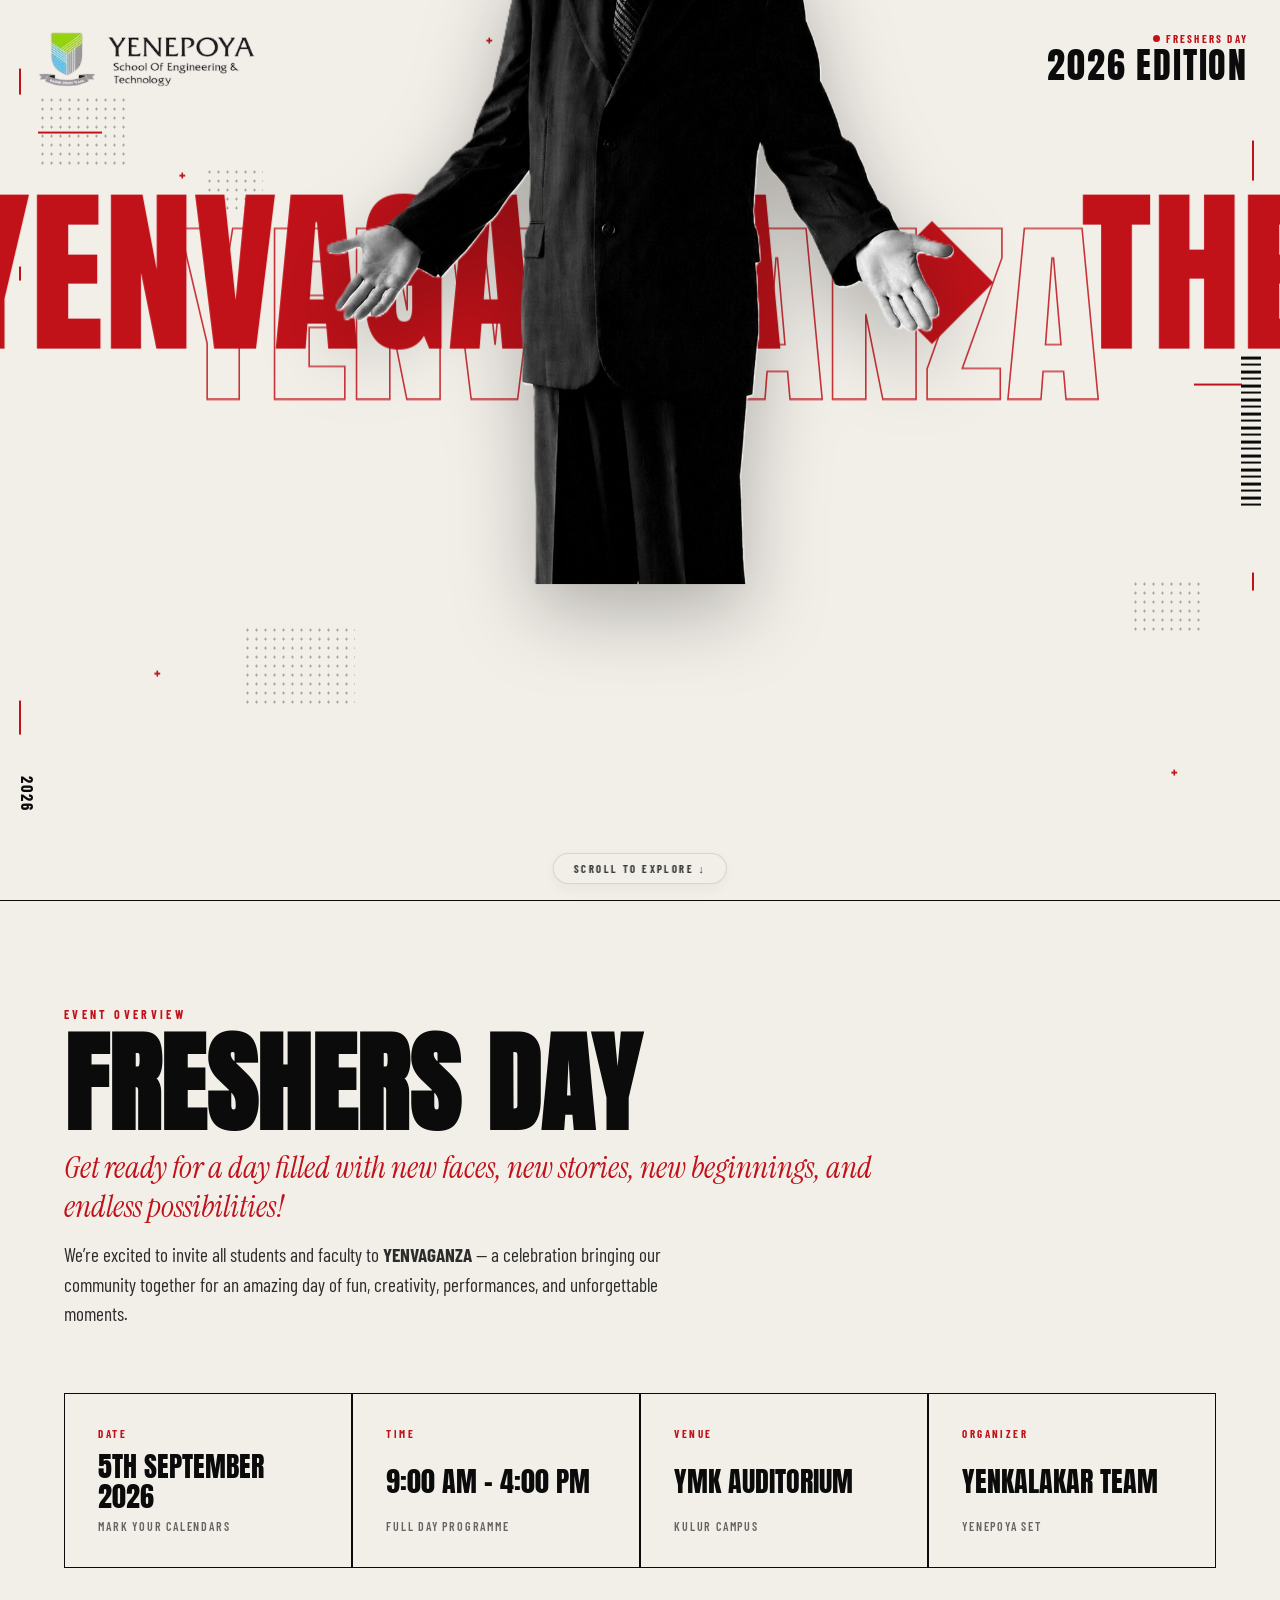
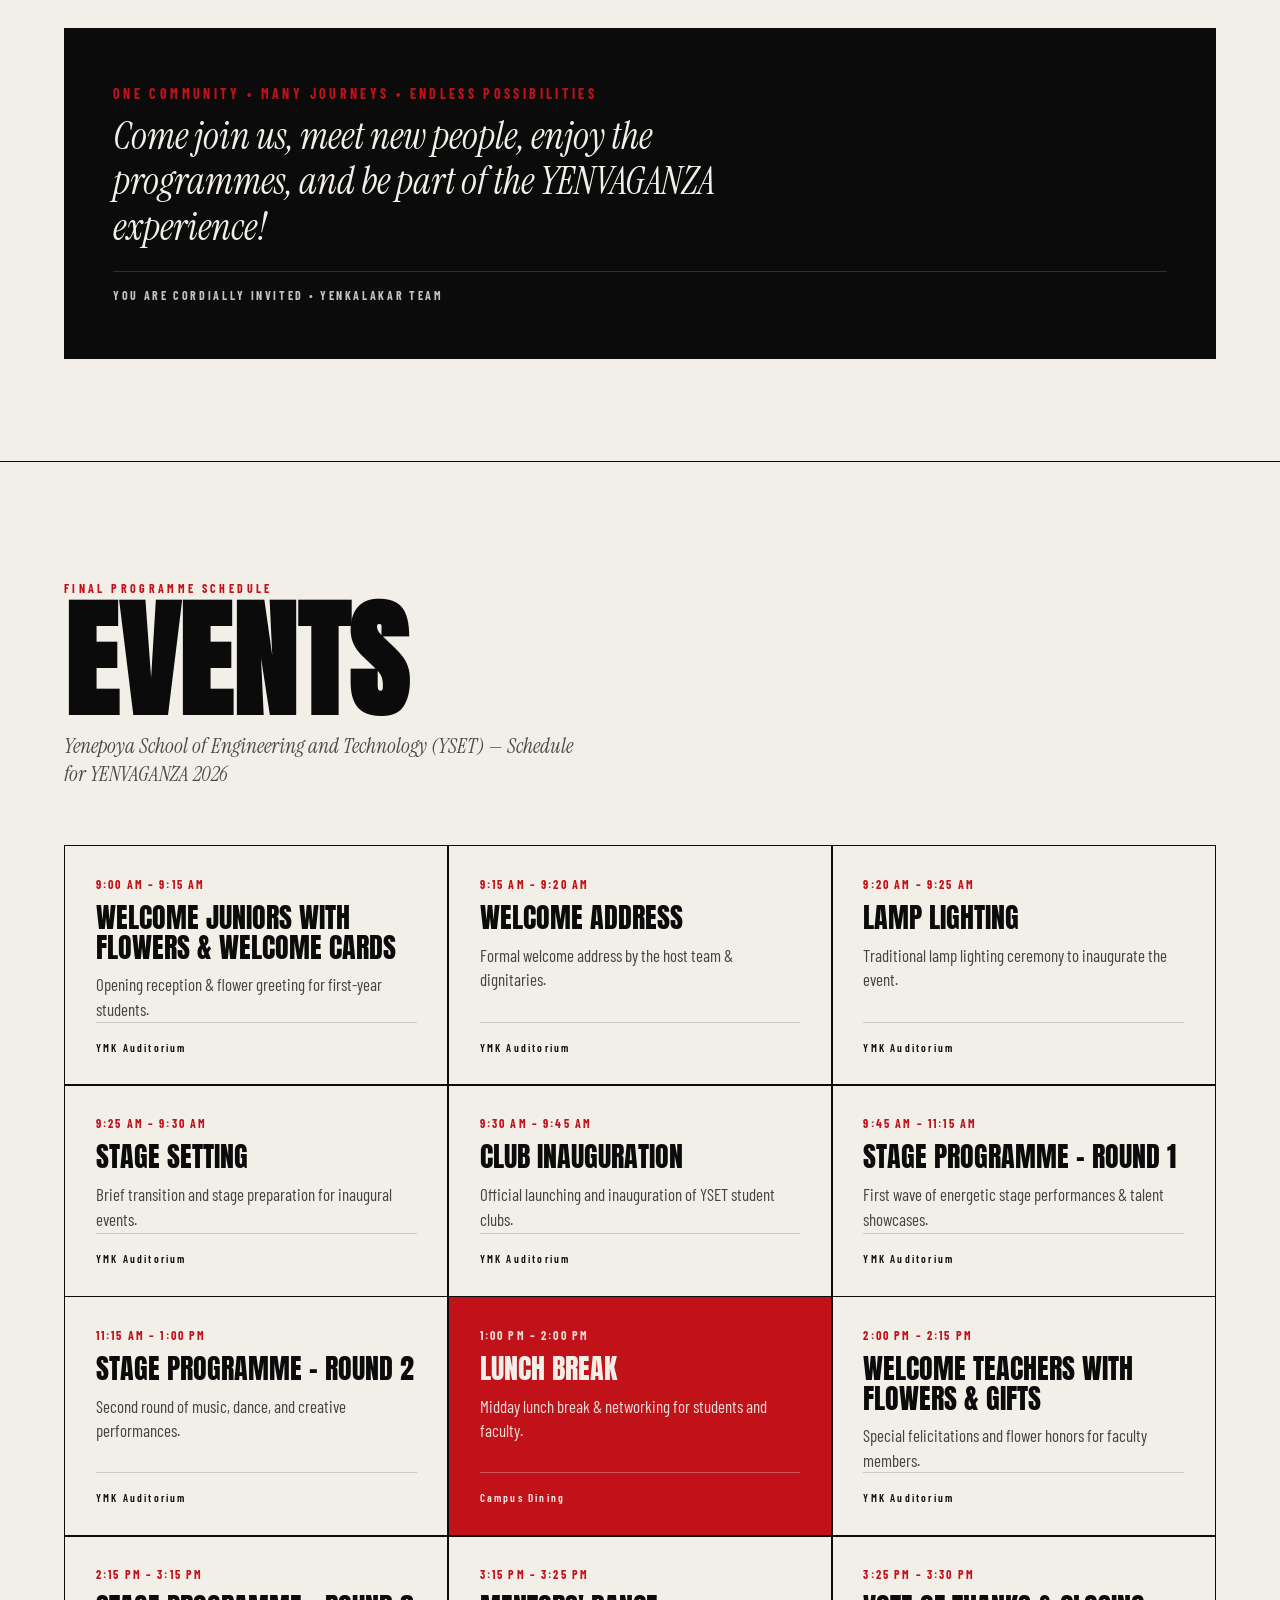
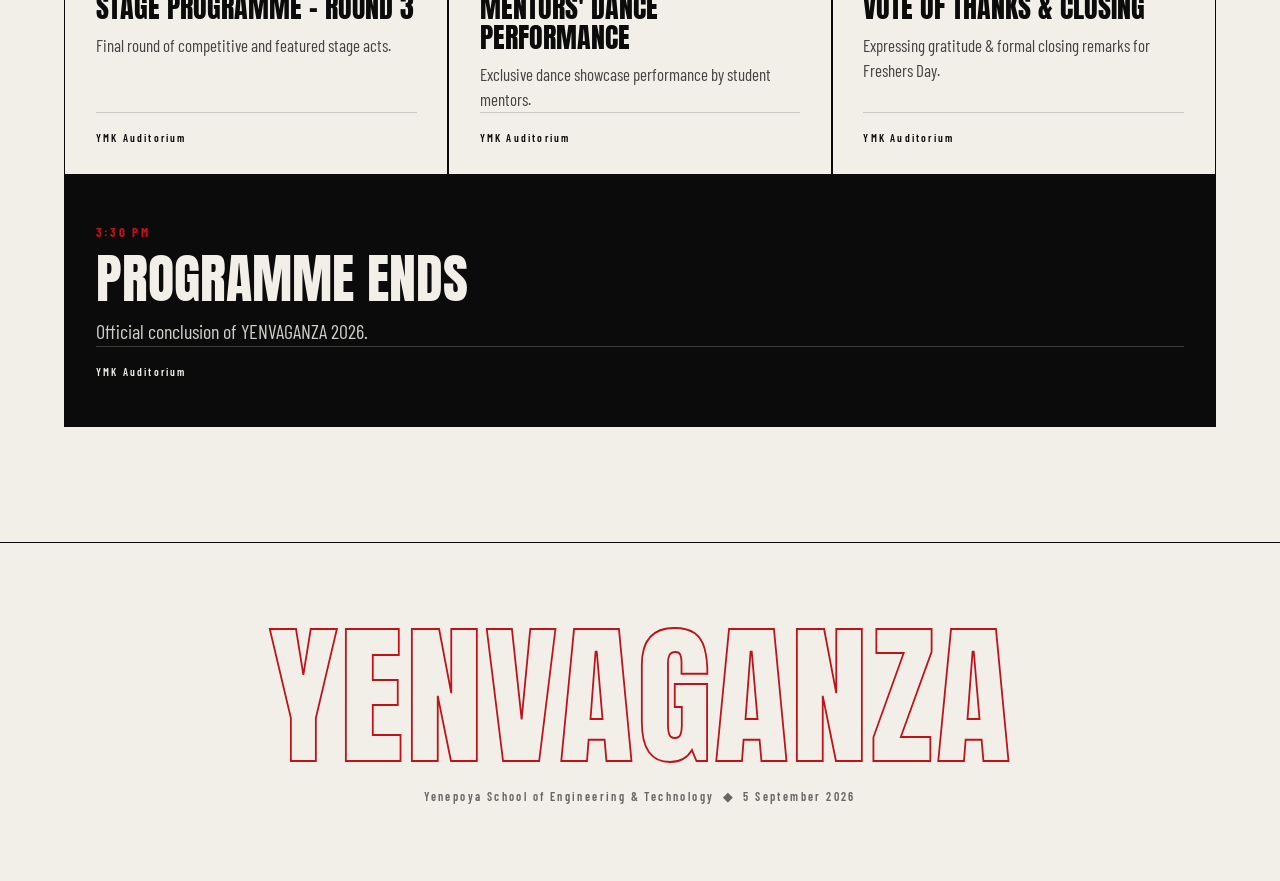
==== index.html @ cf277a34 "feat: redesign landing page with updated schedule layout and event details" ====
<!DOCTYPE html>
<html lang="en">

<head>
  <meta charset="UTF-8">
  <meta name="viewport" content="width=device-width, initial-scale=1.0">
  <title>YENVAGANZA — Freshers Day 2026 | Yenepoya SET</title>
  <meta name="description"
    content="YENVAGANZA — Freshers Day 2026 at Yenepoya School of Engineering &amp; Technology. September 5, 9:00 AM to 3:30 PM, YMK Auditorium.">
  <link rel="preconnect" href="https://fonts.googleapis.com">
  <link rel="preconnect" href="https://fonts.gstatic.com" crossorigin>
  <link
    href="https://fonts.googleapis.com/css2?family=Anton&family=Barlow+Condensed:wght@500;600;700&family=Instrument+Serif:ital@0;1&display=swap"
    rel="stylesheet">
  <link rel="stylesheet" href="css/style.css">
</head>

<body>

  <!-- ============ HERO ============ -->
  <section class="hero" id="top">

    <!-- layer 1 — editorial marks -->
    <div class="layer marks" data-speed="0.05">
      <div class="dots d1"></div>
      <div class="dots d2"></div>
      <div class="dots d3"></div>
      <div class="dots d4"></div>
      <div class="dots d5"></div>
      <i class="tick t1"></i><i class="tick t2"></i><i class="tick t3"></i>
      <i class="tick t4"></i><i class="tick t5"></i>
      <i class="rule r1"></i><i class="rule r2"></i>
      <b class="plus p1">+</b><b class="plus p2">+</b><b class="plus p3">+</b>
      <b class="plus p4">+</b><b class="plus p5">+</b>
      <div class="barcode"></div>
    </div>

    <!-- layer 2 — outline wordmark -->
    <div class="layer ghost-wrap" data-speed="0.14">
      <div class="ghost">YENVAGANZA</div>
    </div>

    <!-- layer 3 — the rolling title, passes BEHIND the figure -->
    <div class="layer roll-wrap" data-speed="0.26">
      <div class="roll" id="roll">
        <span>YENVAGANZA&nbsp;&nbsp;&#9670;&nbsp;&nbsp;THE ULTIMATE FRESHERS
          EXPERIENCE&nbsp;&nbsp;&#9670;&nbsp;&nbsp;</span>
        <span>YENVAGANZA&nbsp;&nbsp;&#9670;&nbsp;&nbsp;THE ULTIMATE FRESHERS
          EXPERIENCE&nbsp;&nbsp;&#9670;&nbsp;&nbsp;</span>
        <span>YENVAGANZA&nbsp;&nbsp;&#9670;&nbsp;&nbsp;THE ULTIMATE FRESHERS
          EXPERIENCE&nbsp;&nbsp;&#9670;&nbsp;&nbsp;</span>
      </div>
    </div>

    <!-- layer 4 — the cut-out figure, in front -->
    <div class="layer figure-wrap" data-speed="0.40">
      <img src="assets/figure2.png" alt="TV-headed figure from the Yenvaganza poster" class="figure">
    </div>

    <!-- layer 5 — poster copy -->
    <div class="hero-ui">
      <header class="top">
        <div class="brand">
          <img src="assets/yenepoya-logo.png" alt="Yenepoya School of Engineering & Technology" class="yenepoya-logo">
        </div>
        <div class="hero-badge">
          <span class="badge-tag"><span class="pulse"></span> FRESHERS DAY</span>
          <span class="badge-year">2026 EDITION</span>
        </div>
      </header>
    </div>

    <div class="year">2026</div>
    <a class="scroll" href="#about">SCROLL TO EXPLORE &darr;</a>
  </section>

  <!-- ============ EVENT DETAILS ============ -->
  <section class="event-info" id="about">
    <div class="info-container">
      <div class="info-head">
        <span class="eyebrow">EVENT OVERVIEW</span>
        <h2>FRESHERS DAY</h2>
        <p class="info-intro">
          Get ready for a day filled with <em>new faces, new stories, new beginnings, and endless possibilities!</em>
        </p>
        <p class="info-body">
          We’re excited to invite all students and faculty to <strong>YENVAGANZA</strong> — a celebration bringing our
          community together for an amazing day of fun, creativity, performances, and unforgettable moments.
        </p>
      </div>

      <div class="details-grid">
        <div class="detail-card">
          <span class="detail-badge">DATE</span>
          <h4 class="detail-val">5th September 2026</h4>
          <span class="detail-sub">Mark your calendars</span>
        </div>

        <div class="detail-card">
          <span class="detail-badge">TIME</span>
          <h4 class="detail-val">9:00 AM – 4:00 PM</h4>
          <span class="detail-sub">Full day programme</span>
        </div>

        <div class="detail-card">
          <span class="detail-badge">VENUE</span>
          <h4 class="detail-val">YMK Auditorium</h4>
          <span class="detail-sub">Kulur Campus</span>
        </div>

        <div class="detail-card">
          <span class="detail-badge">ORGANIZER</span>
          <h4 class="detail-val">YENKALAKAR Team</h4>
          <span class="detail-sub">Yenepoya SET</span>
        </div>
      </div>

      <div class="info-banner">
        <div class="motto-tag">ONE COMMUNITY &bull; MANY JOURNEYS &bull; ENDLESS POSSIBILITIES</div>
        <p class="invite-msg">Come join us, meet new people, enjoy the programmes, and be part of the YENVAGANZA
          experience!</p>
        <div class="invite-stamp">YOU ARE CORDIALLY INVITED &bull; YENKALAKAR TEAM</div>
      </div>
    </div>
  </section>

  <!-- ============ EVENTS ============ -->
  <section class="events" id="events">
    <div class="sec-head">
      <span class="eyebrow">FINAL PROGRAMME SCHEDULE</span>
      <h2>EVENTS</h2>
      <p class="lede">Yenepoya School of Engineering and Technology (YSET) — Schedule for YENVAGANZA 2026</p>
    </div>

    <div class="grid">
      <article class="card">
        <div class="slot">9:00 AM – 9:15 AM</div>
        <h3>Welcome Juniors with Flowers &amp; Welcome Cards</h3>
        <p>Opening reception &amp; flower greeting for first-year students.</p>
        <div class="where">YMK Auditorium</div>
      </article>
      <article class="card">
        <div class="slot">9:15 AM – 9:20 AM</div>
        <h3>Welcome Address</h3>
        <p>Formal welcome address by the host team &amp; dignitaries.</p>
        <div class="where">YMK Auditorium</div>
      </article>
      <article class="card">
        <div class="slot">9:20 AM – 9:25 AM</div>
        <h3>Lamp Lighting</h3>
        <p>Traditional lamp lighting ceremony to inaugurate the event.</p>
        <div class="where">YMK Auditorium</div>
      </article>
      <article class="card">
        <div class="slot">9:25 AM – 9:30 AM</div>
        <h3>Stage Setting</h3>
        <p>Brief transition and stage preparation for inaugural events.</p>
        <div class="where">YMK Auditorium</div>
      </article>
      <article class="card">
        <div class="slot">9:30 AM – 9:45 AM</div>
        <h3>Club Inauguration</h3>
        <p>Official launching and inauguration of YSET student clubs.</p>
        <div class="where">YMK Auditorium</div>
      </article>
      <article class="card">
        <div class="slot">9:45 AM – 11:15 AM</div>
        <h3>Stage Programme – Round 1</h3>
        <p>First wave of energetic stage performances &amp; talent showcases.</p>
        <div class="where">YMK Auditorium</div>
      </article>
      <article class="card">
        <div class="slot">11:15 AM – 1:00 PM</div>
        <h3>Stage Programme – Round 2</h3>
        <p>Second round of music, dance, and creative performances.</p>
        <div class="where">YMK Auditorium</div>
      </article>
      <article class="card break-card">
        <div class="slot">1:00 PM – 2:00 PM</div>
        <h3>Lunch Break</h3>
        <p>Midday lunch break &amp; networking for students and faculty.</p>
        <div class="where">Campus Dining</div>
      </article>
      <article class="card">
        <div class="slot">2:00 PM – 2:15 PM</div>
        <h3>Welcome Teachers with Flowers &amp; Gifts</h3>
        <p>Special felicitations and flower honors for faculty members.</p>
        <div class="where">YMK Auditorium</div>
      </article>
      <article class="card">
        <div class="slot">2:15 PM – 3:15 PM</div>
        <h3>Stage Programme – Round 3</h3>
        <p>Final round of competitive and featured stage acts.</p>
        <div class="where">YMK Auditorium</div>
      </article>
      <article class="card">
        <div class="slot">3:15 PM – 3:25 PM</div>
        <h3>Mentors' Dance Performance</h3>
        <p>Exclusive dance showcase performance by student mentors.</p>
        <div class="where">YMK Auditorium</div>
      </article>
      <article class="card">
        <div class="slot">3:25 PM – 3:30 PM</div>
        <h3>Vote of Thanks &amp; Closing</h3>
        <p>Expressing gratitude &amp; formal closing remarks for Freshers Day.</p>
        <div class="where">YMK Auditorium</div>
      </article>
      <article class="card end-card">
        <div class="slot">3:30 PM</div>
        <h3>Programme Ends</h3>
        <p>Official conclusion of YENVAGANZA 2026.</p>
        <div class="where">YMK Auditorium</div>
      </article>
    </div>
  </section>

  <footer class="foot" id="footer">
    <div class="foot-mark-wrap" id="foot-mark-wrap">
      <div class="foot-mark" id="foot-mark-text" aria-label="YENVAGANZA">
        <span style="--i:0">Y</span>
        <span style="--i:1">E</span>
        <span style="--i:2">N</span>
        <span style="--i:3">V</span>
        <span style="--i:4">A</span>
        <span style="--i:5">G</span>
        <span style="--i:6">A</span>
        <span style="--i:7">N</span>
        <span style="--i:8">Z</span>
        <span style="--i:9">A</span>
      </div>
      <div class="foot-lottie" id="footer-lottie"></div>
    </div>
    <p>Yenepoya School of Engineering &amp; Technology &nbsp;&#9670;&nbsp; 5 September 2026</p>
  </footer>

  <script src="js/lottie.min.js"></script>
  <script src="js/main.js"></script>
</body>

</html>
---- css/style.css ----
:root {
   --paper: #F2EFE9;
   --ink: #0B0B0B;
   --red: #C1121A;
   --grey: #A9A5A0;
   --hair: rgba(11, 11, 11, .16);
 }

 * {
   margin: 0;
   padding: 0;
   box-sizing: border-box
 }

 html {
   scroll-behavior: smooth
 }

 body {
   background: var(--paper);
   color: var(--ink);
   font-family: 'Barlow Condensed', sans-serif;
   overflow-x: hidden;
 }

 img {
   display: block;
   max-width: 100%
 }

 /* ================= HERO ================= */

 .hero {
   position: relative;
   min-height: 100svh;
   overflow: hidden;
   display: flex;
   flex-direction: column;
   padding: clamp(16px, 2.6vw, 32px);
 }

 .layer {
   position: absolute;
   inset: 0;
   will-change: transform
 }

 .marks {
   z-index: 1
 }

 .ghost-wrap {
   z-index: 2;
   display: flex;
   align-items: center;
   justify-content: center;
 }

 .roll-wrap {
   z-index: 3;
   display: flex;
   align-items: center;
   overflow: hidden;
 }

 .figure-wrap {
   z-index: 4;
   display: flex;
   align-items: flex-end;
   justify-content: center;
 }

 .hero-ui {
   position: relative;
   z-index: 5;
   flex: 1;
   display: flex;
   flex-direction: column;
   justify-content: space-between;
   pointer-events: none;
 }

 .hero-ui a {
   pointer-events: auto
 }

 /* --- editorial marks --- */

 .dots {
   position: absolute;
   background-image: radial-gradient(var(--grey) 1.1px, transparent 1.1px);
   background-size: 9px 9px;
 }

 .d1 {
   top: 15%;
   left: 3%;
   width: 92px;
   height: 70px
 }

 .d2 {
   top: 23%;
   left: 16%;
   width: 58px;
   height: 44px
 }

 .d3 {
   bottom: 17%;
   left: 19%;
   width: 112px;
   height: 82px
 }

 .d4 {
   bottom: 25%;
   right: 6%;
   width: 72px;
   height: 56px
 }

 .d5 {
   top: 5%;
   left: 53%;
   width: 44px;
   height: 118px
 }

 .tick {
   position: absolute;
   background: var(--red);
   display: block;
 }

 .t1 {
   top: 12%;
   left: 1.5%;
   width: 2px;
   height: 26px
 }

 .t2 {
   top: 34%;
   left: 1.5%;
   width: 2px;
   height: 14px
 }

 .t3 {
   bottom: 14%;
   left: 1.5%;
   width: 2px;
   height: 34px
 }

 .t4 {
   top: 20%;
   right: 2%;
   width: 2px;
   height: 40px
 }

 .t5 {
   bottom: 30%;
   right: 2%;
   width: 2px;
   height: 18px
 }

 .rule {
   position: absolute;
   height: 1.5px;
   background: var(--red);
   display: block;
 }

 .r1 {
   top: 19%;
   left: 3%;
   width: 64px
 }

 .r2 {
   top: 47%;
   right: 3%;
   width: 48px
 }

 .plus {
   position: absolute;
   color: var(--red);
   font-size: 15px;
   line-height: 1;
   font-weight: 700;
 }

 .p1 {
   top: 8%;
   left: 38%
 }

 .p2 {
   top: 23%;
   left: 14%
 }

 .p3 {
   bottom: 20%;
   left: 12%
 }

 .p4 {
   bottom: 9%;
   right: 8%
 }

 .p5 {
   top: 31%;
   right: 12%
 }

 .barcode {
   position: absolute;
   top: 44%;
   right: 1.5%;
   width: 20px;
   height: 150px;
   background: repeating-linear-gradient(180deg,
       var(--ink) 0 3px,
       transparent 3px 7px,
       var(--ink) 7px 9px,
       transparent 9px 14px);
 }

 /* --- outline wordmark --- */

 .ghost {
   font-family: 'Anton', sans-serif;
   font-size: clamp(72px, 15.5vw, 215px);
   color: transparent;
   -webkit-text-stroke: 1.6px var(--red);
   white-space: nowrap;
   transform: translateY(-8%);
   opacity: .85;
 }

 /* --- rolling title --- */

 .roll {
   display: flex;
   white-space: nowrap;
   font-family: 'Anton', sans-serif;
   font-size: clamp(64px, 14vw, 196px);
   line-height: .9;
   color: var(--red);
   transform: translateY(18%);
   will-change: transform;
 }

 .roll span {
   padding-right: .04em
 }

 /* --- figure --- */

 .figure {
   height: min(94vh, 880px);
   width: auto;
   object-fit: contain;
   filter: drop-shadow(0 26px 40px rgba(0, 0, 0, .28));
 }

 /* --- poster copy --- */

 .top {
   display: flex;
   justify-content: space-between;
   align-items: flex-start;
   gap: 16px;
 }

 /* Updated Yenepoya logo */
 .brand {
   display: flex;
   align-items: flex-start;
   gap: 12px;
 }

 .yenepoya-logo {
   width: 230px;
   height: auto;
   max-height: 80px;
   object-fit: contain;
   object-position: left top;
 }

 /* Kept for compatibility if the old SVG is still present */
 .crest {
   display: none
 }

 .brand h1,
 .brand p {
   display: none;
 }

 /* --- hero badge top right --- */
 .hero-badge {
   display: flex;
   flex-direction: column;
   align-items: flex-end;
   gap: 4px;
 }

 .badge-tag {
   font-weight: 700;
   letter-spacing: .2em;
   font-size: 11px;
   color: var(--red);
   display: flex;
   align-items: center;
   gap: 6px;
 }

 .badge-tag .pulse {
   width: 7px;
   height: 7px;
   background: var(--red);
   border-radius: 50%;
   box-shadow: 0 0 0 rgba(193, 18, 26, .4);
   animation: pulse-ring 2s infinite;
 }

 @keyframes pulse-ring {
   0% {
     box-shadow: 0 0 0 0 rgba(193, 18, 26, .6)
   }

   70% {
     box-shadow: 0 0 0 8px rgba(193, 18, 26, 0)
   }

   100% {
     box-shadow: 0 0 0 0 rgba(193, 18, 26, 0)
   }
 }

 .badge-year {
   font-family: 'Anton', sans-serif;
   font-size: clamp(20px, 2.8vw, 36px);
   line-height: .9;
   letter-spacing: .05em;
 }

 .scroll {
   position: absolute;
   bottom: 16px;
   left: 50%;
   transform: translateX(-50%);
   font-weight: 700;
   letter-spacing: .22em;
   font-size: 11px;
   color: var(--ink);
   opacity: .8;
   z-index: 6;
   text-decoration: none;
   padding: 8px 20px;
   background: rgba(242, 239, 233, .88);
   backdrop-filter: blur(6px);
   -webkit-backdrop-filter: blur(6px);
   border-radius: 100px;
   border: 1px solid rgba(11, 11, 11, .15);
   box-shadow: 0 4px 16px rgba(0, 0, 0, .06);
   transition: all .25s ease;
   animation: bob 2.4s ease-in-out infinite;
 }

 .scroll:hover {
   opacity: 1;
   background: var(--red);
   color: var(--paper);
   border-color: var(--red);
   transform: translate(-50%, 3px);
 }

 @keyframes bob {

   0%,
   100% {
     transform: translate(-50%, 0)
   }

   50% {
     transform: translate(-50%, 5px)
   }
 }

 .year {
   position: absolute;
   left: clamp(9px, 1.4vw, 20px);
   bottom: clamp(28px, 7vw, 88px);
   font-weight: 700;
   font-size: clamp(12px, 1.3vw, 17px);
   letter-spacing: .1em;
   writing-mode: vertical-rl;
   z-index: 6;
 }

 /* ================= EVENT DETAILS ================= */

 .event-info {
   position: relative;
   padding: clamp(60px, 8vw, 120px) clamp(18px, 5vw, 80px);
   border-top: 1.5px solid var(--ink);
   background: var(--paper);
 }

 .info-container {
   max-width: 1200px;
   margin: 0 auto;
 }

 .info-head {
   max-width: 820px;
   margin-bottom: clamp(36px, 5vw, 64px);
 }

 .info-head h2 {
   font-family: 'Anton', sans-serif;
   font-size: clamp(44px, 8.5vw, 115px);
   line-height: .88;
   letter-spacing: .005em;
   margin: 6px 0 16px;
 }

 .info-intro {
   font-family: 'Instrument Serif', serif;
   font-style: italic;
   font-size: clamp(20px, 2.4vw, 32px);
   line-height: 1.25;
   color: var(--red);
   margin-bottom: 14px;
 }

 .info-body {
   font-size: clamp(16px, 1.5vw, 20px);
   line-height: 1.55;
   opacity: .85;
   max-width: 68ch;
 }

 .details-grid {
   display: grid;
   grid-template-columns: repeat(auto-fit, minmax(230px, 1fr));
   gap: 1.5px;
   background: var(--ink);
   border: 1.5px solid var(--ink);
   margin-bottom: clamp(36px, 5vw, 60px);
 }

 .detail-card {
   position: relative;
   background: var(--paper);
   padding: clamp(24px, 2.6vw, 34px);
   display: flex;
   flex-direction: column;
   justify-content: space-between;
   min-height: 165px;
   overflow: hidden;
   transition:
     transform .35s cubic-bezier(0.16, 1, 0.3, 1),
     background-color .35s ease,
     color .35s ease,
     box-shadow .35s ease;
   will-change: transform;
 }

 .detail-card::before {
   content: "";
   position: absolute;
   top: 0;
   left: 0;
   width: 100%;
   height: 4px;
   background: var(--red);
   transform: scaleX(0);
   transform-origin: left;
   transition: transform .35s cubic-bezier(0.16, 1, 0.3, 1);
 }

 .detail-card:hover {
   background: var(--ink);
   color: var(--paper);
   transform: translateY(-6px);
   box-shadow: 0 16px 36px rgba(11, 11, 11, .22);
   z-index: 2;
 }

 .detail-card:hover::before {
   transform: scaleX(1);
 }

 .detail-badge {
   font-weight: 700;
   letter-spacing: .22em;
   font-size: 11px;
   color: var(--red);
   margin-bottom: 12px;
   text-transform: uppercase;
   transition: transform .3s ease, color .3s ease;
 }

 .detail-card:hover .detail-badge {
   transform: translateX(4px);
   color: var(--paper);
 }

 .detail-val {
   font-family: 'Anton', sans-serif;
   font-weight: 400;
   font-size: clamp(22px, 2.2vw, 30px);
   line-height: 1.05;
   margin-bottom: 8px;
   text-transform: uppercase;
   transition: color .3s ease, transform .3s ease;
 }

 .detail-card:hover .detail-val {
   color: var(--red);
   transform: translateX(4px);
 }

 .detail-sub {
   font-size: 12px;
   font-weight: 600;
   letter-spacing: .15em;
   opacity: .6;
   text-transform: uppercase;
   transition: opacity .3s ease, color .3s ease, transform .3s ease;
 }

 .detail-card:hover .detail-sub {
   opacity: .9;
   color: var(--paper);
   transform: translateX(4px);
 }

 .info-banner {
   background: var(--ink);
   color: var(--paper);
   padding: clamp(32px, 5vw, 56px) clamp(24px, 4vw, 48px);
   border: 1.5px solid var(--ink);
   position: relative;
   overflow: hidden;
 }

 .motto-tag {
   font-weight: 700;
   letter-spacing: .24em;
   font-size: clamp(11px, 1.2vw, 14px);
   color: var(--red);
   margin-bottom: 12px;
 }

 .invite-msg {
   font-family: 'Instrument Serif', serif;
   font-style: italic;
   font-size: clamp(22px, 3vw, 38px);
   line-height: 1.2;
   margin-bottom: 20px;
   max-width: 36ch;
 }

 .invite-stamp {
   font-weight: 700;
   letter-spacing: .22em;
   font-size: 12px;
   border-top: 1px solid rgba(242, 239, 233, .2);
   padding-top: 16px;
   opacity: .8;
 }

 /* ================= EVENTS ================= */

 .events {
   position: relative;
   padding: clamp(60px, 9vw, 130px) clamp(18px, 5vw, 80px);
   border-top: 1.5px solid var(--ink);
 }

 .sec-head {
   margin-bottom: clamp(30px, 4.5vw, 58px);
   max-width: 760px;
 }

 .eyebrow {
   display: inline-block;
   font-weight: 700;
   letter-spacing: .28em;
   font-size: 12px;
   color: var(--red);
   margin-bottom: 10px;
 }

 .sec-head h2 {
   font-family: 'Anton', sans-serif;
   font-size: clamp(50px, 10vw, 140px);
   line-height: .88;
   letter-spacing: .005em;
 }

 .lede {
   font-family: 'Instrument Serif', serif;
   font-style: italic;
   font-size: clamp(15px, 1.7vw, 21px);
   margin-top: 14px;
   opacity: .72;
   max-width: 52ch;
 }

 .grid {
   display: grid;
   grid-template-columns: repeat(3, 1fr);
   gap: 1.5px;
   background: var(--ink);
   border: 1.5px solid var(--ink);
 }

 @media (max-width:900px) {
   .grid {
     grid-template-columns: repeat(2, 1fr);
   }
 }

 @media (max-width:580px) {
   .grid {
     grid-template-columns: 1fr;
   }
 }

 .card {
   background: var(--paper);
   padding: clamp(22px, 2.4vw, 34px);
   min-height: 210px;
   display: flex;
   flex-direction: column;
   opacity: 0;
   transform: translateY(26px);
   transition:
     opacity .6s ease,
     transform .6s ease,
     background .25s ease,
     color .25s ease;
 }

 .card.in {
   opacity: 1;
   transform: none;
 }

 .slot {
   font-weight: 700;
   letter-spacing: .18em;
   font-size: 12px;
   color: var(--red);
 }

 .card h3 {
   font-family: 'Anton', sans-serif;
   font-weight: 400;
   font-size: clamp(22px, 2.2vw, 32px);
   line-height: 1.05;
   margin: 12px 0 10px;
   text-transform: uppercase;
 }

 .card p {
   font-size: clamp(14px, 1.4vw, 17px);
   line-height: 1.45;
   opacity: .75;
 }

 .where {
   margin-top: auto;
   padding-top: 18px;
   font-weight: 600;
   letter-spacing: .2em;
   font-size: 11px;
   border-top: 1px solid var(--hair);
 }

 .card:hover {
   background: var(--ink);
   color: var(--paper);
 }

 .card:hover .where {
   border-color: rgba(242, 239, 233, .25);
 }

 .card.span-full {
   grid-column: 1 / -1;
 }

 .card.break-card {
   background: var(--red);
   color: var(--paper);
 }

 .card.break-card .slot {
   color: var(--paper);
   opacity: .9;
 }

 .card.break-card h3 {
   color: var(--paper);
 }

 .card.break-card p {
   color: var(--paper);
   opacity: .92;
 }

 .card.break-card .where {
   color: var(--paper);
   border-top-color: rgba(242, 239, 233, .3);
 }

 .card.break-card:hover {
   background: var(--ink);
   color: var(--paper);
 }

 .card.break-card:hover .slot {
   color: var(--red);
 }

 .card.break-card:hover h3,
 .card.break-card:hover p,
 .card.break-card:hover .where {
   color: var(--paper);
 }

 .card.break-card:hover .where {
   border-color: rgba(242, 239, 233, .25);
 }

 .card.end-card {
   grid-column: 1 / -1;
   background: var(--ink);
   color: var(--paper);
   padding: clamp(28px, 4vw, 48px) clamp(22px, 2.4vw, 34px);
 }

 .card.end-card .slot {
   color: var(--red);
   font-size: 13px;
 }

 .card.end-card h3 {
   font-size: clamp(30px, 4.5vw, 54px);
   color: var(--paper);
   margin: 10px 0;
 }

 .card.end-card p {
   font-size: clamp(15px, 1.6vw, 20px);
   opacity: .85;
 }

 .card.end-card .where {
   border-top-color: rgba(242, 239, 233, .2);
 }

 .card.end-card:hover {
   background: var(--red);
   color: var(--paper);
 }

 .card.end-card:hover .slot {
   color: var(--paper);
 }

 .card.end-card:hover .where {
   border-top-color: rgba(242, 239, 233, .4);
 }

 /* ================= FOOTER ================= */

 .foot {
   border-top: 1.5px solid var(--ink);
   padding: clamp(40px, 6vw, 80px) clamp(18px, 5vw, 80px);
   text-align: center;
   overflow: hidden;
 }

  .foot-mark-wrap {
    position: relative;
    display: inline-flex;
    align-items: center;
    justify-content: center;
    cursor: pointer;
    width: 100%;
    max-width: 1100px;
    margin: 0 auto;
    min-height: clamp(60px, 12vw, 170px);
  }

  .foot-mark {
    display: inline-flex;
    gap: 0.015em;
    font-family: 'Anton', sans-serif;
    font-size: clamp(44px, 12vw, 170px);
    line-height: .9;
    user-select: none;
  }

  .foot-mark span {
    display: inline-block;
    color: transparent;
    -webkit-text-stroke: 1.8px var(--red);
    transition: all .35s cubic-bezier(0.16, 1, 0.3, 1);
    animation: letterWave 3s ease-in-out infinite;
    animation-delay: calc(var(--i) * 0.12s);
    will-change: transform;
  }

  @keyframes letterWave {
    0%, 100% {
      transform: translateY(0) scale(1);
      -webkit-text-stroke: 1.8px var(--red);
      color: transparent;
    }
    50% {
      transform: translateY(-8px) scale(1.05);
      -webkit-text-stroke: 0px transparent;
      color: var(--red);
      text-shadow: 0 10px 28px rgba(193, 18, 26, .4);
    }
  }

  .foot-mark-wrap:hover .foot-mark span {
    animation-play-state: paused;
    color: var(--red);
    -webkit-text-stroke: 0px transparent;
    transform: translateY(-6px) scale(1.06);
    text-shadow: 0 14px 36px rgba(193, 18, 26, .5);
  }

  .foot-lottie {
    position: absolute;
    inset: 0;
    width: 100%;
    height: 100%;
    pointer-events: none;
    opacity: 0;
    transition: opacity .3s ease;
    display: flex;
    align-items: center;
    justify-content: center;
  }

  .foot-lottie svg {
    width: 100% !important;
    height: 100% !important;
  }

  .foot-mark-wrap.playing .foot-lottie {
    opacity: 1;
  }

  .foot-mark-wrap.playing .foot-mark {
    opacity: 0;
  }

 .foot p {
   margin-top: 16px;
   font-weight: 600;
   letter-spacing: .2em;
   font-size: 12px;
   opacity: .6;
 }

 /* ================= RESPONSIVE ================= */

 @media (max-width:760px) {

   .top {
     gap: 10px;
   }

   .yenepoya-logo {
     width: clamp(150px, 42vw, 210px);
     max-height: 65px;
   }

   .figure-wrap {
     transform: translate3d(0, 0, 0) !important;
   }

   .figure {
     height: min(72vh, 560px);
     will-change: transform;
   }

   .roll {
     transform: translateY(10%);
   }
 }

 @media (max-width:420px) {

   .hero {
     padding: 14px;
   }

   .yenepoya-logo {
     width: 150px;
     max-height: 55px;
   }

   .when .date {
     font-size: 30px;
   }

   .when .time {
     font-size: 9px;
     letter-spacing: .12em;
   }
 }

 @media (prefers-reduced-motion:reduce) {

   html {
     scroll-behavior: auto
   }

   .layer {
     transform: none !important
   }

   .roll {
     transform: translateY(18%) !important
   }

   .scroll {
     animation: none
   }

   .card {
     opacity: 1;
     transform: none;
   }
 }
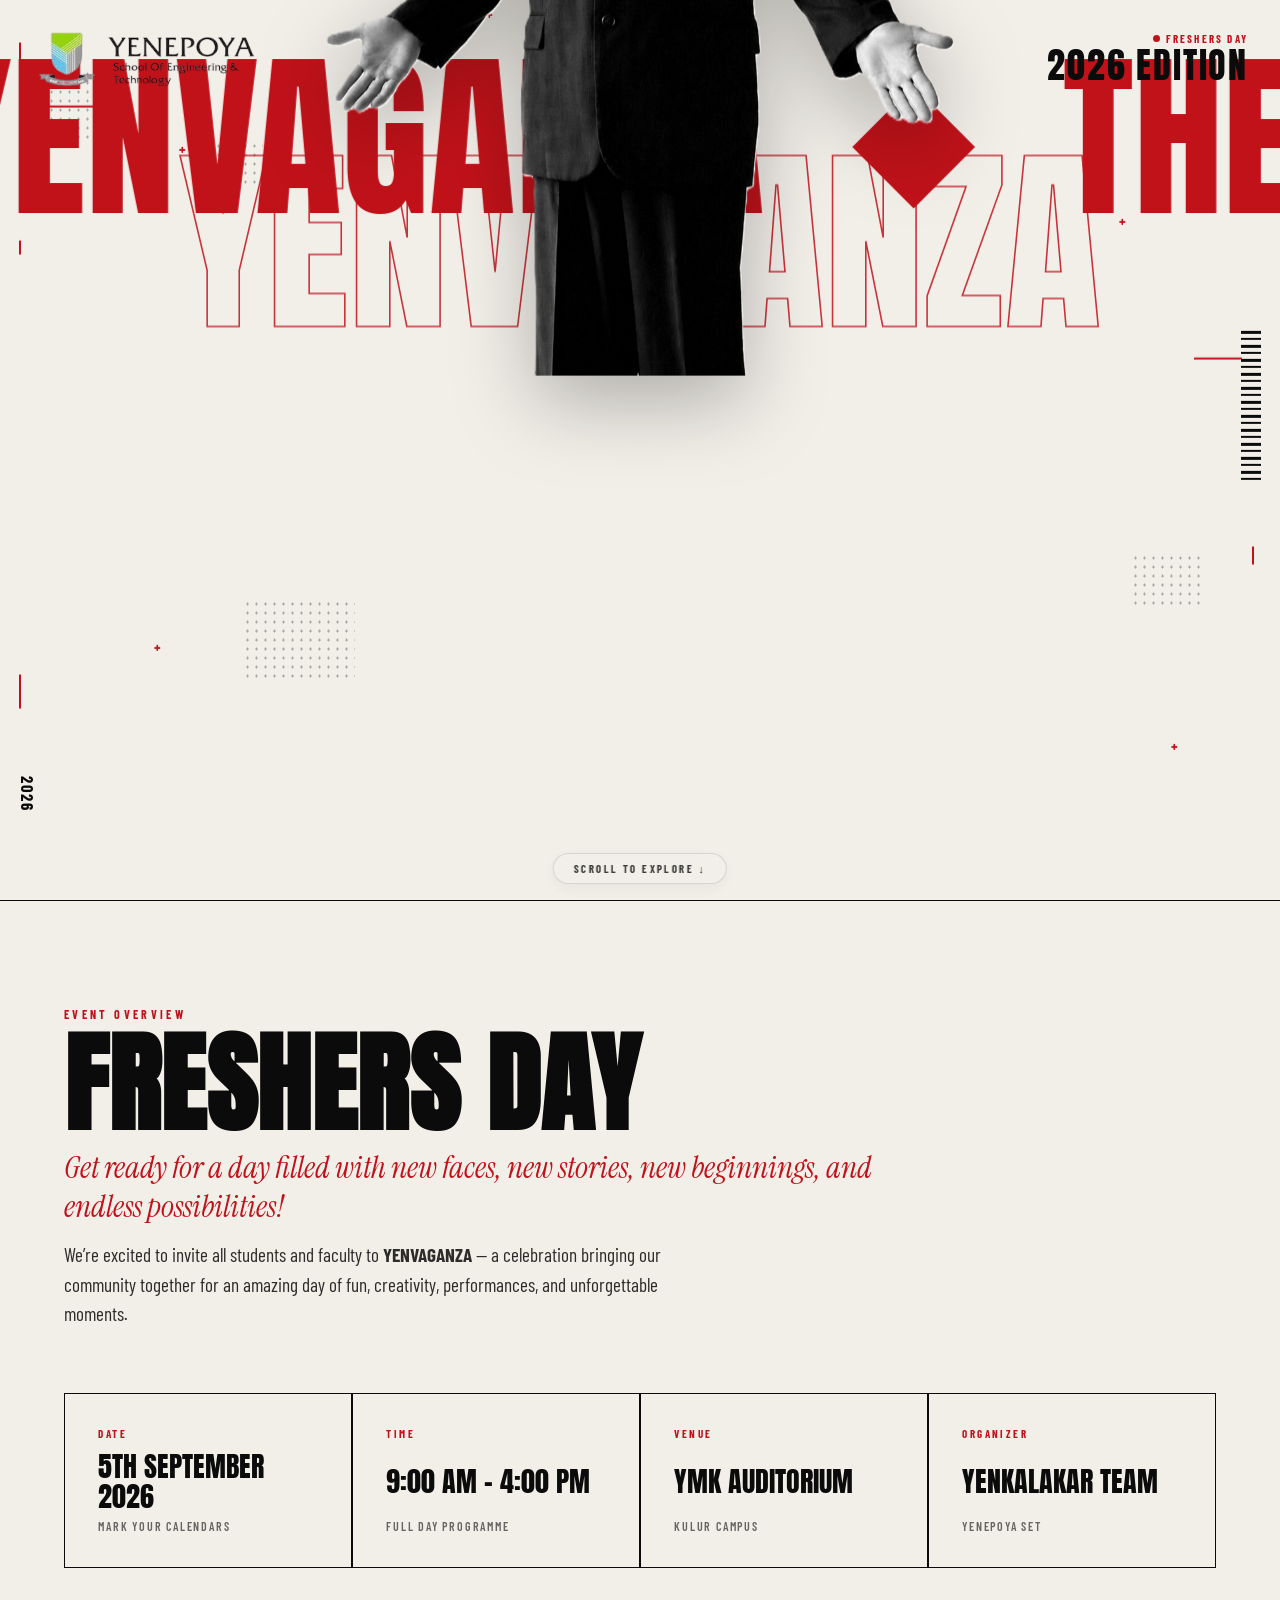
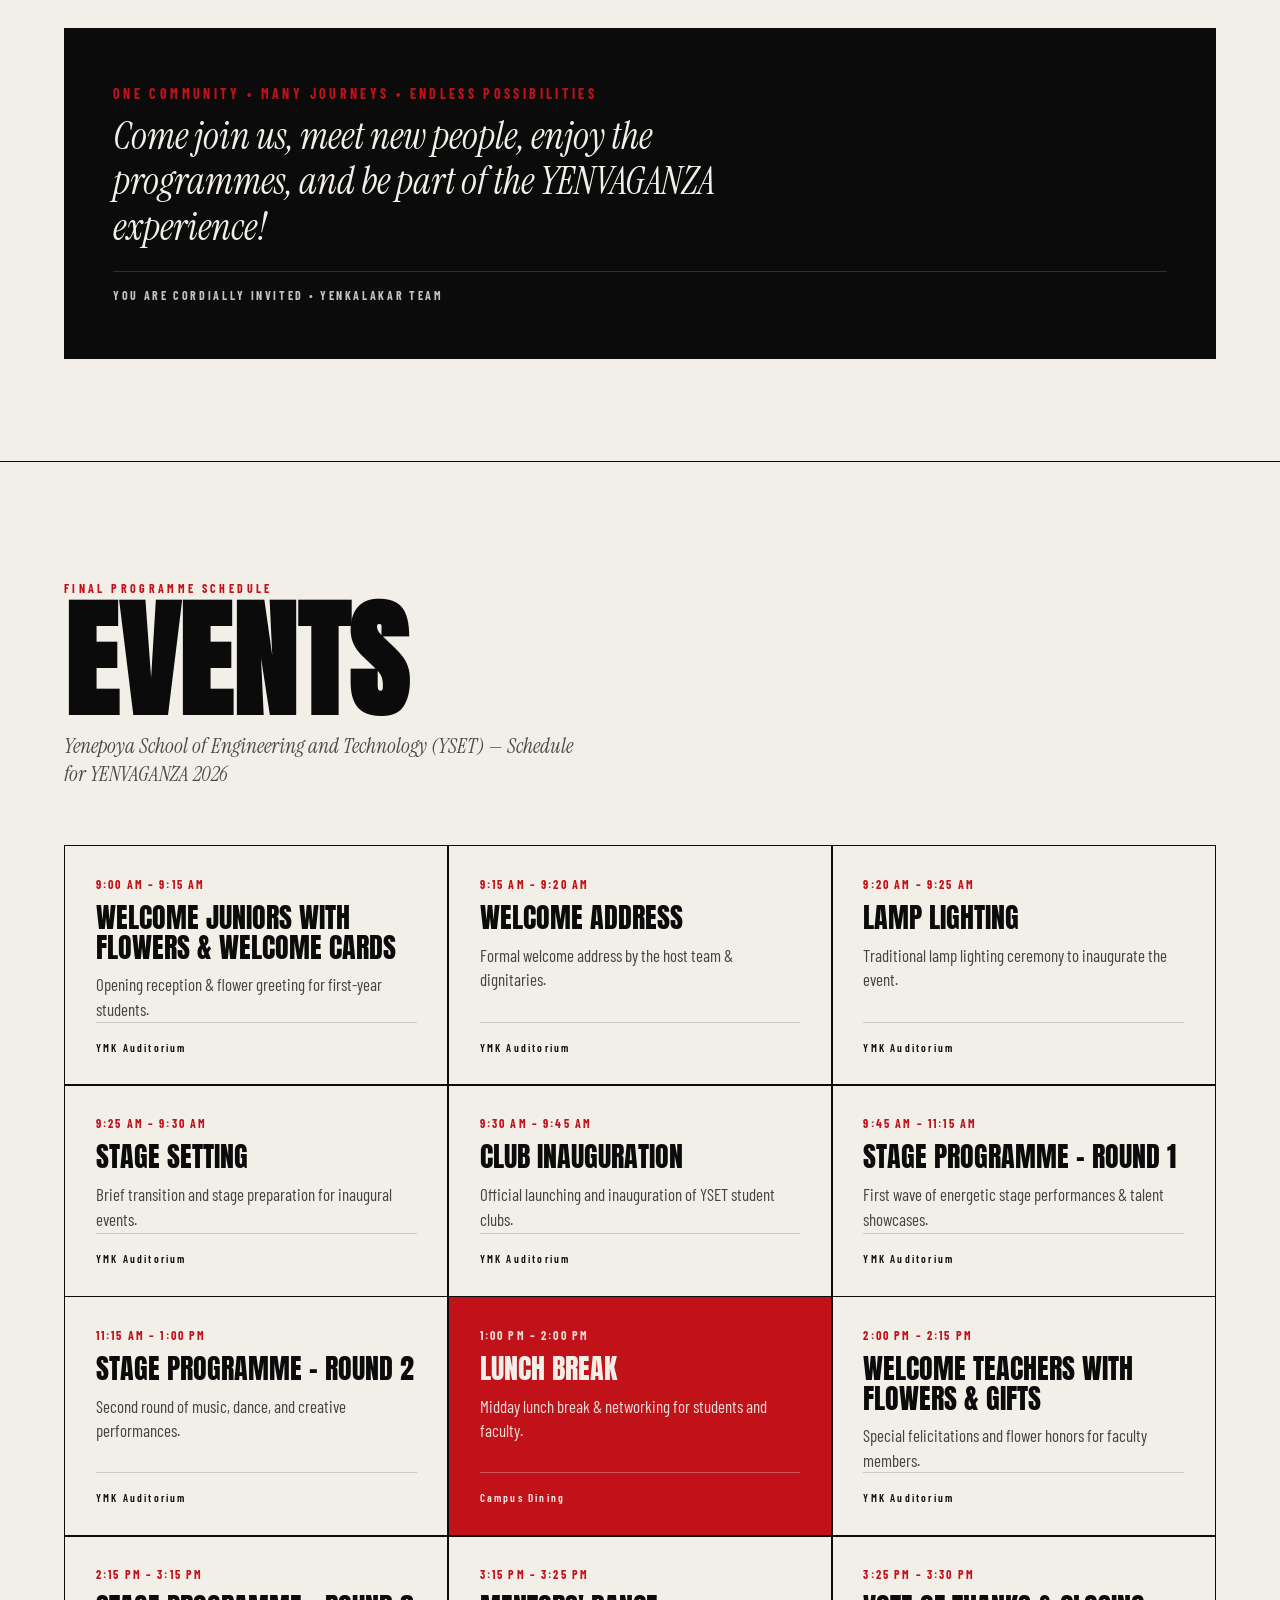
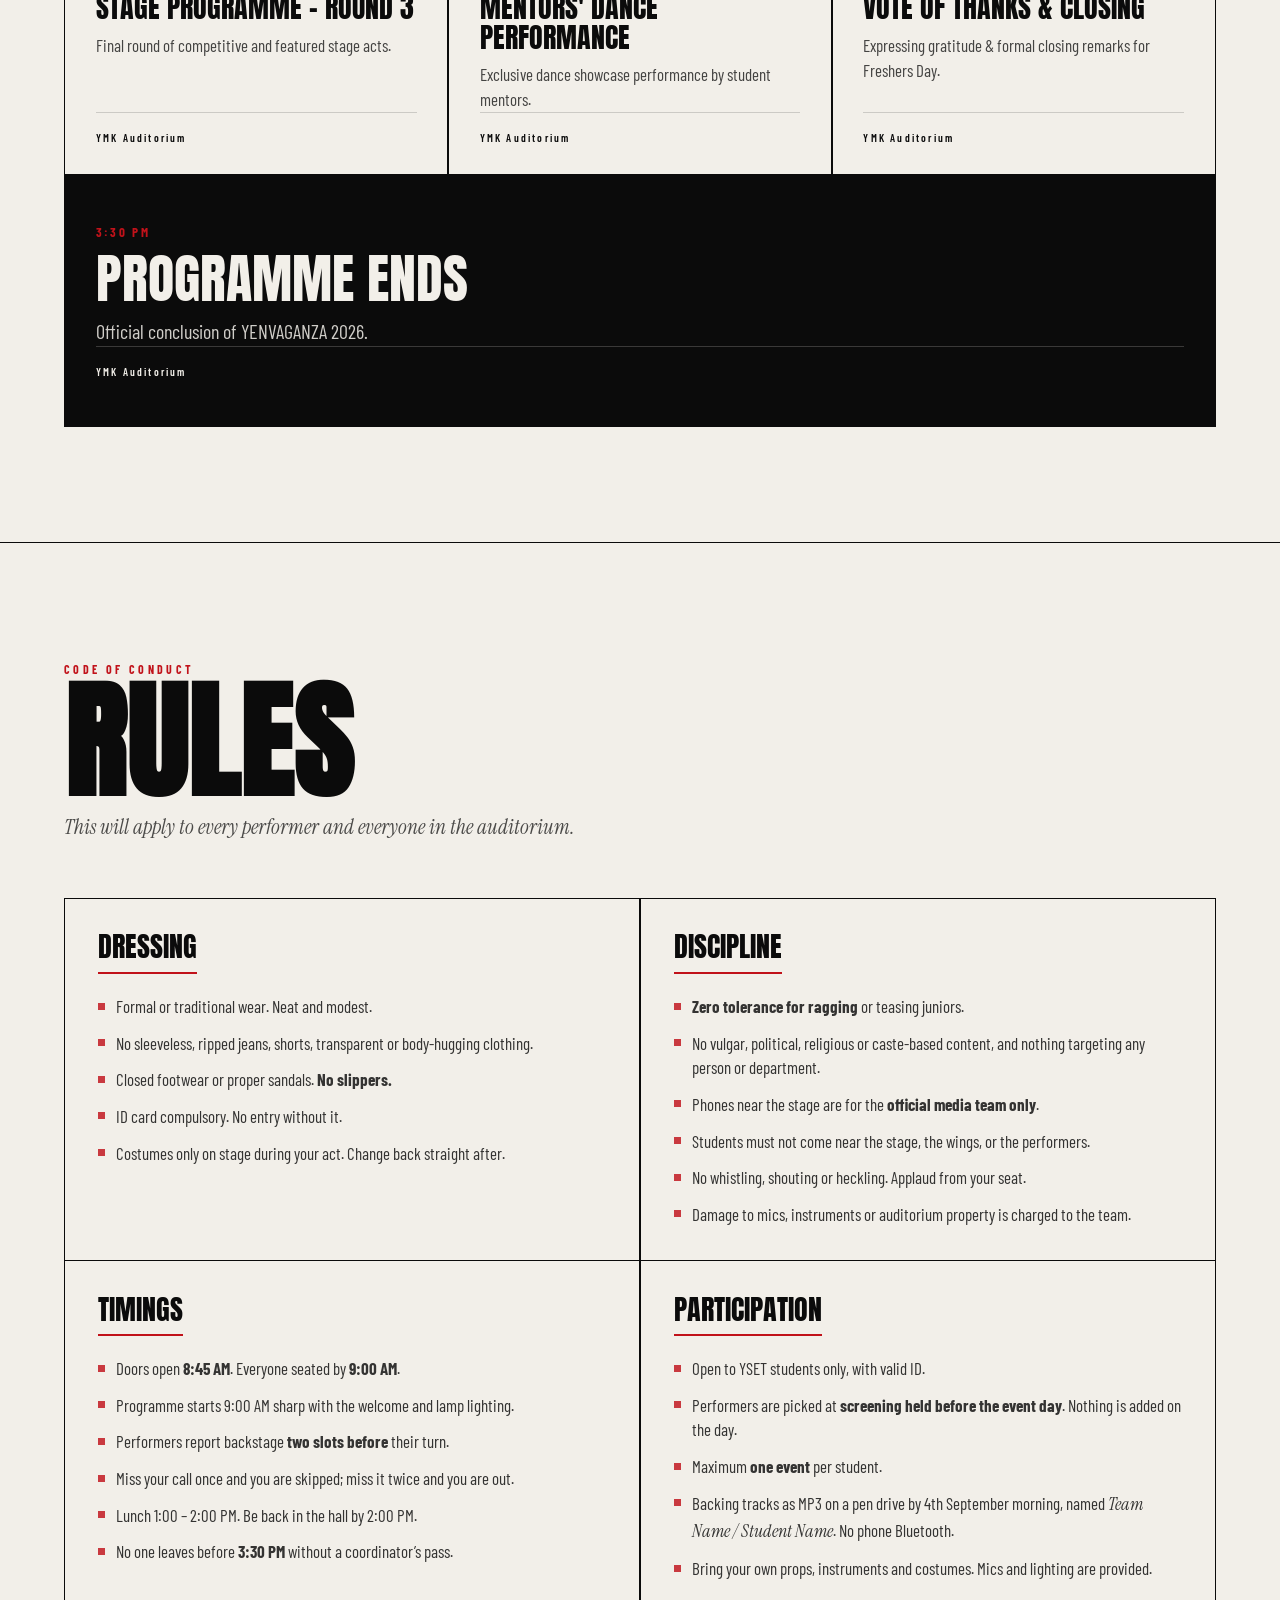
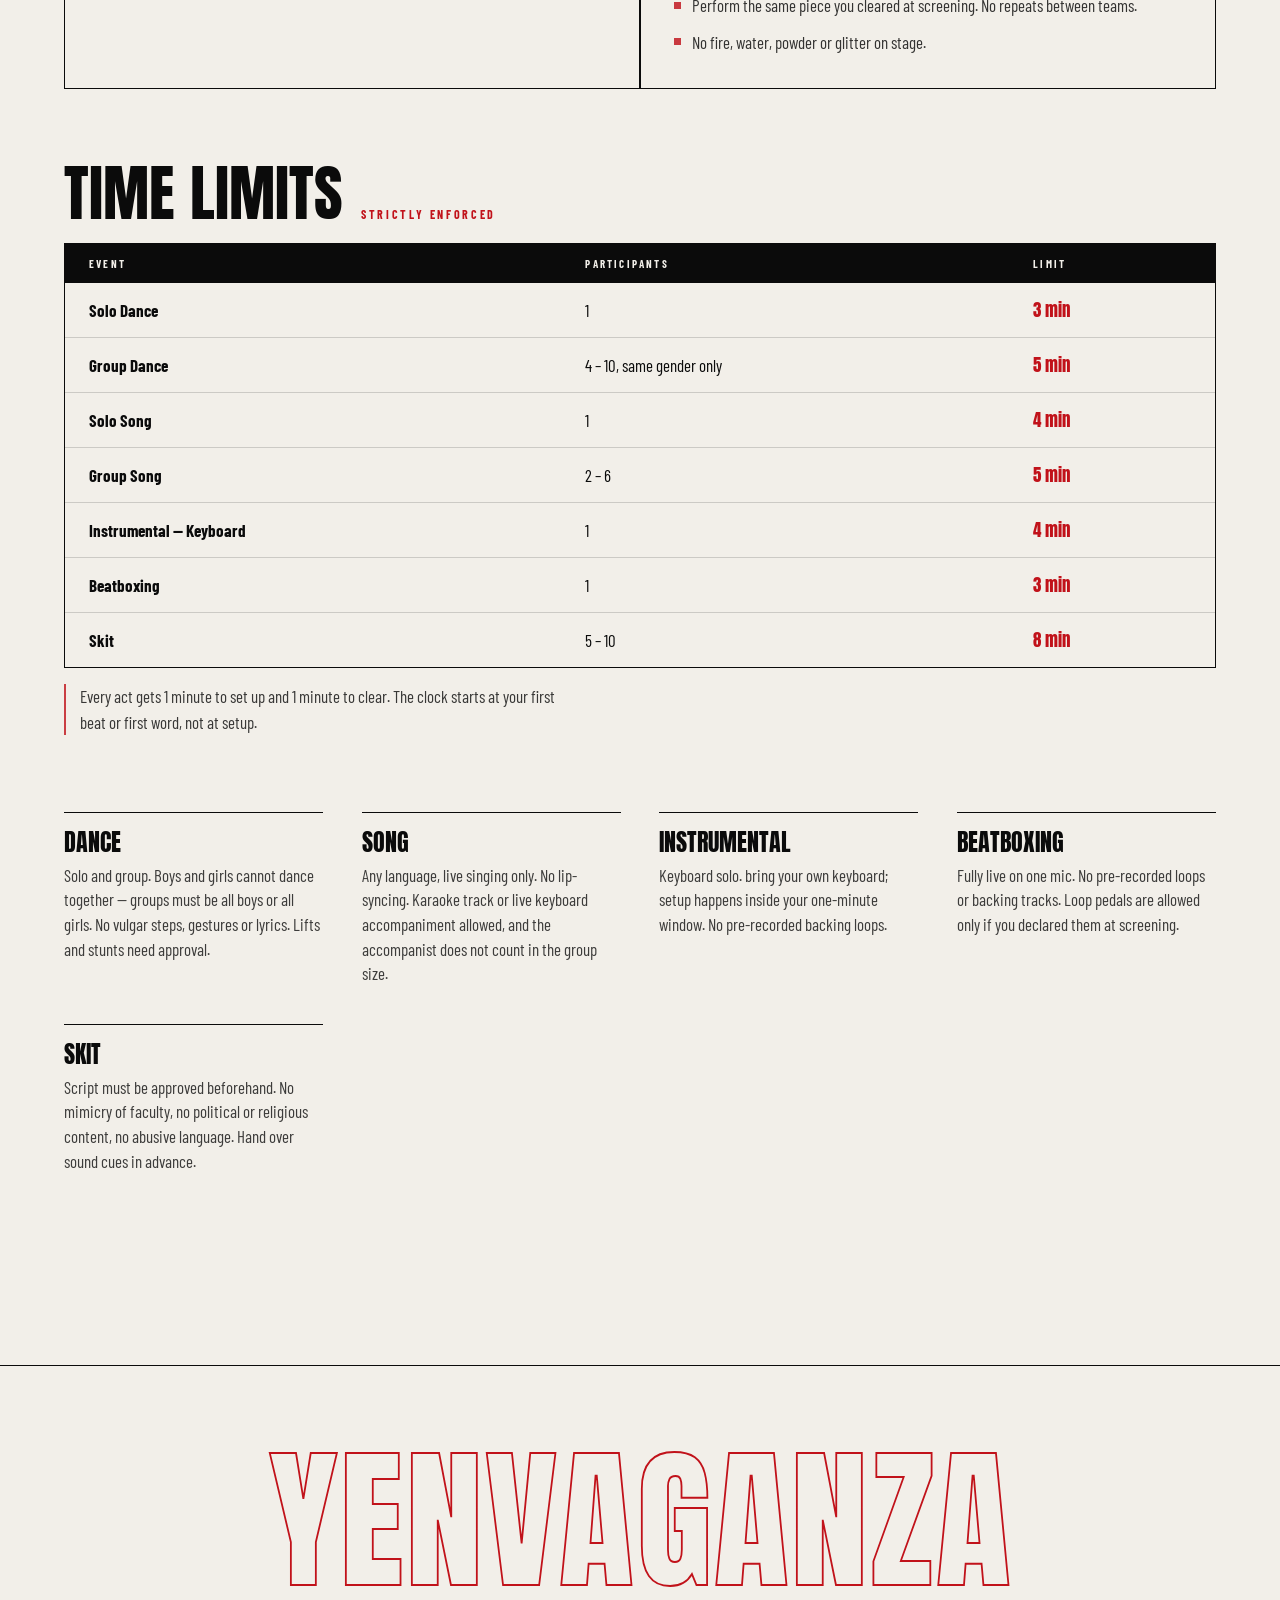
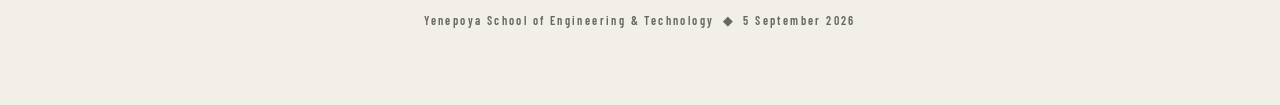
==== commit f8236e2f: "next commit" ====
--- a/index.html
+++ b/index.html
@@ -214,6 +214,156 @@
     </div>
   </section>
 
+  <!-- ============ RULES ============ -->
+  <section class="rules" id="rules">
+    <div class="sec-head">
+      <span class="eyebrow">CODE OF CONDUCT</span>
+      <h2>RULES</h2>
+      <p class="lede">This will apply to every performer and everyone in the auditorium.</p>
+    </div>
+
+    <div class="rules-grid">
+
+      <div class="rule-block">
+        <h3>Dressing</h3>
+        <ul>
+          <li>Formal or traditional wear. Neat and modest.</li>
+          <li>No sleeveless, ripped jeans, shorts, transparent or body-hugging clothing.</li>
+          <li>Closed footwear or proper sandals. <strong>No slippers.</strong></li>
+          <li>ID card compulsory. No entry without it.</li>
+          <li>Costumes only on stage during your act. Change back straight after.</li>
+        </ul>
+      </div>
+
+      <div class="rule-block">
+        <h3>Discipline</h3>
+        <ul>
+          <li><strong>Zero tolerance for ragging</strong> or teasing juniors.</li>
+          <li>No vulgar, political, religious or caste-based content, and nothing targeting any person or department.
+          </li>
+          <li>Phones near the stage are for the <strong>official media team only</strong>.</li>
+          <li>Students must not come near the stage, the wings, or the performers.</li>
+          <li>No whistling, shouting or heckling. Applaud from your seat.</li>
+          <li>Damage to mics, instruments or auditorium property is charged to the team.</li>
+        </ul>
+      </div>
+
+      <div class="rule-block">
+        <h3>Timings</h3>
+        <ul>
+          <li>Doors open <strong>8:45 AM</strong>. Everyone seated by <strong>9:00 AM</strong>.</li>
+          <li>Programme starts 9:00 AM sharp with the welcome and lamp lighting.</li>
+          <li>Performers report backstage <strong>two slots before</strong> their turn.</li>
+          <li>Miss your call once and you are skipped; miss it twice and you are out.</li>
+          <li>Lunch 1:00 &ndash; 2:00 PM. Be back in the hall by 2:00 PM.</li>
+          <li>No one leaves before <strong>3:30 PM</strong> without a coordinator&rsquo;s pass.</li>
+        </ul>
+      </div>
+
+      <div class="rule-block">
+        <h3>Participation</h3>
+        <ul>
+          <li>Open to YSET students only, with valid ID.</li>
+          <li>Performers are picked at <strong>screening held before the event day</strong>. Nothing is added on the
+            day.</li>
+          <li>Maximum <strong>one event</strong> per student.</li>
+          <li>Backing tracks as MP3 on a pen drive by 4th September morning, named <em>Team Name / Student Name</em>. No phone
+            Bluetooth.</li>
+          <li>Bring your own props, instruments and costumes. Mics and lighting are provided.</li>
+          <li>Perform the same piece you cleared at screening. No repeats between teams.</li>
+          <li>No fire, water, powder or glitter on stage.</li>
+        </ul>
+      </div>
+
+    </div>
+
+    <div class="limits-head">
+      <h3>Time Limits</h3>
+      <span>STRICTLY ENFORCED</span>
+    </div>
+
+    <div class="limits-scroll">
+      <table class="limits">
+        <thead>
+          <tr>
+            <th>EVENT</th>
+            <th>PARTICIPANTS</th>
+            <th>LIMIT</th>
+          </tr>
+        </thead>
+        <tbody>
+          <tr>
+            <td>Solo Dance</td>
+            <td>1</td>
+            <td>3 min</td>
+          </tr>
+          <tr>
+            <td>Group Dance</td>
+            <td>4 &ndash; 10, same gender only</td>
+            <td>5 min</td>
+          </tr>
+          <tr>
+            <td>Solo Song</td>
+            <td>1</td>
+            <td>4 min</td>
+          </tr>
+          <tr>
+            <td>Group Song</td>
+            <td>2 &ndash; 6</td>
+            <td>5 min</td>
+          </tr>
+          <tr>
+            <td>Instrumental &mdash; Keyboard</td>
+            <td>1</td>
+            <td>4 min</td>
+          </tr>
+          <tr>
+            <td>Beatboxing</td>
+            <td>1</td>
+            <td>3 min</td>
+          </tr>
+          <tr>
+            <td>Skit</td>
+            <td>5 &ndash; 10</td>
+            <td>8 min</td>
+          </tr>
+        </tbody>
+      </table>
+    </div>
+
+    <p class="limits-note">Every act gets 1 minute to set up and 1 minute to clear. The clock starts at your first beat
+      or first word, not at setup.</p>
+
+    <div class="event-rules">
+      <div class="event-rule">
+        <h4>Dance</h4>
+        <p>Solo and group. Boys and girls cannot dance together &mdash; groups must be all boys or all girls. No vulgar
+          steps, gestures or lyrics. Lifts and stunts need approval.</p>
+      </div>
+      <div class="event-rule">
+        <h4>Song</h4>
+        <p>Any language, live singing only. No lip-syncing. Karaoke track or live keyboard accompaniment allowed, and
+          the accompanist does not count in the group size.</p>
+      </div>
+      <div class="event-rule">
+        <h4>Instrumental</h4>
+        <p>Keyboard solo.  bring your own keyboard; setup happens inside your one-minute window. No
+          pre-recorded backing loops.</p>
+      </div>
+      <div class="event-rule">
+        <h4>Beatboxing</h4>
+        <p>Fully live on one mic. No pre-recorded loops or backing tracks. Loop pedals are allowed only if you declared
+          them at screening.</p>
+      </div>
+      <div class="event-rule">
+        <h4>Skit</h4>
+        <p>Script must be approved beforehand. No mimicry of faculty, no political or religious content, no abusive
+          language. Hand over sound cues in advance.</p>
+      </div>
+    </div>
+
+  </section>
+
   <footer class="foot" id="footer">
     <div class="foot-mark-wrap" id="foot-mark-wrap">
       <div class="foot-mark" id="foot-mark-text" aria-label="YENVAGANZA">
--- a/css/style.css
+++ b/css/style.css
@@ -1,4 +1,4 @@
- :root {
+:root {
    --paper: #F2EFE9;
    --ink: #0B0B0B;
    --red: #C1121A;
@@ -786,6 +786,252 @@
    border-top-color: rgba(242, 239, 233, .4);
  }
 
+ /* ================= RULES ================= */
+
+ .rules {
+   position: relative;
+   padding: clamp(60px, 9vw, 130px) clamp(18px, 5vw, 80px);
+   border-top: 1.5px solid var(--ink);
+ }
+
+ .rules-grid {
+   display: grid;
+   grid-template-columns: repeat(2, 1fr);
+   gap: 1.5px;
+   background: var(--ink);
+   border: 1.5px solid var(--ink);
+   margin-bottom: clamp(44px, 6vw, 84px);
+ }
+
+ @media (max-width:760px) {
+   .rules-grid {
+     grid-template-columns: 1fr;
+   }
+ }
+
+ .rule-block {
+   background: var(--paper);
+   padding: clamp(24px, 2.6vw, 38px);
+   opacity: 0;
+   transform: translateY(26px);
+   transition:
+     opacity .6s ease,
+     transform .6s ease,
+     background .25s ease,
+     color .25s ease;
+ }
+
+ .rule-block.in {
+   opacity: 1;
+   transform: none;
+ }
+
+ .rule-block h3 {
+   font-family: 'Anton', sans-serif;
+   font-weight: 400;
+   font-size: clamp(22px, 2.2vw, 30px);
+   line-height: 1.05;
+   text-transform: uppercase;
+   margin-bottom: 20px;
+   padding-bottom: 10px;
+   border-bottom: 2.5px solid var(--red);
+   display: inline-block;
+ }
+
+ .rule-block ul {
+   list-style: none;
+ }
+
+ .rule-block li {
+   position: relative;
+   padding-left: 18px;
+   margin-bottom: 12px;
+   font-size: clamp(14px, 1.4vw, 17px);
+   line-height: 1.45;
+   opacity: .82;
+ }
+
+ .rule-block li:last-child {
+   margin-bottom: 0;
+ }
+
+ .rule-block li::before {
+   content: "";
+   position: absolute;
+   left: 0;
+   top: .5em;
+   width: 7px;
+   height: 7px;
+   background: var(--red);
+ }
+
+ .rule-block li strong {
+   font-weight: 700;
+ }
+
+ .rule-block li em {
+   font-family: 'Instrument Serif', serif;
+   font-size: 1.05em;
+ }
+
+ .rule-block:hover {
+   background: var(--ink);
+   color: var(--paper);
+ }
+
+ /* --- time limits --- */
+
+ .limits-head {
+   display: flex;
+   align-items: baseline;
+   gap: 18px;
+   flex-wrap: wrap;
+   margin-bottom: 22px;
+ }
+
+ .limits-head h3 {
+   font-family: 'Anton', sans-serif;
+   font-weight: 400;
+   font-size: clamp(30px, 5vw, 62px);
+   line-height: .9;
+   text-transform: uppercase;
+ }
+
+ .limits-head span {
+   font-weight: 700;
+   letter-spacing: .22em;
+   font-size: 12px;
+   color: var(--red);
+ }
+
+ .limits-scroll {
+   overflow-x: auto;
+   border: 1.5px solid var(--ink);
+ }
+
+ table.limits {
+   width: 100%;
+   min-width: 520px;
+   border-collapse: collapse;
+ }
+
+ table.limits th {
+   text-align: left;
+   background: var(--ink);
+   color: var(--paper);
+   font-weight: 700;
+   letter-spacing: .2em;
+   font-size: 11px;
+   padding: 13px clamp(14px, 2vw, 24px);
+ }
+
+ table.limits td {
+   padding: 14px clamp(14px, 2vw, 24px);
+   font-size: clamp(14px, 1.4vw, 17px);
+   border-bottom: 1px solid var(--hair);
+ }
+
+ table.limits tbody tr:last-child td {
+   border-bottom: none;
+ }
+
+ table.limits tbody tr {
+   transition: background .2s ease;
+ }
+
+ table.limits tbody tr:hover {
+   background: rgba(193, 18, 26, .06);
+ }
+
+ table.limits td:first-child {
+   font-weight: 700;
+ }
+
+ table.limits td:last-child {
+   font-family: 'Anton', sans-serif;
+   font-weight: 400;
+   color: var(--red);
+   white-space: nowrap;
+ }
+
+ .limits-note {
+   margin: 16px 0 clamp(44px, 6vw, 84px);
+   padding-left: 14px;
+   border-left: 2.5px solid var(--red);
+   font-size: clamp(14px, 1.4vw, 17px);
+   line-height: 1.5;
+   opacity: .8;
+   max-width: 62ch;
+ }
+
+ /* --- per event --- */
+
+ .event-rules {
+   display: grid;
+   grid-template-columns: repeat(auto-fit, minmax(250px, 1fr));
+   gap: clamp(24px, 3vw, 40px);
+   margin-bottom: clamp(44px, 6vw, 84px);
+ }
+
+ .event-rule {
+   padding-top: 16px;
+   border-top: 1.5px solid var(--ink);
+   opacity: 0;
+   transform: translateY(26px);
+   transition: opacity .6s ease, transform .6s ease;
+ }
+
+ .event-rule.in {
+   opacity: 1;
+   transform: none;
+ }
+
+ .event-rule h4 {
+   font-family: 'Anton', sans-serif;
+   font-weight: 400;
+   font-size: clamp(19px, 1.9vw, 25px);
+   line-height: 1.05;
+   text-transform: uppercase;
+   margin-bottom: 8px;
+ }
+
+ .event-rule p {
+   font-size: clamp(14px, 1.4vw, 17px);
+   line-height: 1.45;
+   opacity: .78;
+ }
+
+ /* --- closing strip --- */
+
+ .rules-strip {
+   background: var(--ink);
+   color: var(--paper);
+   border: 1.5px solid var(--ink);
+   padding: clamp(28px, 4vw, 52px) clamp(24px, 4vw, 48px);
+ }
+
+ .rules-strip h4 {
+   font-weight: 700;
+   letter-spacing: .22em;
+   font-size: 12px;
+   color: var(--red);
+   text-transform: uppercase;
+   margin-bottom: 10px;
+ }
+
+ .rules-strip p {
+   font-size: clamp(15px, 1.6vw, 19px);
+   line-height: 1.5;
+   opacity: .88;
+   max-width: 66ch;
+ }
+
+ .rules-strip p+h4 {
+   margin-top: 26px;
+   padding-top: 24px;
+   border-top: 1px solid rgba(242, 239, 233, .2);
+ }
+
  /* ================= FOOTER ================= */
 
  .foot {
@@ -795,84 +1041,87 @@
    overflow: hidden;
  }
 
-  .foot-mark-wrap {
-    position: relative;
-    display: inline-flex;
-    align-items: center;
-    justify-content: center;
-    cursor: pointer;
-    width: 100%;
-    max-width: 1100px;
-    margin: 0 auto;
-    min-height: clamp(60px, 12vw, 170px);
-  }
-
-  .foot-mark {
-    display: inline-flex;
-    gap: 0.015em;
-    font-family: 'Anton', sans-serif;
-    font-size: clamp(44px, 12vw, 170px);
-    line-height: .9;
-    user-select: none;
-  }
-
-  .foot-mark span {
-    display: inline-block;
-    color: transparent;
-    -webkit-text-stroke: 1.8px var(--red);
-    transition: all .35s cubic-bezier(0.16, 1, 0.3, 1);
-    animation: letterWave 3s ease-in-out infinite;
-    animation-delay: calc(var(--i) * 0.12s);
-    will-change: transform;
-  }
-
-  @keyframes letterWave {
-    0%, 100% {
-      transform: translateY(0) scale(1);
-      -webkit-text-stroke: 1.8px var(--red);
-      color: transparent;
-    }
-    50% {
-      transform: translateY(-8px) scale(1.05);
-      -webkit-text-stroke: 0px transparent;
-      color: var(--red);
-      text-shadow: 0 10px 28px rgba(193, 18, 26, .4);
-    }
-  }
-
-  .foot-mark-wrap:hover .foot-mark span {
-    animation-play-state: paused;
-    color: var(--red);
-    -webkit-text-stroke: 0px transparent;
-    transform: translateY(-6px) scale(1.06);
-    text-shadow: 0 14px 36px rgba(193, 18, 26, .5);
-  }
-
-  .foot-lottie {
-    position: absolute;
-    inset: 0;
-    width: 100%;
-    height: 100%;
-    pointer-events: none;
-    opacity: 0;
-    transition: opacity .3s ease;
-    display: flex;
-    align-items: center;
-    justify-content: center;
-  }
-
-  .foot-lottie svg {
-    width: 100% !important;
-    height: 100% !important;
-  }
-
-  .foot-mark-wrap.playing .foot-lottie {
-    opacity: 1;
-  }
-
-  .foot-mark-wrap.playing .foot-mark {
-    opacity: 0;
-  }
+ .foot-mark-wrap {
+   position: relative;
+   display: inline-flex;
+   align-items: center;
+   justify-content: center;
+   cursor: pointer;
+   width: 100%;
+   max-width: 1100px;
+   margin: 0 auto;
+   min-height: clamp(60px, 12vw, 170px);
+ }
+
+ .foot-mark {
+   display: inline-flex;
+   gap: 0.015em;
+   font-family: 'Anton', sans-serif;
+   font-size: clamp(44px, 12vw, 170px);
+   line-height: .9;
+   user-select: none;
+ }
+
+ .foot-mark span {
+   display: inline-block;
+   color: transparent;
+   -webkit-text-stroke: 1.8px var(--red);
+   transition: all .35s cubic-bezier(0.16, 1, 0.3, 1);
+   animation: letterWave 3s ease-in-out infinite;
+   animation-delay: calc(var(--i) * 0.12s);
+   will-change: transform;
+ }
+
+ @keyframes letterWave {
+
+   0%,
+   100% {
+     transform: translateY(0) scale(1);
+     -webkit-text-stroke: 1.8px var(--red);
+     color: transparent;
+   }
+
+   50% {
+     transform: translateY(-8px) scale(1.05);
+     -webkit-text-stroke: 0px transparent;
+     color: var(--red);
+     text-shadow: 0 10px 28px rgba(193, 18, 26, .4);
+   }
+ }
+
+ .foot-mark-wrap:hover .foot-mark span {
+   animation-play-state: paused;
+   color: var(--red);
+   -webkit-text-stroke: 0px transparent;
+   transform: translateY(-6px) scale(1.06);
+   text-shadow: 0 14px 36px rgba(193, 18, 26, .5);
+ }
+
+ .foot-lottie {
+   position: absolute;
+   inset: 0;
+   width: 100%;
+   height: 100%;
+   pointer-events: none;
+   opacity: 0;
+   transition: opacity .3s ease;
+   display: flex;
+   align-items: center;
+   justify-content: center;
+ }
+
+ .foot-lottie svg {
+   width: 100% !important;
+   height: 100% !important;
+ }
+
+ .foot-mark-wrap.playing .foot-lottie {
+   opacity: 1;
+ }
+
+ .foot-mark-wrap.playing .foot-mark {
+   opacity: 0;
+ }
 
  .foot p {
    margin-top: 16px;
@@ -907,6 +1156,11 @@
    .roll {
      transform: translateY(10%);
    }
+
+   .rule-block:hover {
+     background: var(--paper);
+     color: var(--ink);
+   }
  }
 
  @media (max-width:420px) {
@@ -952,4 +1206,10 @@
      opacity: 1;
      transform: none;
    }
+
+   .rule-block,
+   .event-rule {
+     opacity: 1;
+     transform: none;
+   }
  }
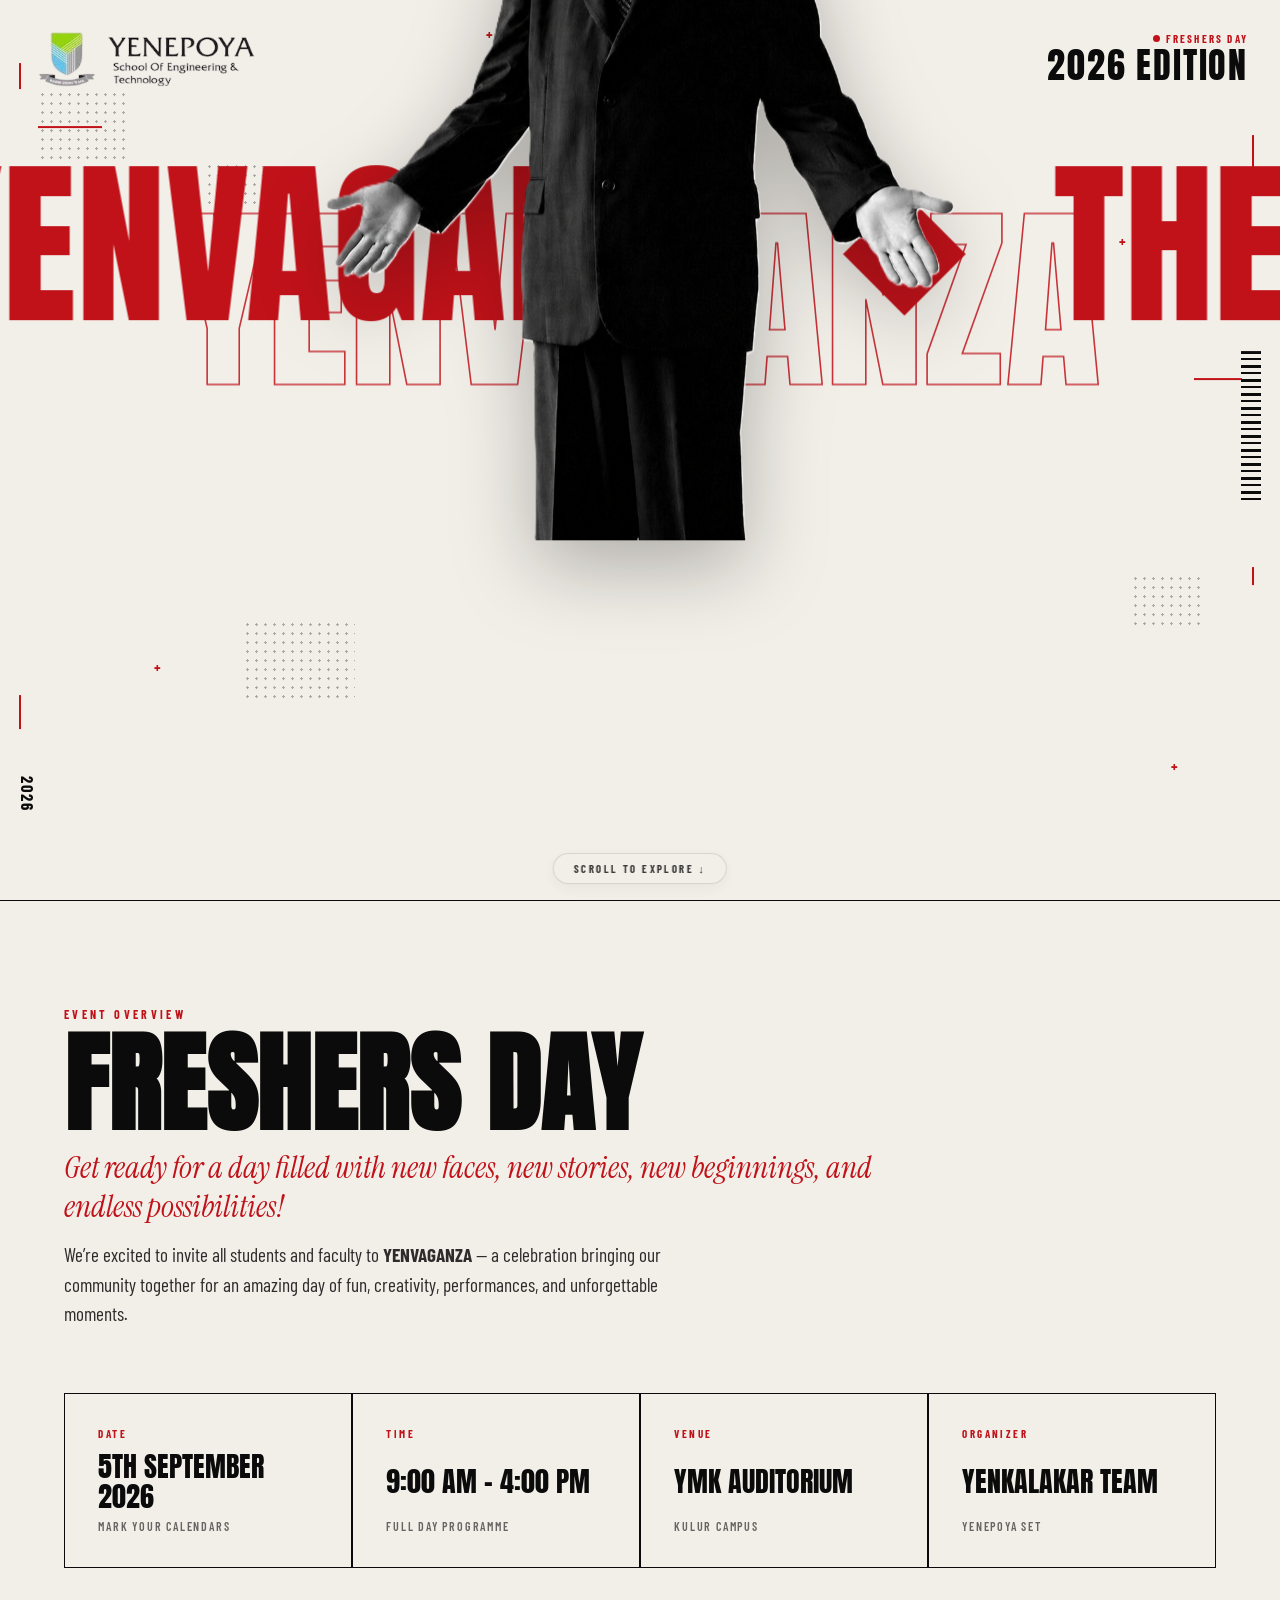
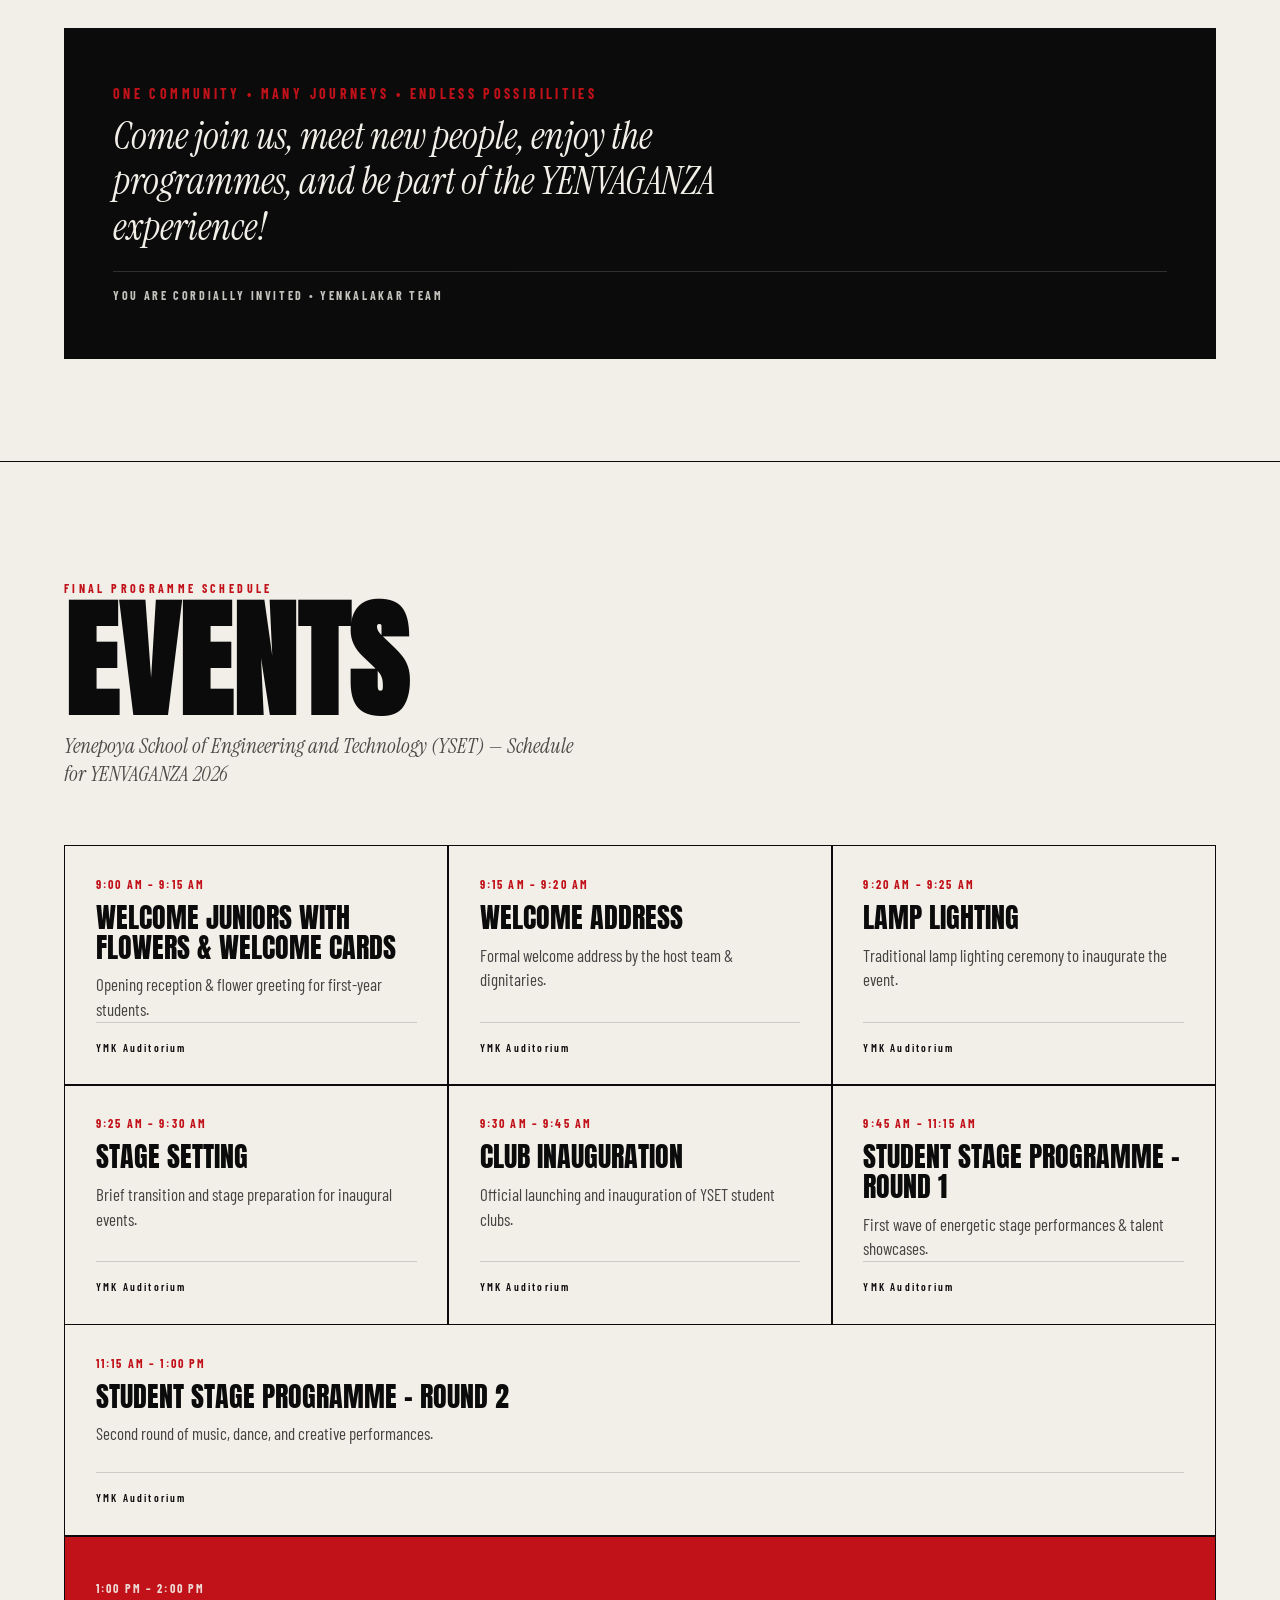
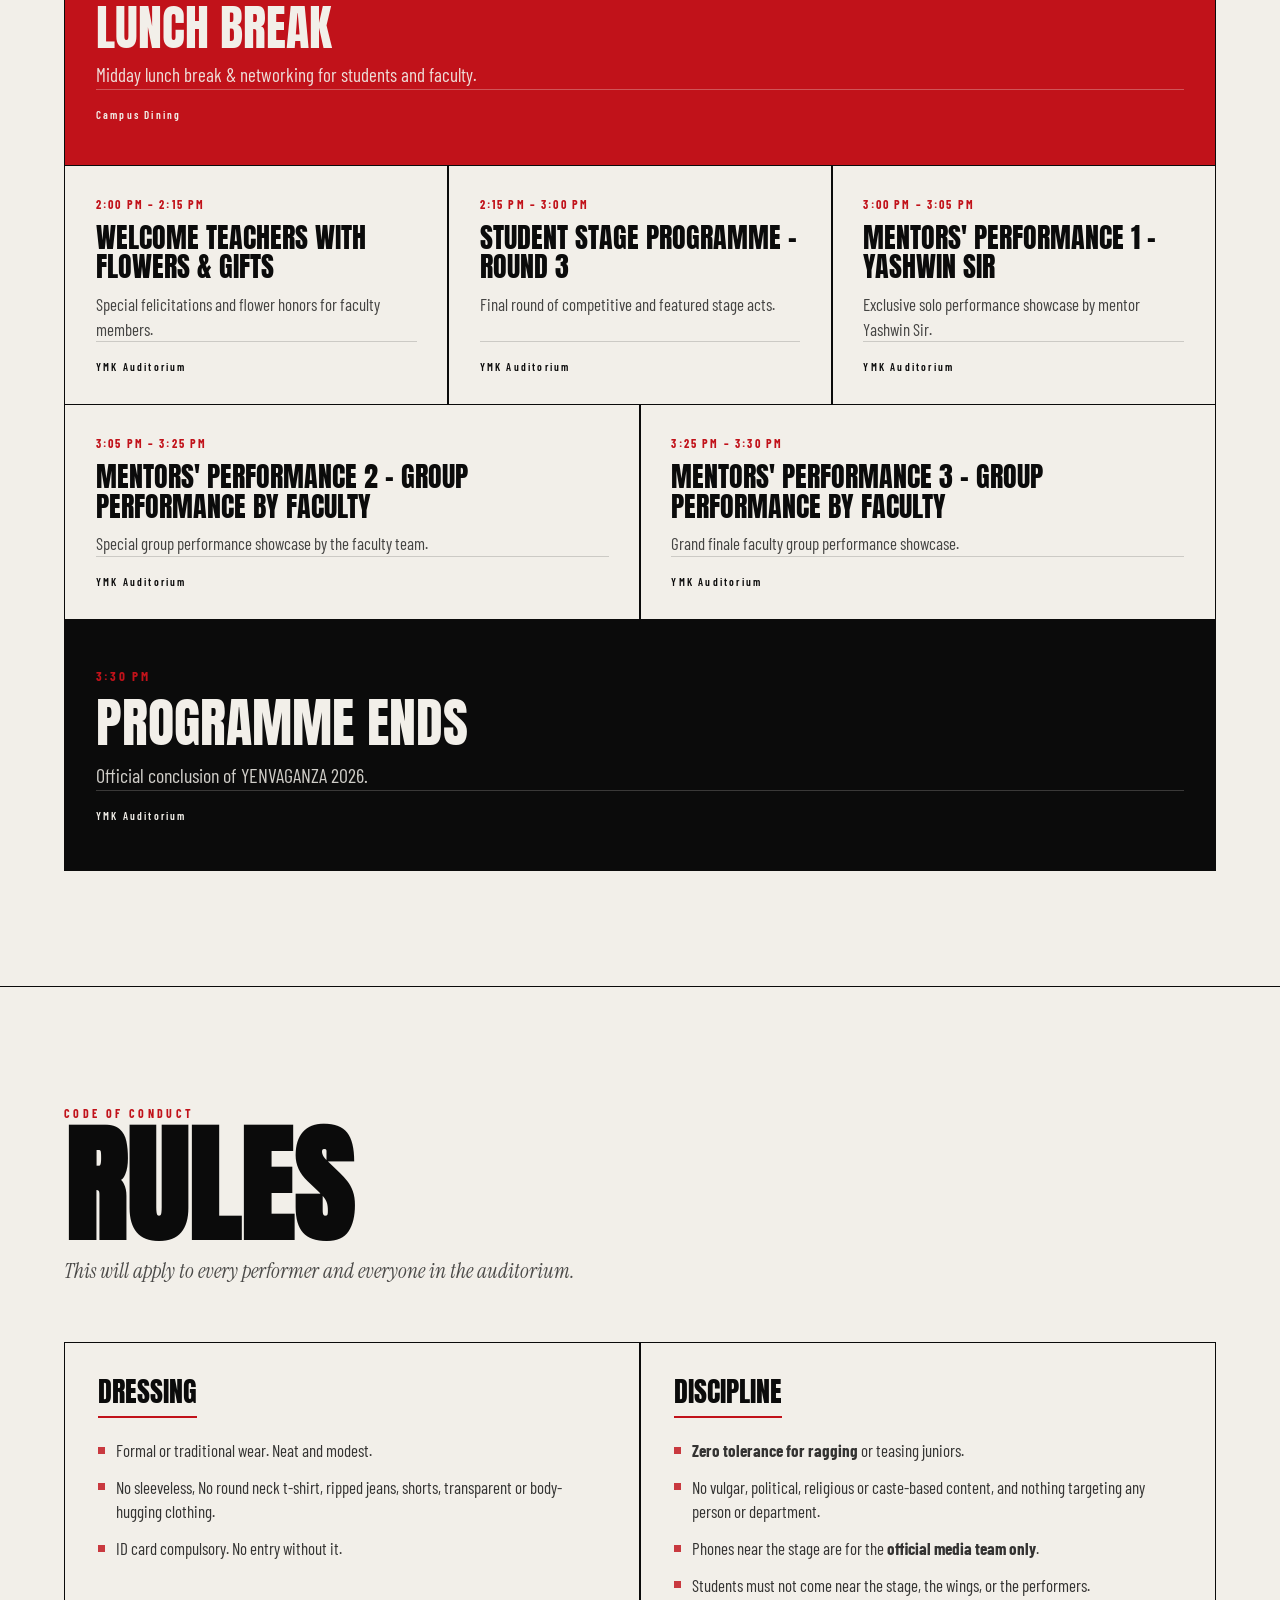
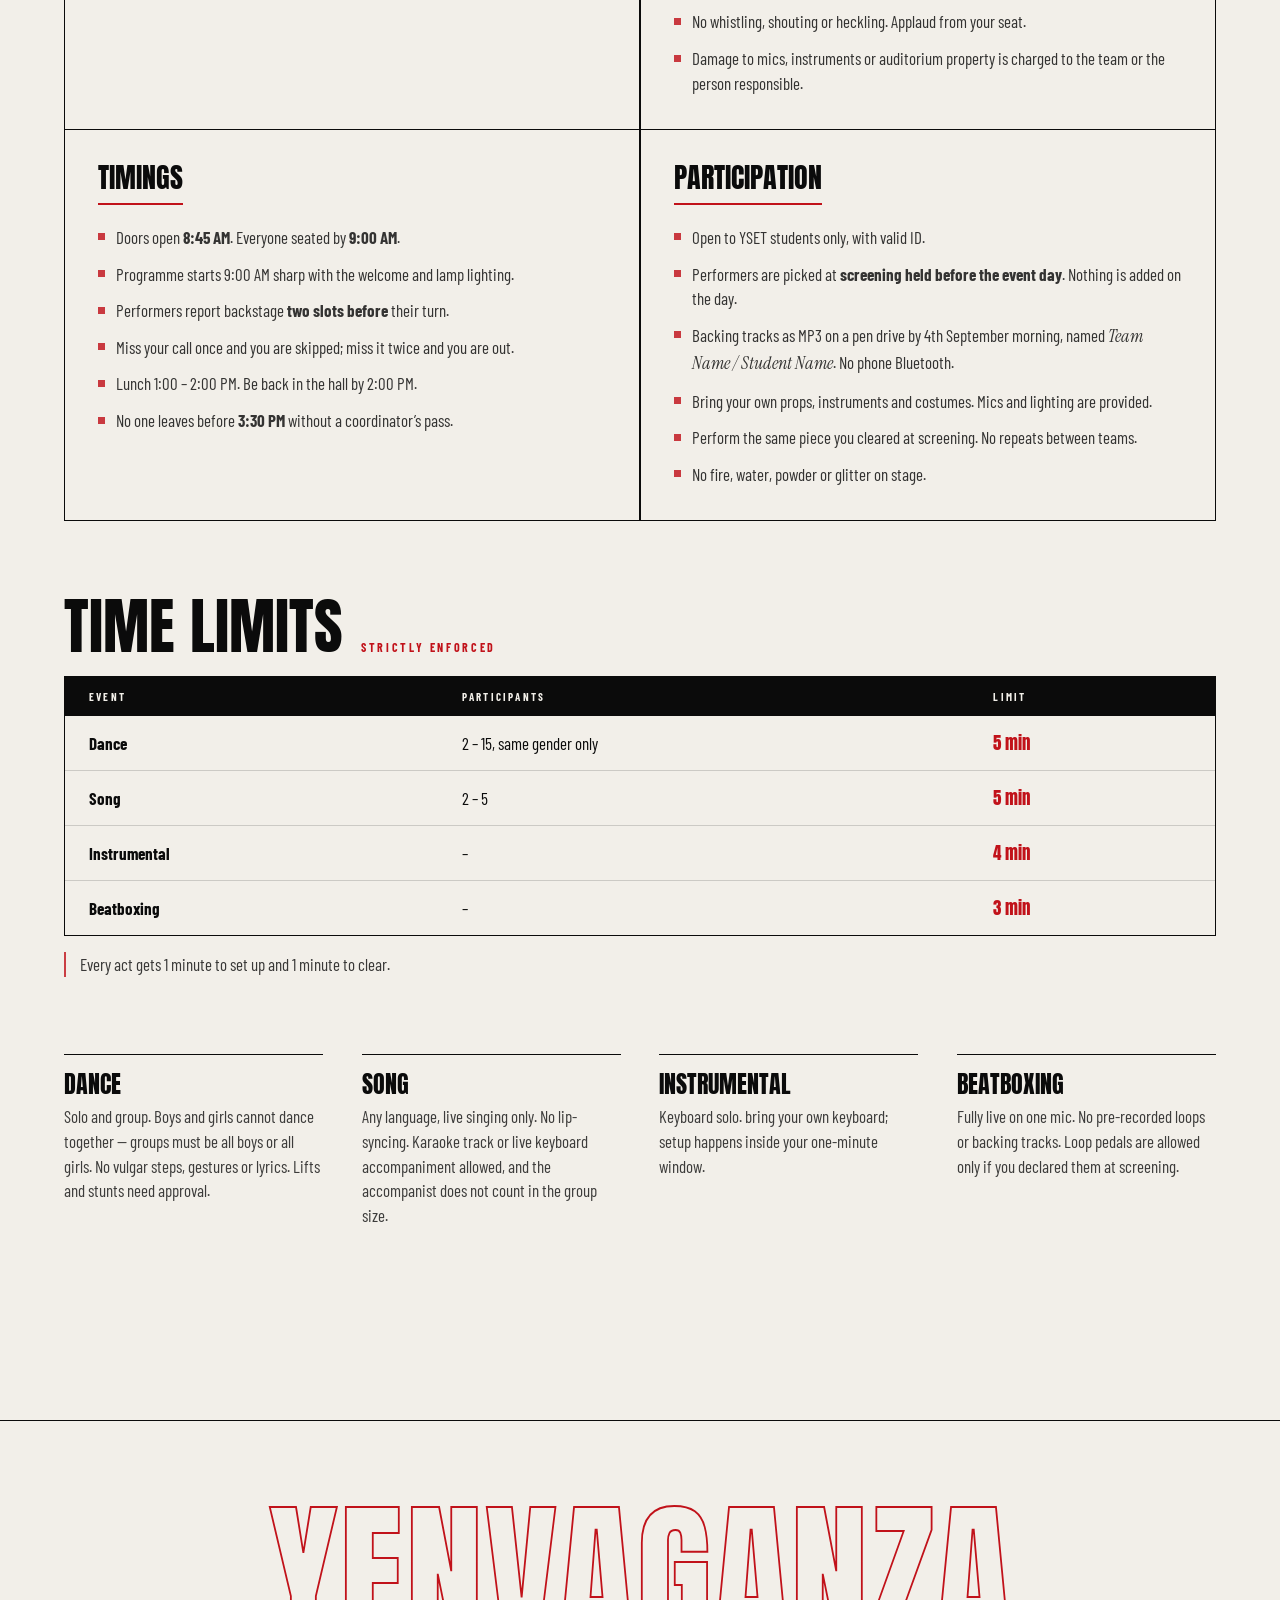
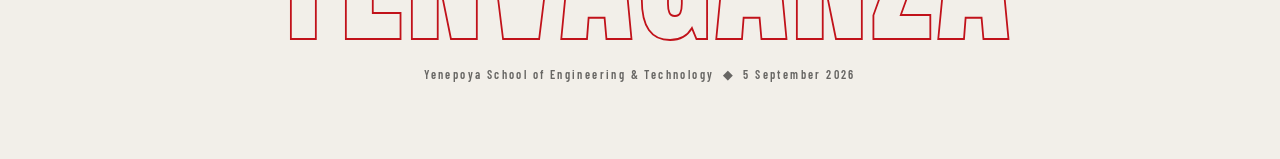
==== commit c4de041f: "refactor: update stage schedule, refine participation rules, and remove unused animation assets and " ====
--- a/index.html
+++ b/index.html
@@ -165,17 +165,17 @@
       </article>
       <article class="card">
         <div class="slot">9:45 AM – 11:15 AM</div>
-        <h3>Stage Programme – Round 1</h3>
+        <h3>Student Stage Programme – Round 1</h3>
         <p>First wave of energetic stage performances &amp; talent showcases.</p>
         <div class="where">YMK Auditorium</div>
       </article>
-      <article class="card">
+      <article class="card span-full">
         <div class="slot">11:15 AM – 1:00 PM</div>
-        <h3>Stage Programme – Round 2</h3>
+        <h3>Student Stage Programme – Round 2</h3>
         <p>Second round of music, dance, and creative performances.</p>
         <div class="where">YMK Auditorium</div>
       </article>
-      <article class="card break-card">
+      <article class="card break-card span-full">
         <div class="slot">1:00 PM – 2:00 PM</div>
         <h3>Lunch Break</h3>
         <p>Midday lunch break &amp; networking for students and faculty.</p>
@@ -188,23 +188,31 @@
         <div class="where">YMK Auditorium</div>
       </article>
       <article class="card">
-        <div class="slot">2:15 PM – 3:15 PM</div>
-        <h3>Stage Programme – Round 3</h3>
+        <div class="slot">2:15 PM – 3:00 PM</div>
+        <h3>Student Stage Programme – Round 3</h3>
         <p>Final round of competitive and featured stage acts.</p>
         <div class="where">YMK Auditorium</div>
       </article>
       <article class="card">
-        <div class="slot">3:15 PM – 3:25 PM</div>
-        <h3>Mentors' Dance Performance</h3>
-        <p>Exclusive dance showcase performance by student mentors.</p>
-        <div class="where">YMK Auditorium</div>
-      </article>
-      <article class="card">
-        <div class="slot">3:25 PM – 3:30 PM</div>
-        <h3>Vote of Thanks &amp; Closing</h3>
-        <p>Expressing gratitude &amp; formal closing remarks for Freshers Day.</p>
-        <div class="where">YMK Auditorium</div>
-      </article>
+        <div class="slot">3:00 PM – 3:05 PM</div>
+        <h3>Mentors' Performance 1 – Yashwin Sir</h3>
+        <p>Exclusive solo performance showcase by mentor Yashwin Sir.</p>
+        <div class="where">YMK Auditorium</div>
+      </article>
+      <div class="card-pair span-full">
+        <article class="card">
+          <div class="slot">3:05 PM – 3:25 PM</div>
+          <h3>Mentors' Performance 2 – Group Performance by Faculty</h3>
+          <p>Special group performance showcase by the faculty team.</p>
+          <div class="where">YMK Auditorium</div>
+        </article>
+        <article class="card">
+          <div class="slot">3:25 PM – 3:30 PM</div>
+          <h3>Mentors' Performance 3 – Group Performance by Faculty</h3>
+          <p>Grand finale faculty group performance showcase.</p>
+          <div class="where">YMK Auditorium</div>
+        </article>
+      </div>
       <article class="card end-card">
         <div class="slot">3:30 PM</div>
         <h3>Programme Ends</h3>
@@ -228,10 +236,8 @@
         <h3>Dressing</h3>
         <ul>
           <li>Formal or traditional wear. Neat and modest.</li>
-          <li>No sleeveless, ripped jeans, shorts, transparent or body-hugging clothing.</li>
-          <li>Closed footwear or proper sandals. <strong>No slippers.</strong></li>
+          <li>No sleeveless, No round neck t-shirt, ripped jeans, shorts, transparent or body-hugging clothing.</li>
           <li>ID card compulsory. No entry without it.</li>
-          <li>Costumes only on stage during your act. Change back straight after.</li>
         </ul>
       </div>
 
@@ -244,7 +250,7 @@
           <li>Phones near the stage are for the <strong>official media team only</strong>.</li>
           <li>Students must not come near the stage, the wings, or the performers.</li>
           <li>No whistling, shouting or heckling. Applaud from your seat.</li>
-          <li>Damage to mics, instruments or auditorium property is charged to the team.</li>
+          <li>Damage to mics, instruments or auditorium property is charged to the team or the person responsible.</li>
         </ul>
       </div>
 
@@ -266,7 +272,6 @@
           <li>Open to YSET students only, with valid ID.</li>
           <li>Performers are picked at <strong>screening held before the event day</strong>. Nothing is added on the
             day.</li>
-          <li>Maximum <strong>one event</strong> per student.</li>
           <li>Backing tracks as MP3 on a pen drive by 4th September morning, named <em>Team Name / Student Name</em>. No phone
             Bluetooth.</li>
           <li>Bring your own props, instruments and costumes. Mics and lighting are provided.</li>
@@ -293,46 +298,30 @@
         </thead>
         <tbody>
           <tr>
-            <td>Solo Dance</td>
-            <td>1</td>
+            <td>Dance</td>
+            <td>2 &ndash; 15, same gender only</td>
+            <td>5 min</td>
+          </tr>
+          <tr>
+            <td>Song</td>
+            <td>2 &ndash; 5</td>
+            <td>5 min</td>
+          </tr>
+          <tr>
+            <td>Instrumental</td>
+            <td>&ndash;</td>
+            <td>4 min</td>
+          </tr>
+          <tr>
+            <td>Beatboxing</td>
+            <td>&ndash;</td>
             <td>3 min</td>
-          </tr>
-          <tr>
-            <td>Group Dance</td>
-            <td>4 &ndash; 10, same gender only</td>
-            <td>5 min</td>
-          </tr>
-          <tr>
-            <td>Solo Song</td>
-            <td>1</td>
-            <td>4 min</td>
-          </tr>
-          <tr>
-            <td>Group Song</td>
-            <td>2 &ndash; 6</td>
-            <td>5 min</td>
-          </tr>
-          <tr>
-            <td>Instrumental &mdash; Keyboard</td>
-            <td>1</td>
-            <td>4 min</td>
-          </tr>
-          <tr>
-            <td>Beatboxing</td>
-            <td>1</td>
-            <td>3 min</td>
-          </tr>
-          <tr>
-            <td>Skit</td>
-            <td>5 &ndash; 10</td>
-            <td>8 min</td>
           </tr>
         </tbody>
       </table>
     </div>
 
-    <p class="limits-note">Every act gets 1 minute to set up and 1 minute to clear. The clock starts at your first beat
-      or first word, not at setup.</p>
+    <p class="limits-note">Every act gets 1 minute to set up and 1 minute to clear.</p>
 
     <div class="event-rules">
       <div class="event-rule">
@@ -347,18 +336,12 @@
       </div>
       <div class="event-rule">
         <h4>Instrumental</h4>
-        <p>Keyboard solo.  bring your own keyboard; setup happens inside your one-minute window. No
-          pre-recorded backing loops.</p>
+        <p>Keyboard solo.  bring your own keyboard; setup happens inside your one-minute window.</p>
       </div>
       <div class="event-rule">
         <h4>Beatboxing</h4>
         <p>Fully live on one mic. No pre-recorded loops or backing tracks. Loop pedals are allowed only if you declared
           them at screening.</p>
-      </div>
-      <div class="event-rule">
-        <h4>Skit</h4>
-        <p>Script must be approved beforehand. No mimicry of faculty, no political or religious content, no abusive
-          language. Hand over sound cues in advance.</p>
       </div>
     </div>
 
--- a/css/style.css
+++ b/css/style.css
@@ -703,9 +703,36 @@
    grid-column: 1 / -1;
  }
 
+ .card-pair {
+   display: grid;
+   grid-template-columns: repeat(2, 1fr);
+   gap: 1.5px;
+   background: var(--ink);
+   grid-column: 1 / -1;
+ }
+
+ @media (max-width: 580px) {
+   .card-pair {
+     grid-template-columns: 1fr;
+   }
+ }
+
  .card.break-card {
    background: var(--red);
    color: var(--paper);
+ }
+
+ .card.break-card.span-full {
+   padding: clamp(26px, 3.5vw, 44px) clamp(22px, 2.4vw, 34px);
+ }
+
+ .card.break-card.span-full h3 {
+   font-size: clamp(28px, 3.8vw, 48px);
+   margin: 8px 0;
+ }
+
+ .card.break-card.span-full p {
+   font-size: clamp(15px, 1.5vw, 19px);
  }
 
  .card.break-card .slot {
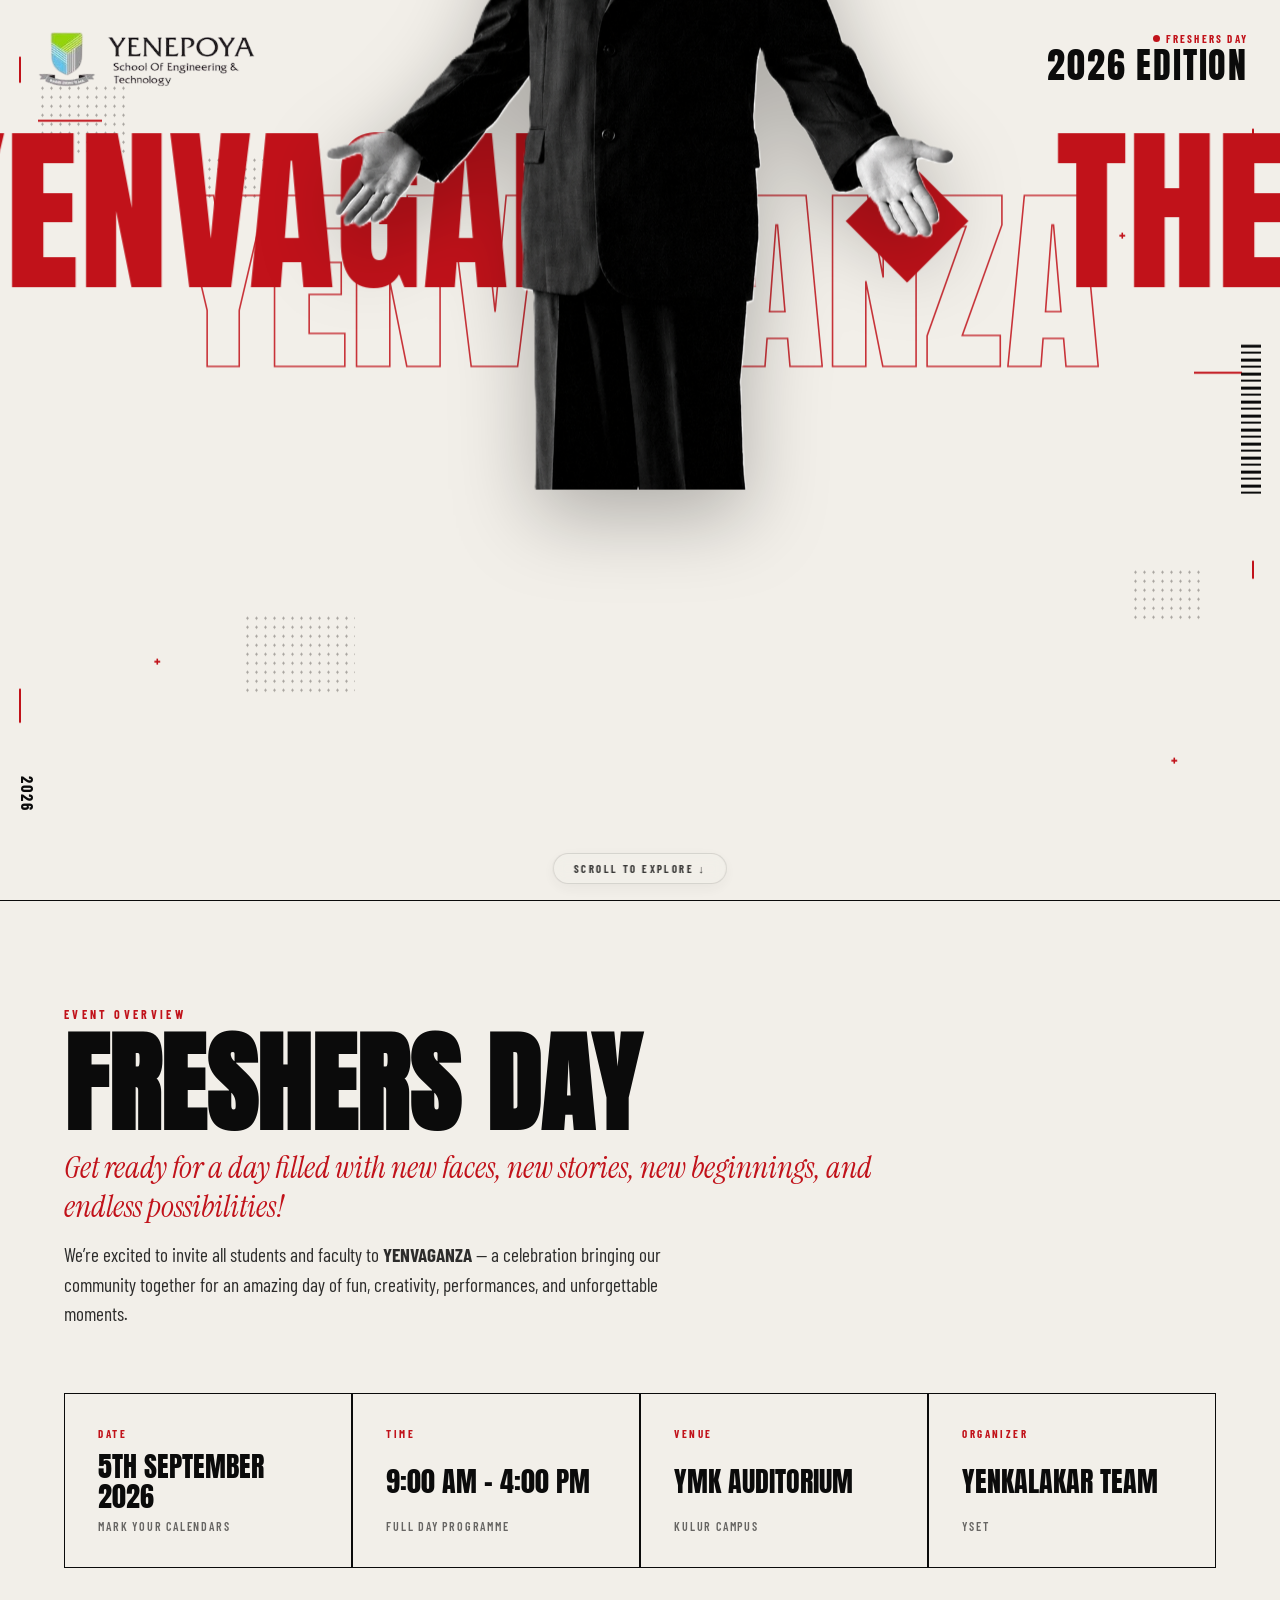
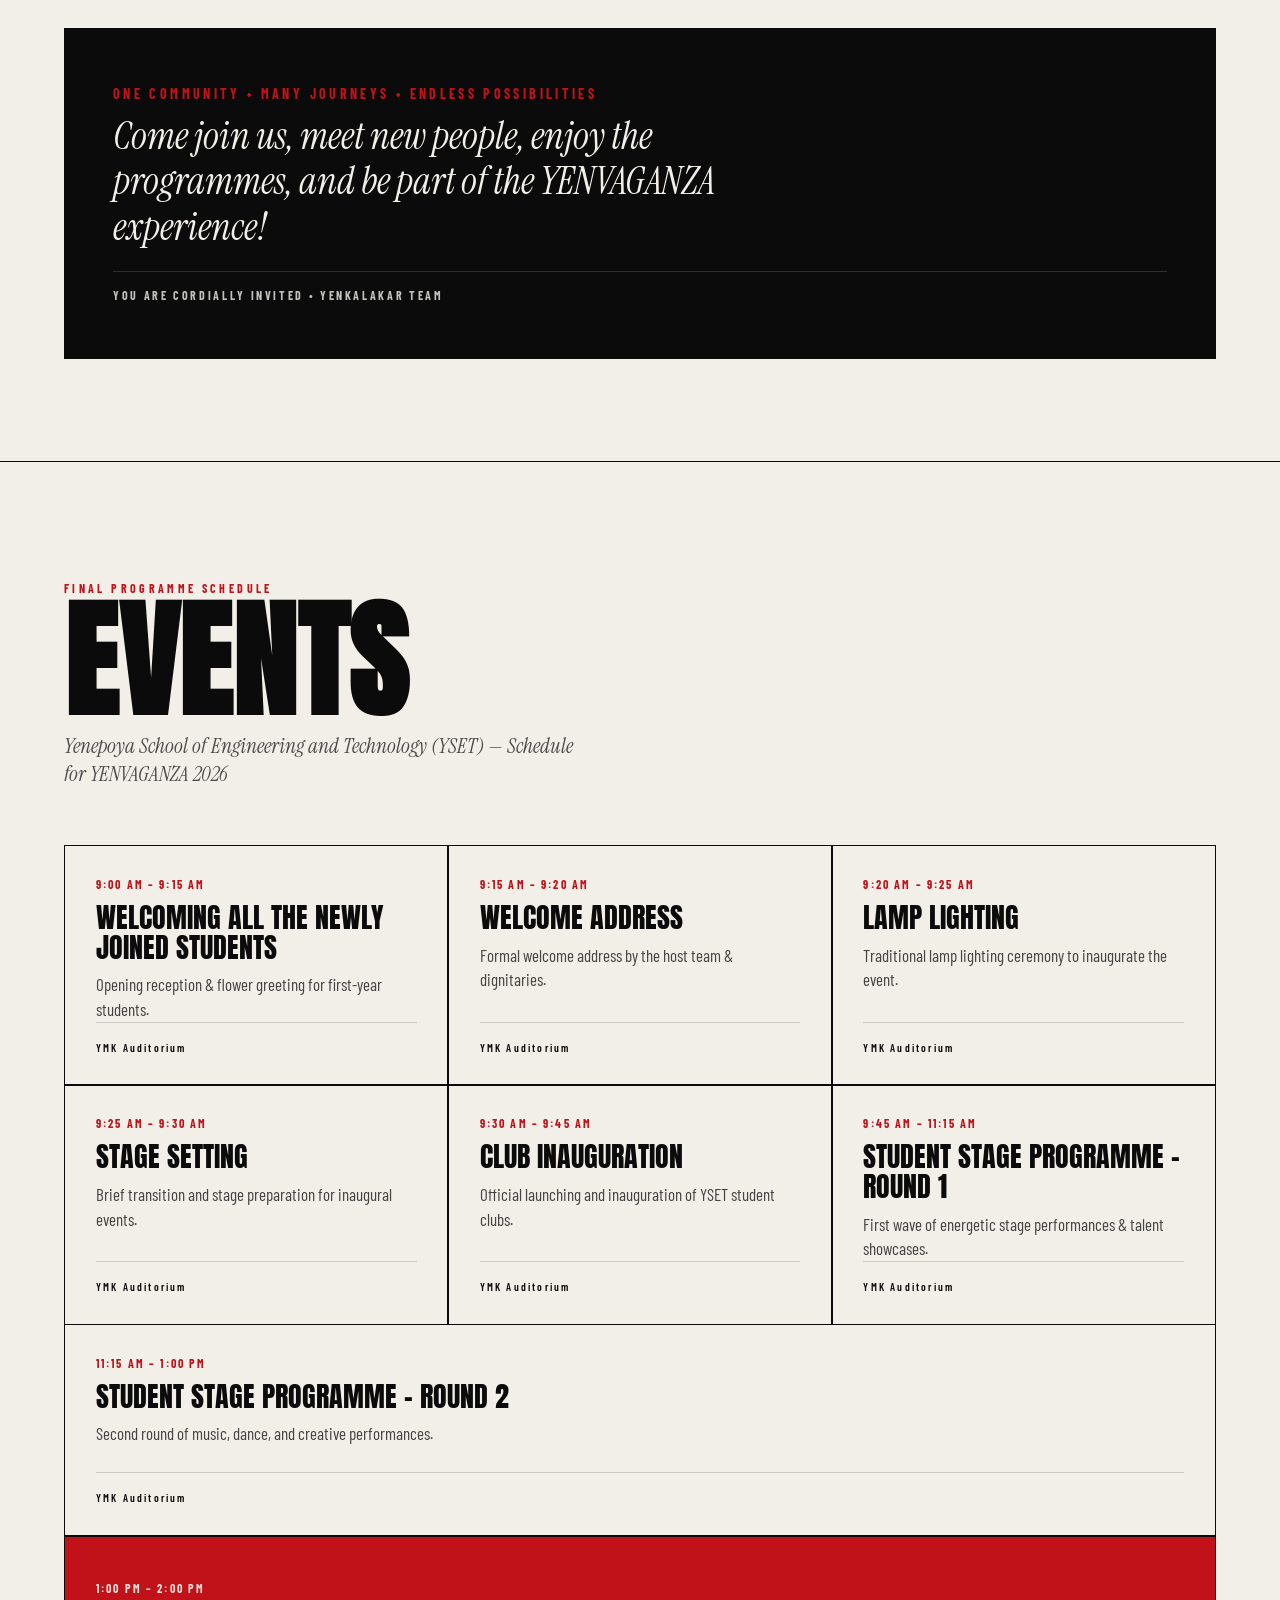
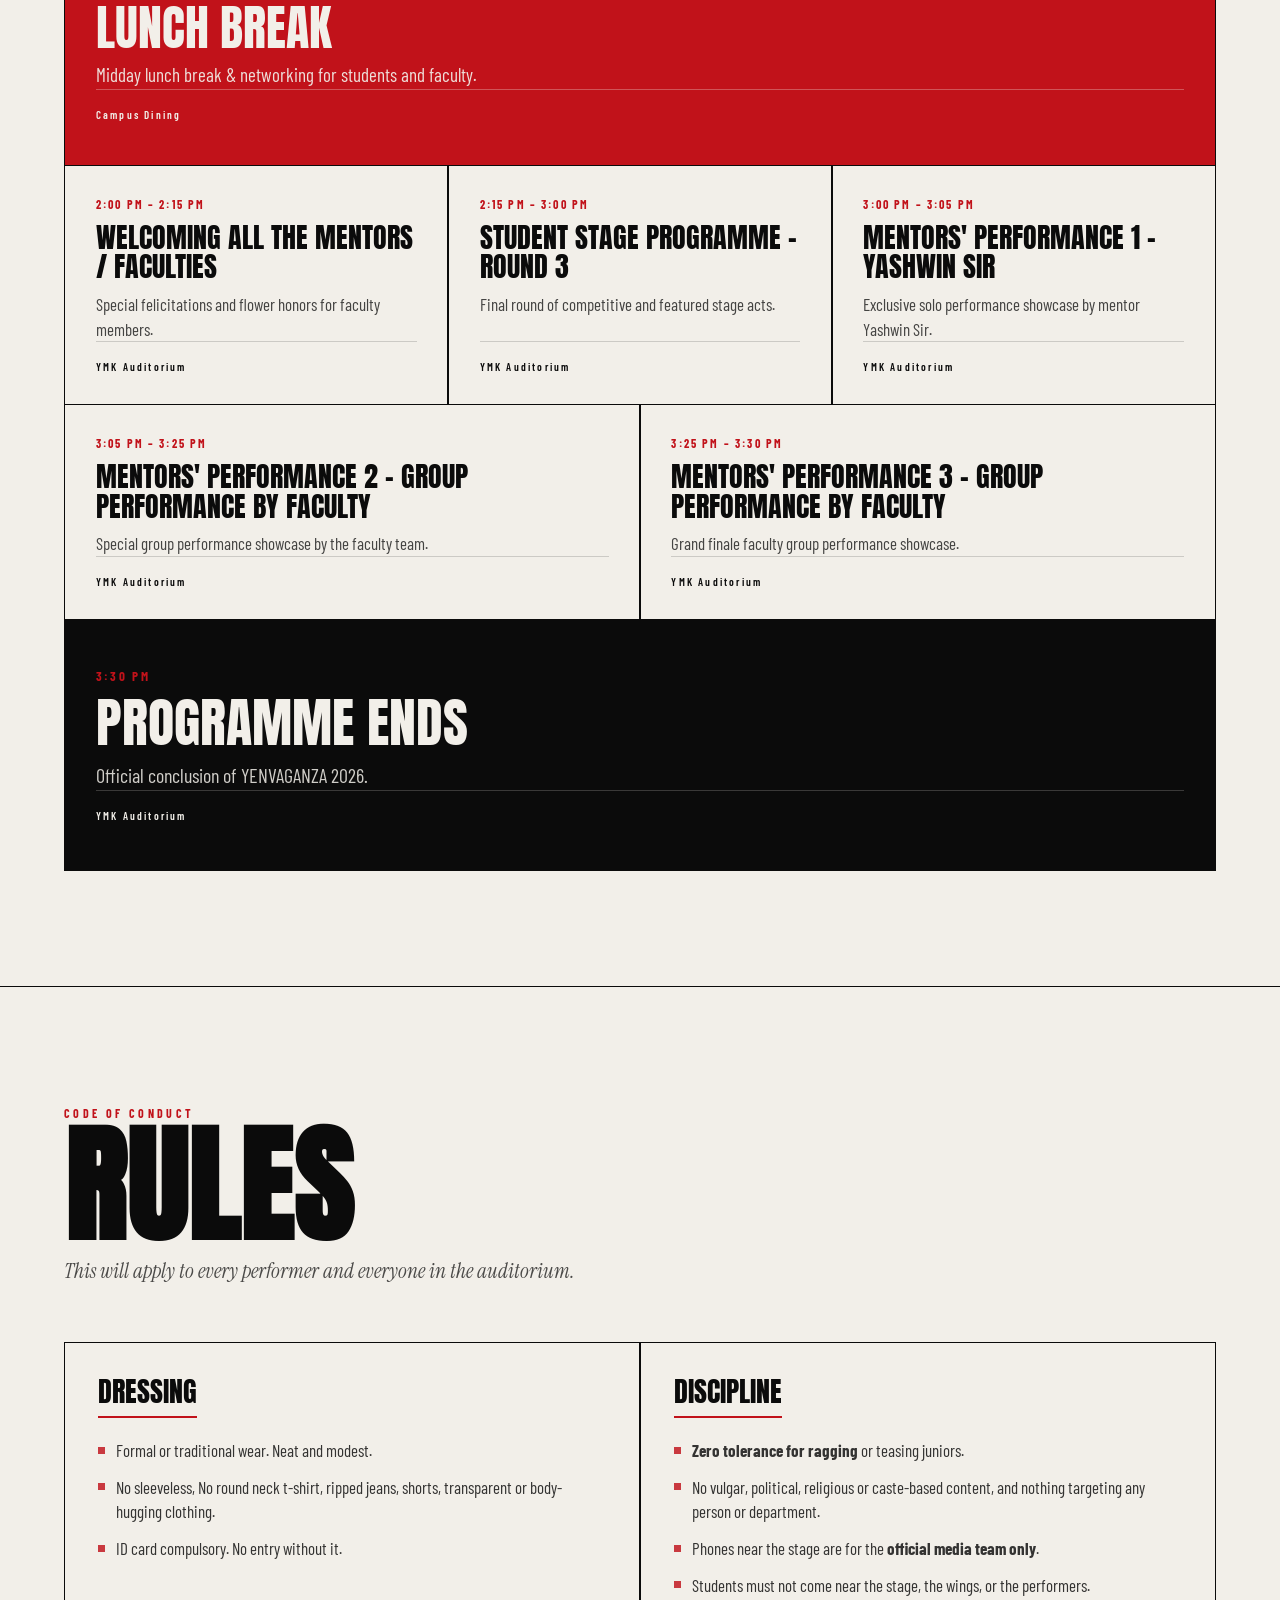
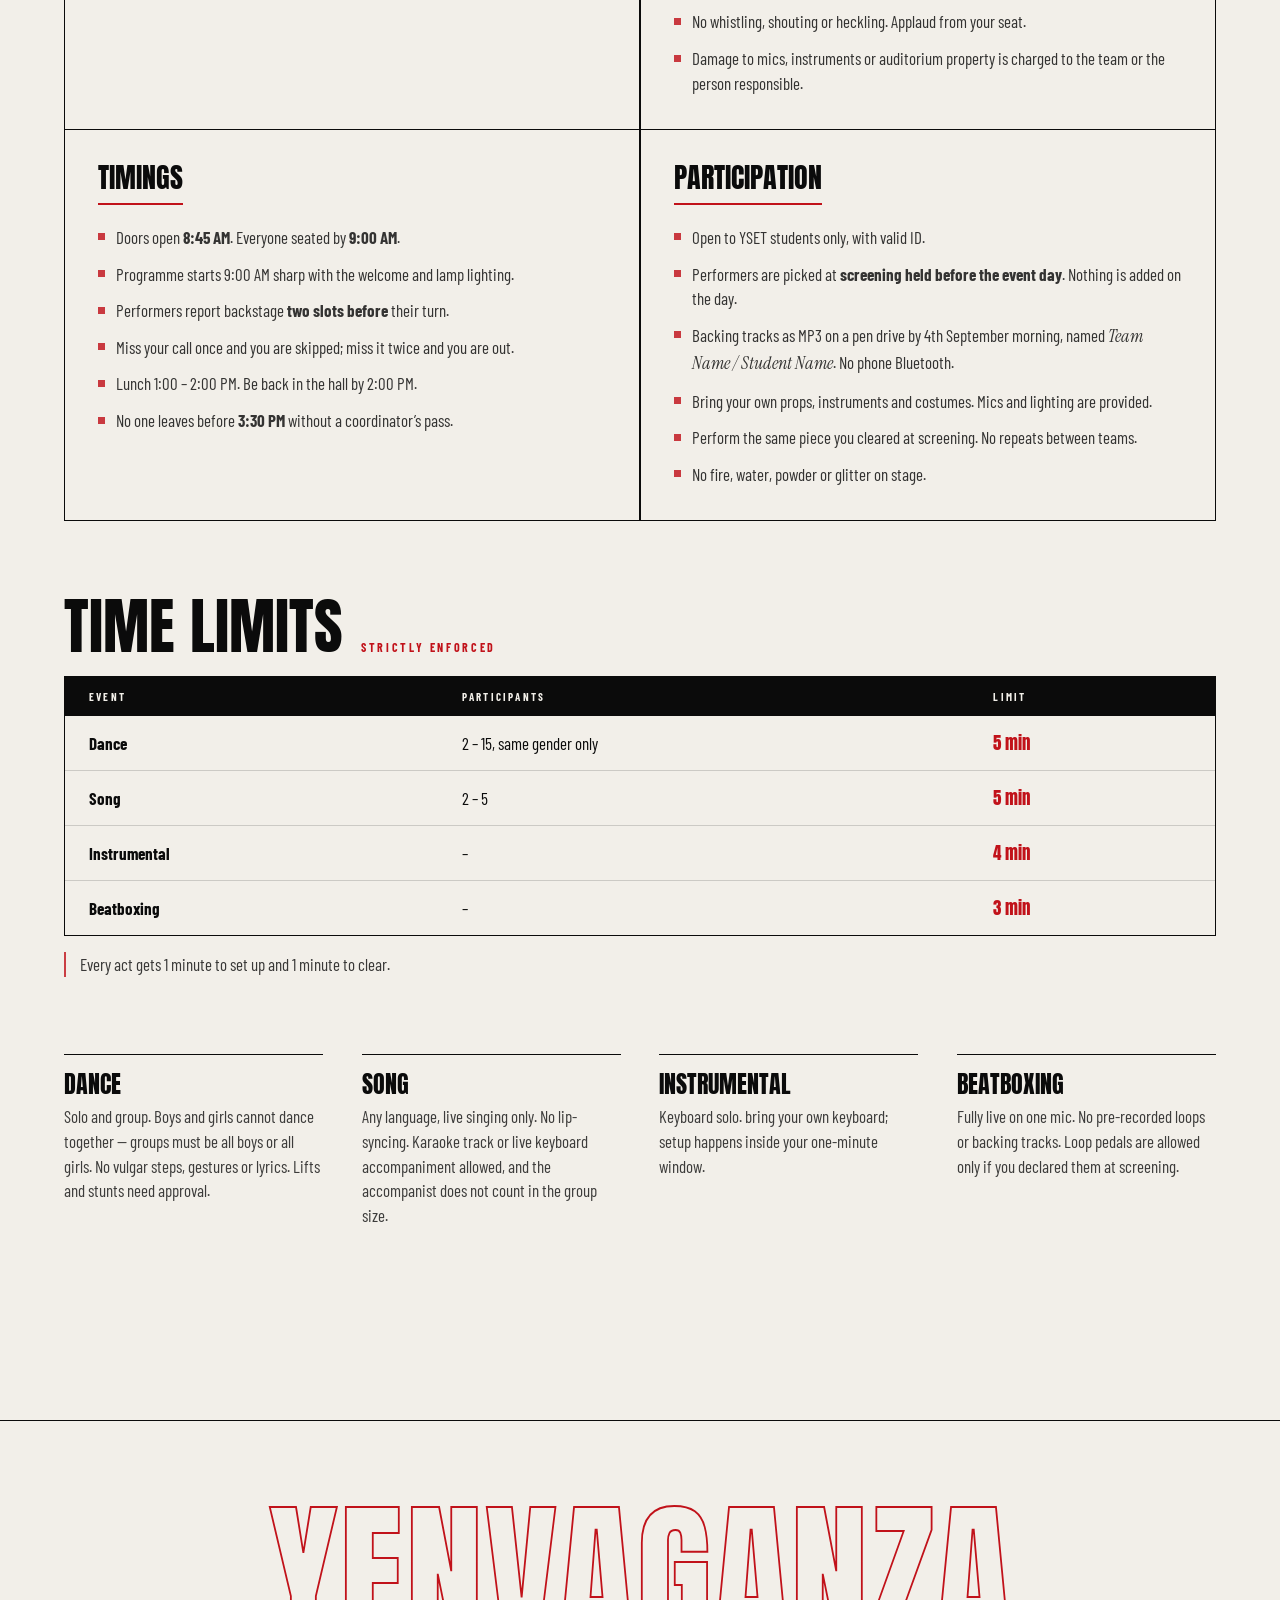
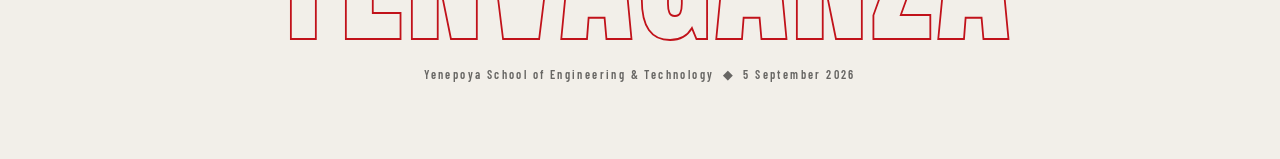
==== commit 64eb174d: "chore: update organizer abbreviation and event agenda descriptions" ====
--- a/index.html
+++ b/index.html
@@ -111,7 +111,7 @@
         <div class="detail-card">
           <span class="detail-badge">ORGANIZER</span>
           <h4 class="detail-val">YENKALAKAR Team</h4>
-          <span class="detail-sub">Yenepoya SET</span>
+          <span class="detail-sub">YSET</span>
         </div>
       </div>
 
@@ -135,7 +135,7 @@
     <div class="grid">
       <article class="card">
         <div class="slot">9:00 AM – 9:15 AM</div>
-        <h3>Welcome Juniors with Flowers &amp; Welcome Cards</h3>
+        <h3>Welcoming all the newly joined students</h3>
         <p>Opening reception &amp; flower greeting for first-year students.</p>
         <div class="where">YMK Auditorium</div>
       </article>
@@ -183,7 +183,7 @@
       </article>
       <article class="card">
         <div class="slot">2:00 PM – 2:15 PM</div>
-        <h3>Welcome Teachers with Flowers &amp; Gifts</h3>
+        <h3>Welcoming all the Mentors / Faculties</h3>
         <p>Special felicitations and flower honors for faculty members.</p>
         <div class="where">YMK Auditorium</div>
       </article>
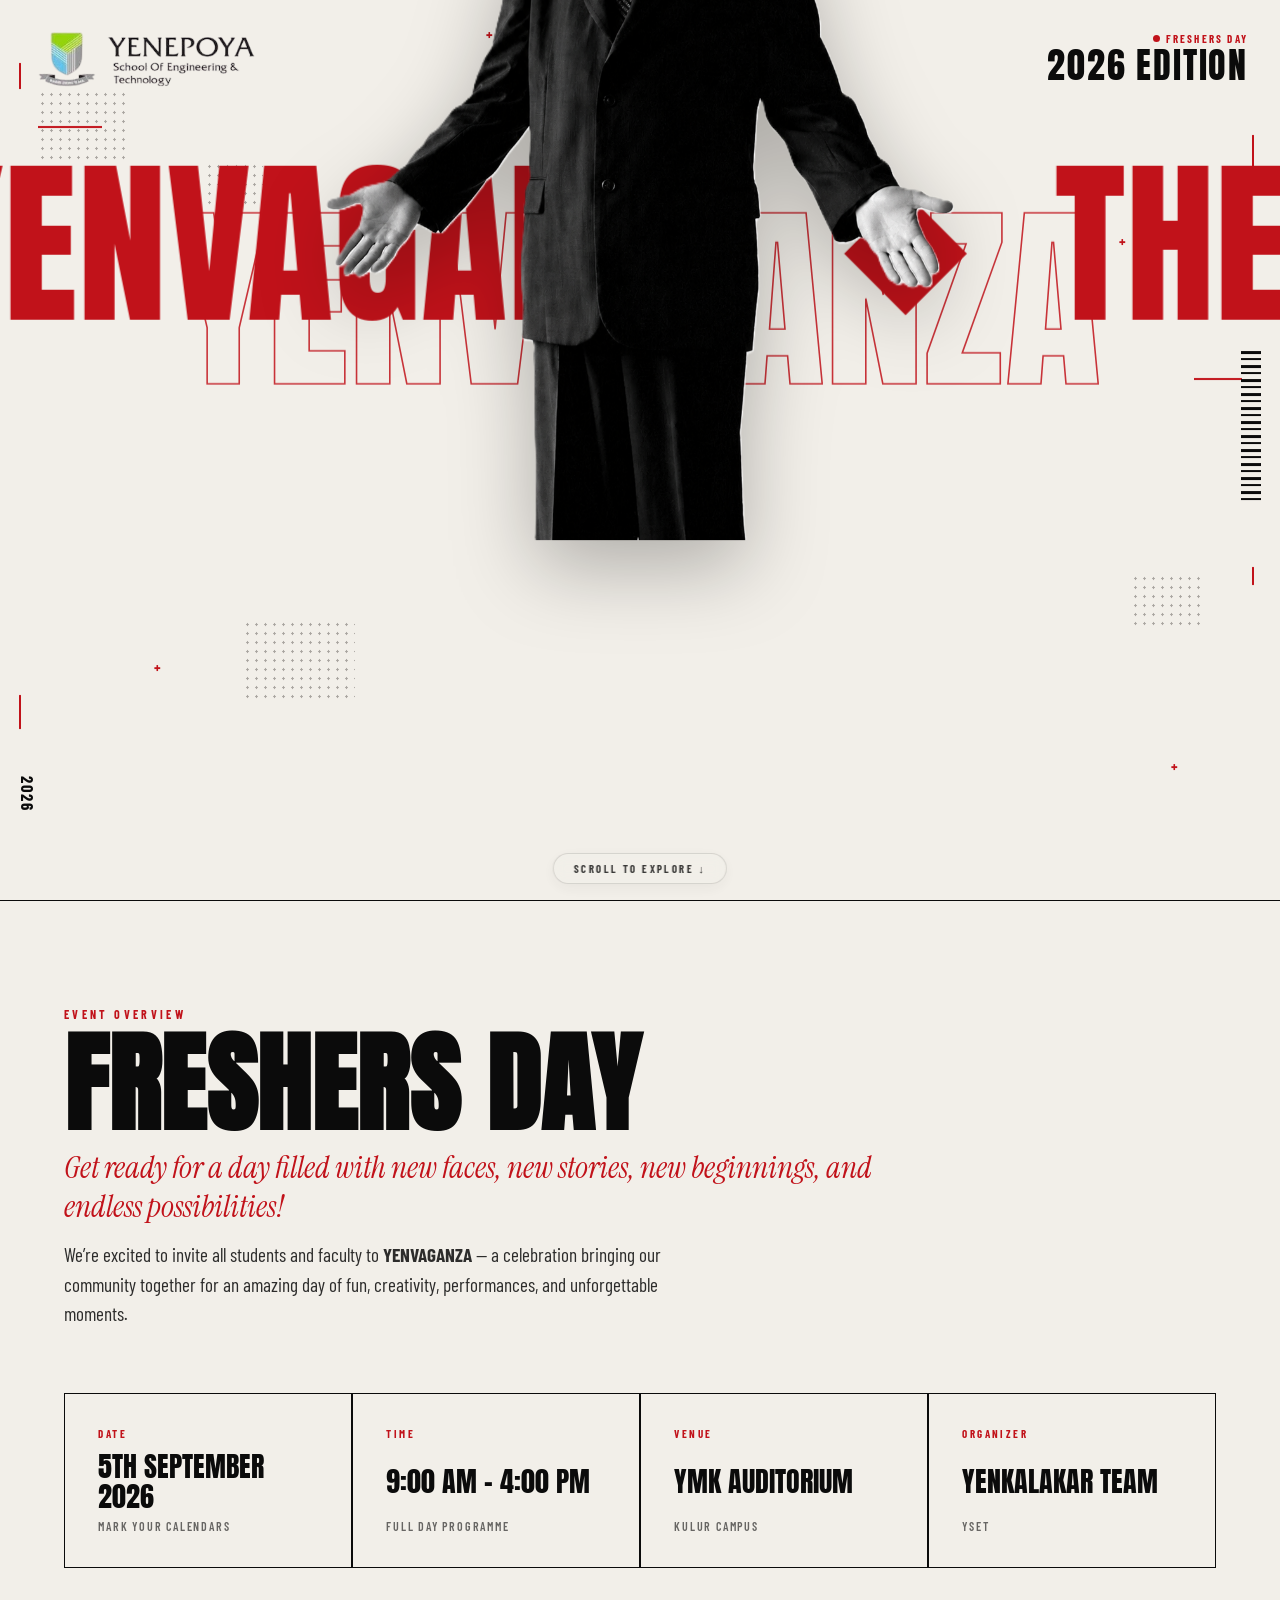
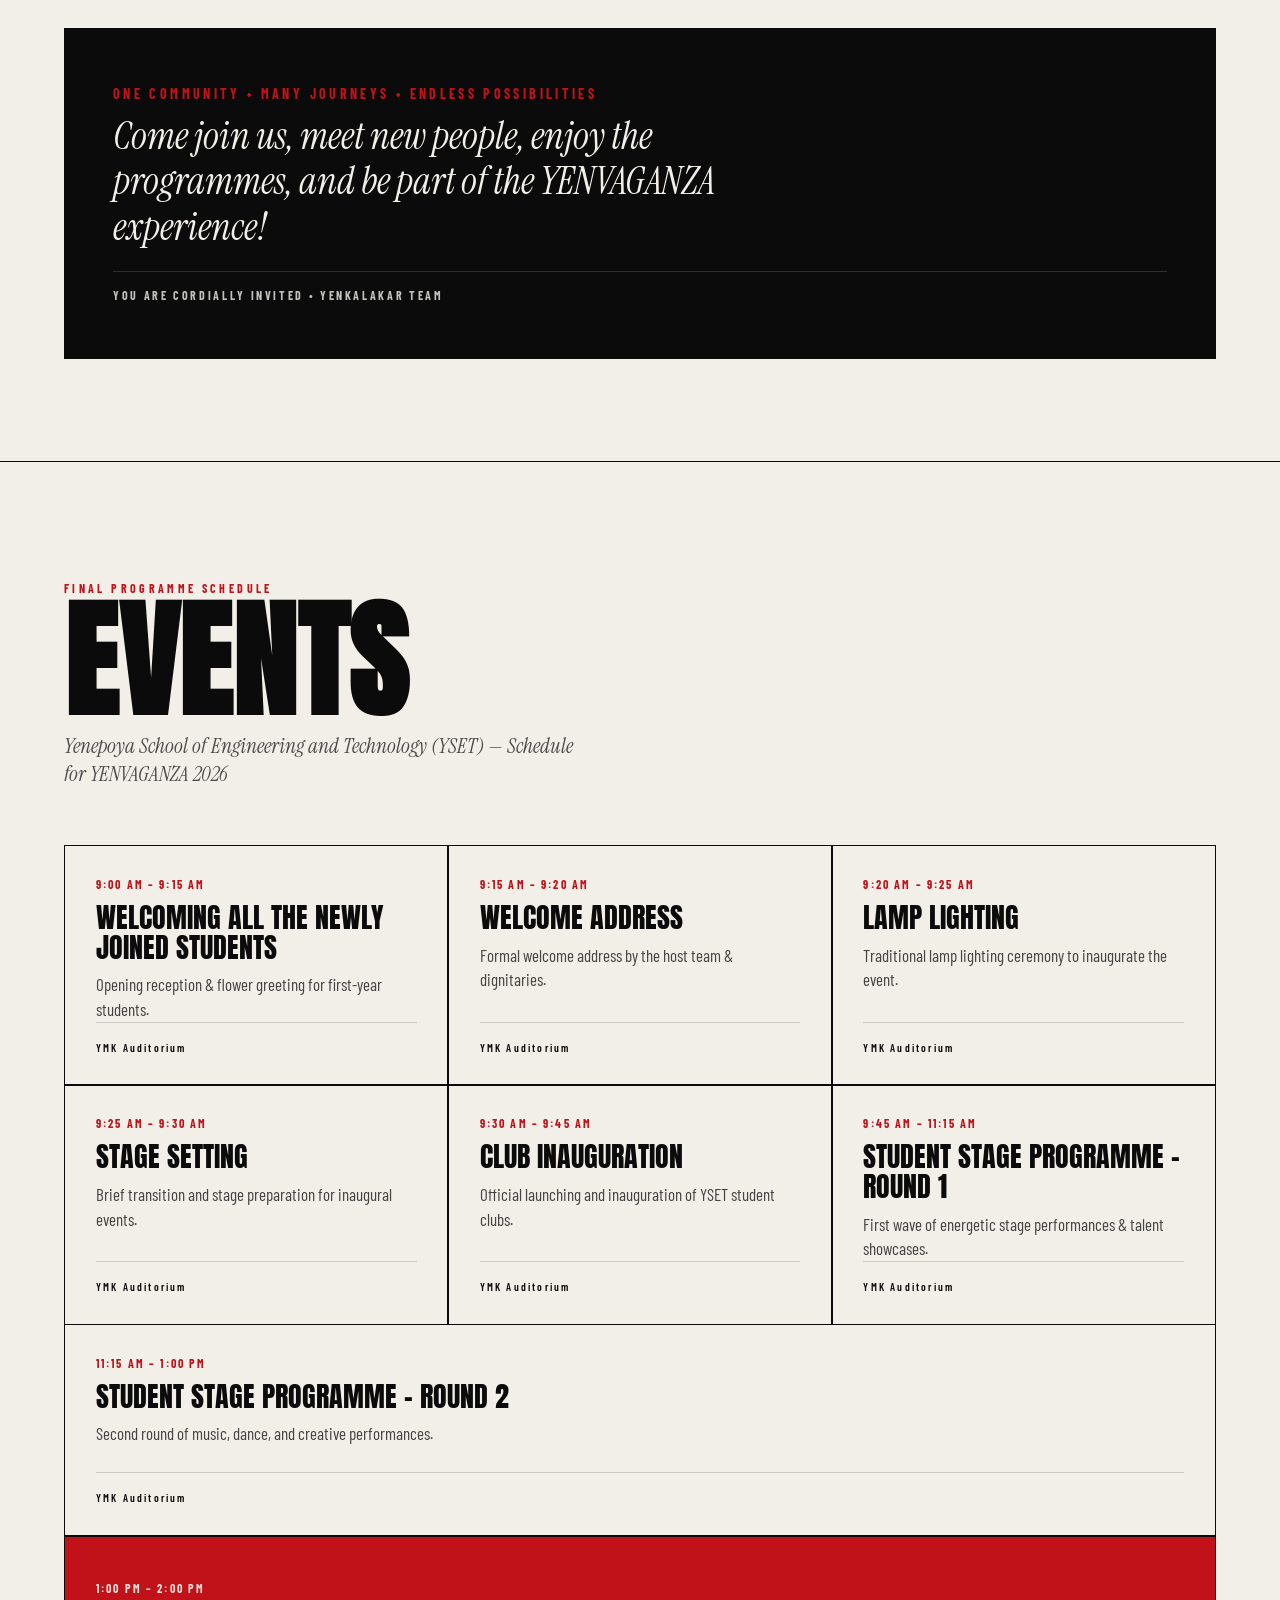
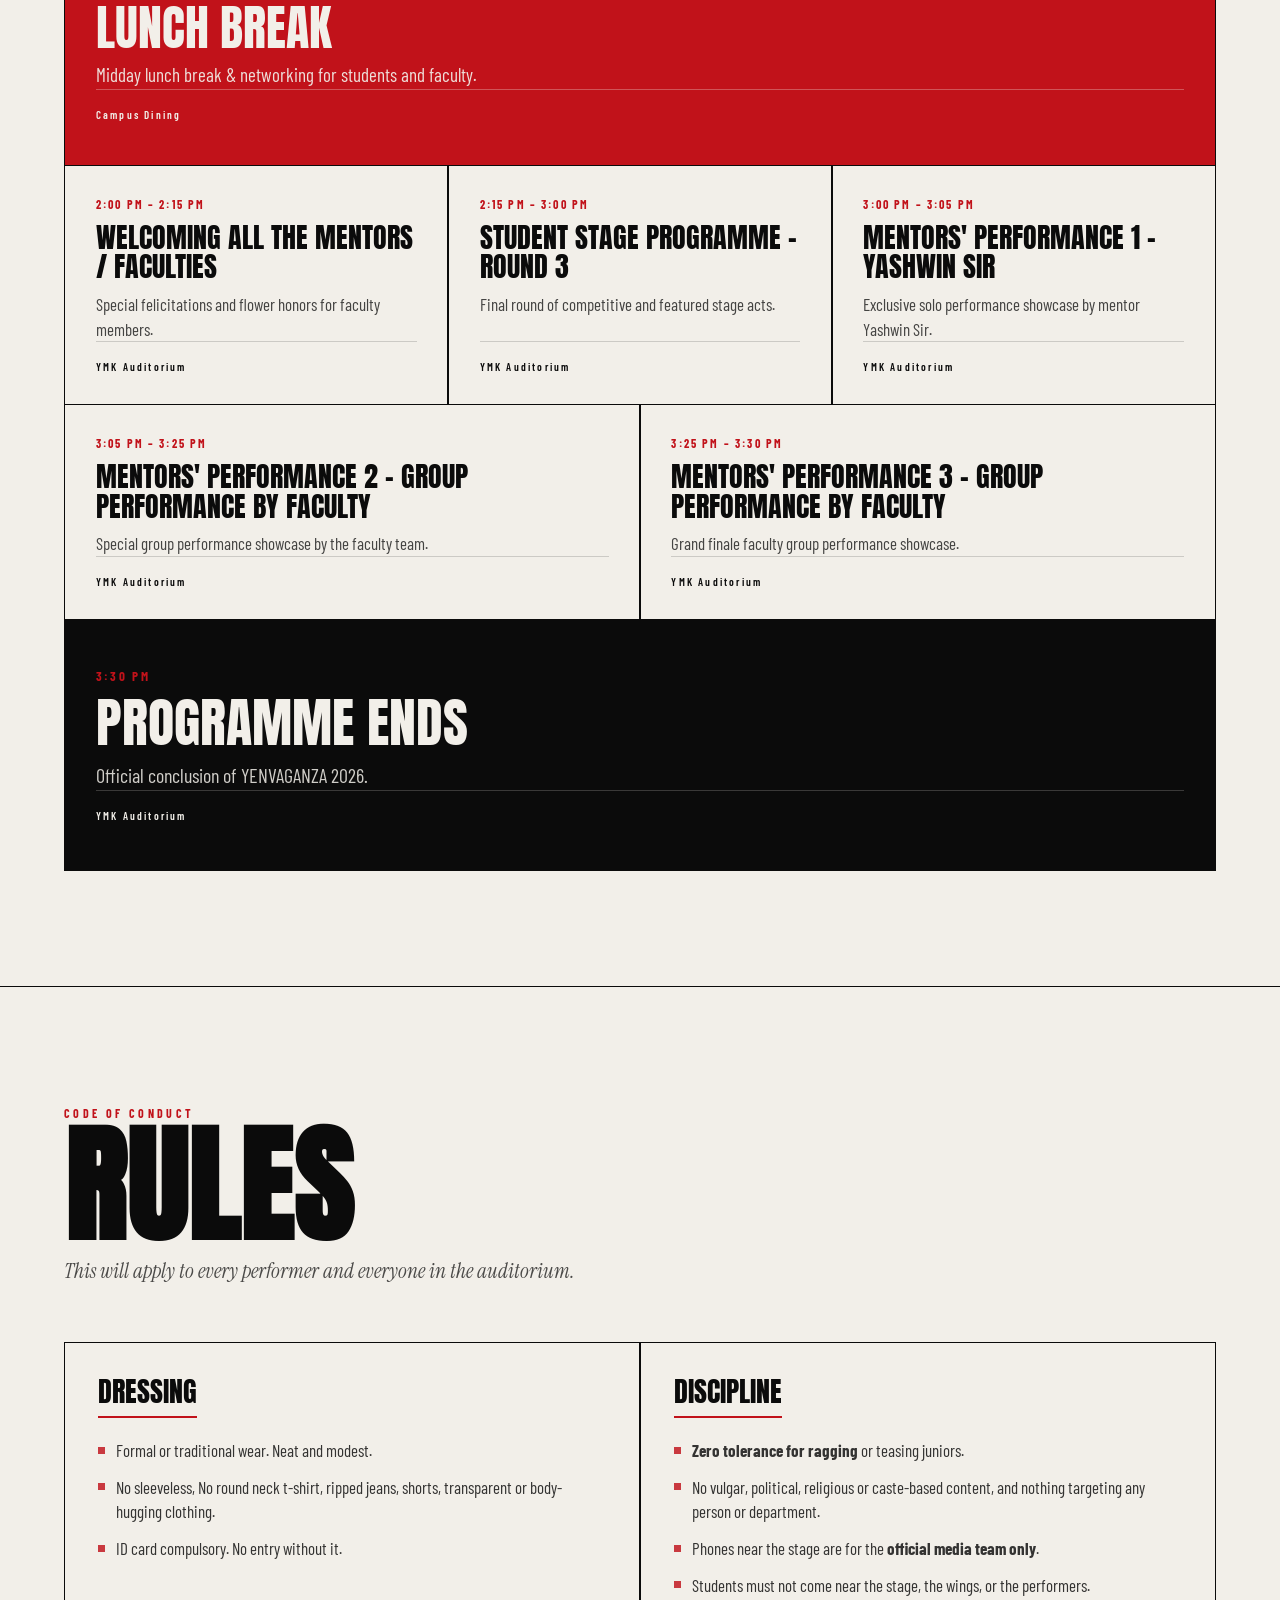
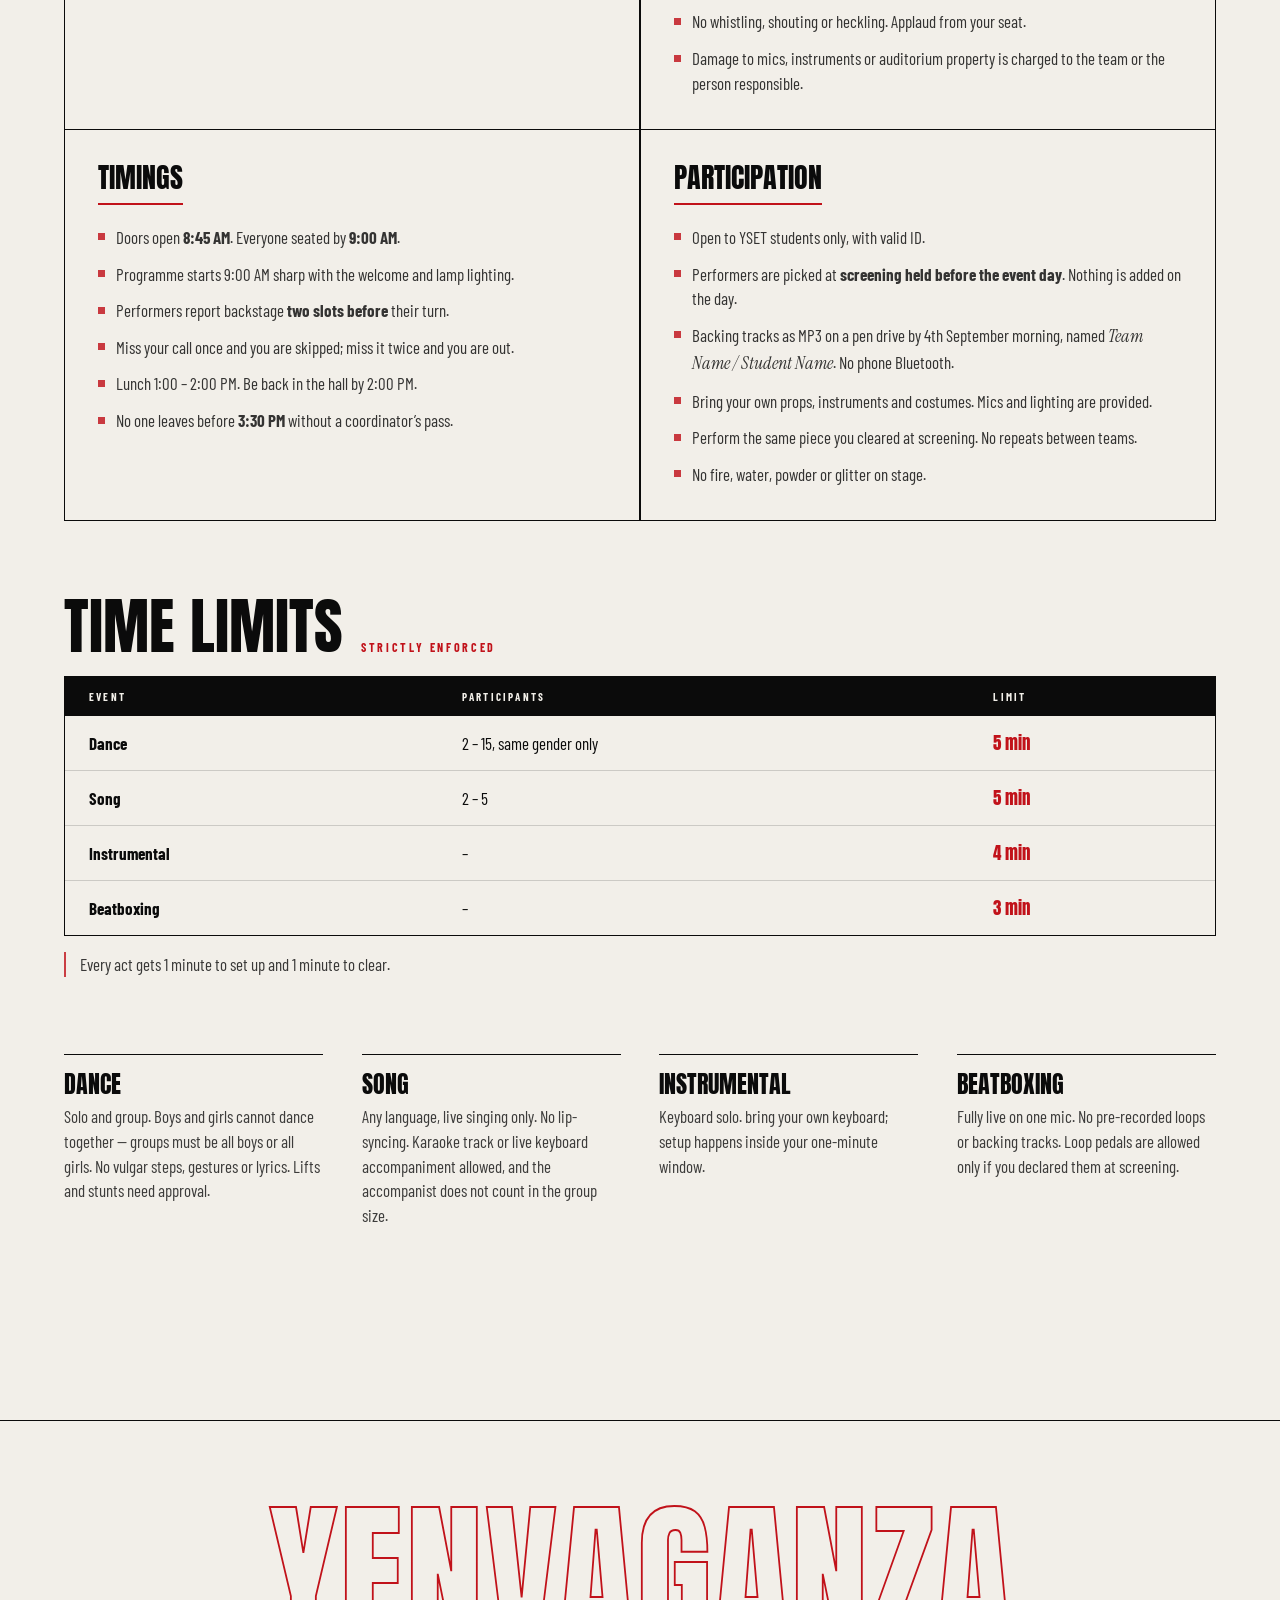
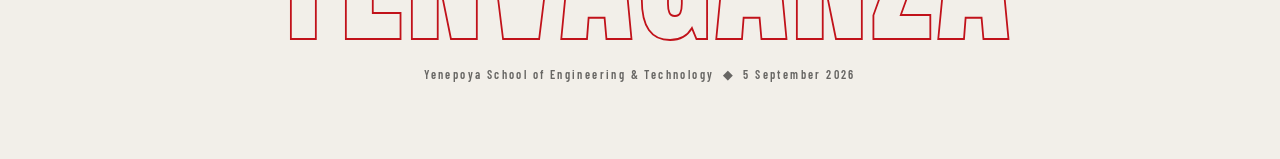
==== commit b8894de4: "initial commit" ====
--- a/index.html
+++ b/index.html
@@ -4,7 +4,7 @@
 <head>
   <meta charset="UTF-8">
   <meta name="viewport" content="width=device-width, initial-scale=1.0">
-  <title>YENVAGANZA — Freshers Day 2026 | Yenepoya SET</title>
+  <title>YENVAGANZA — Freshers Day 2026 | YSET</title>
   <meta name="description"
     content="YENVAGANZA — Freshers Day 2026 at Yenepoya School of Engineering &amp; Technology. September 5, 9:00 AM to 3:30 PM, YMK Auditorium.">
   <link rel="preconnect" href="https://fonts.googleapis.com">
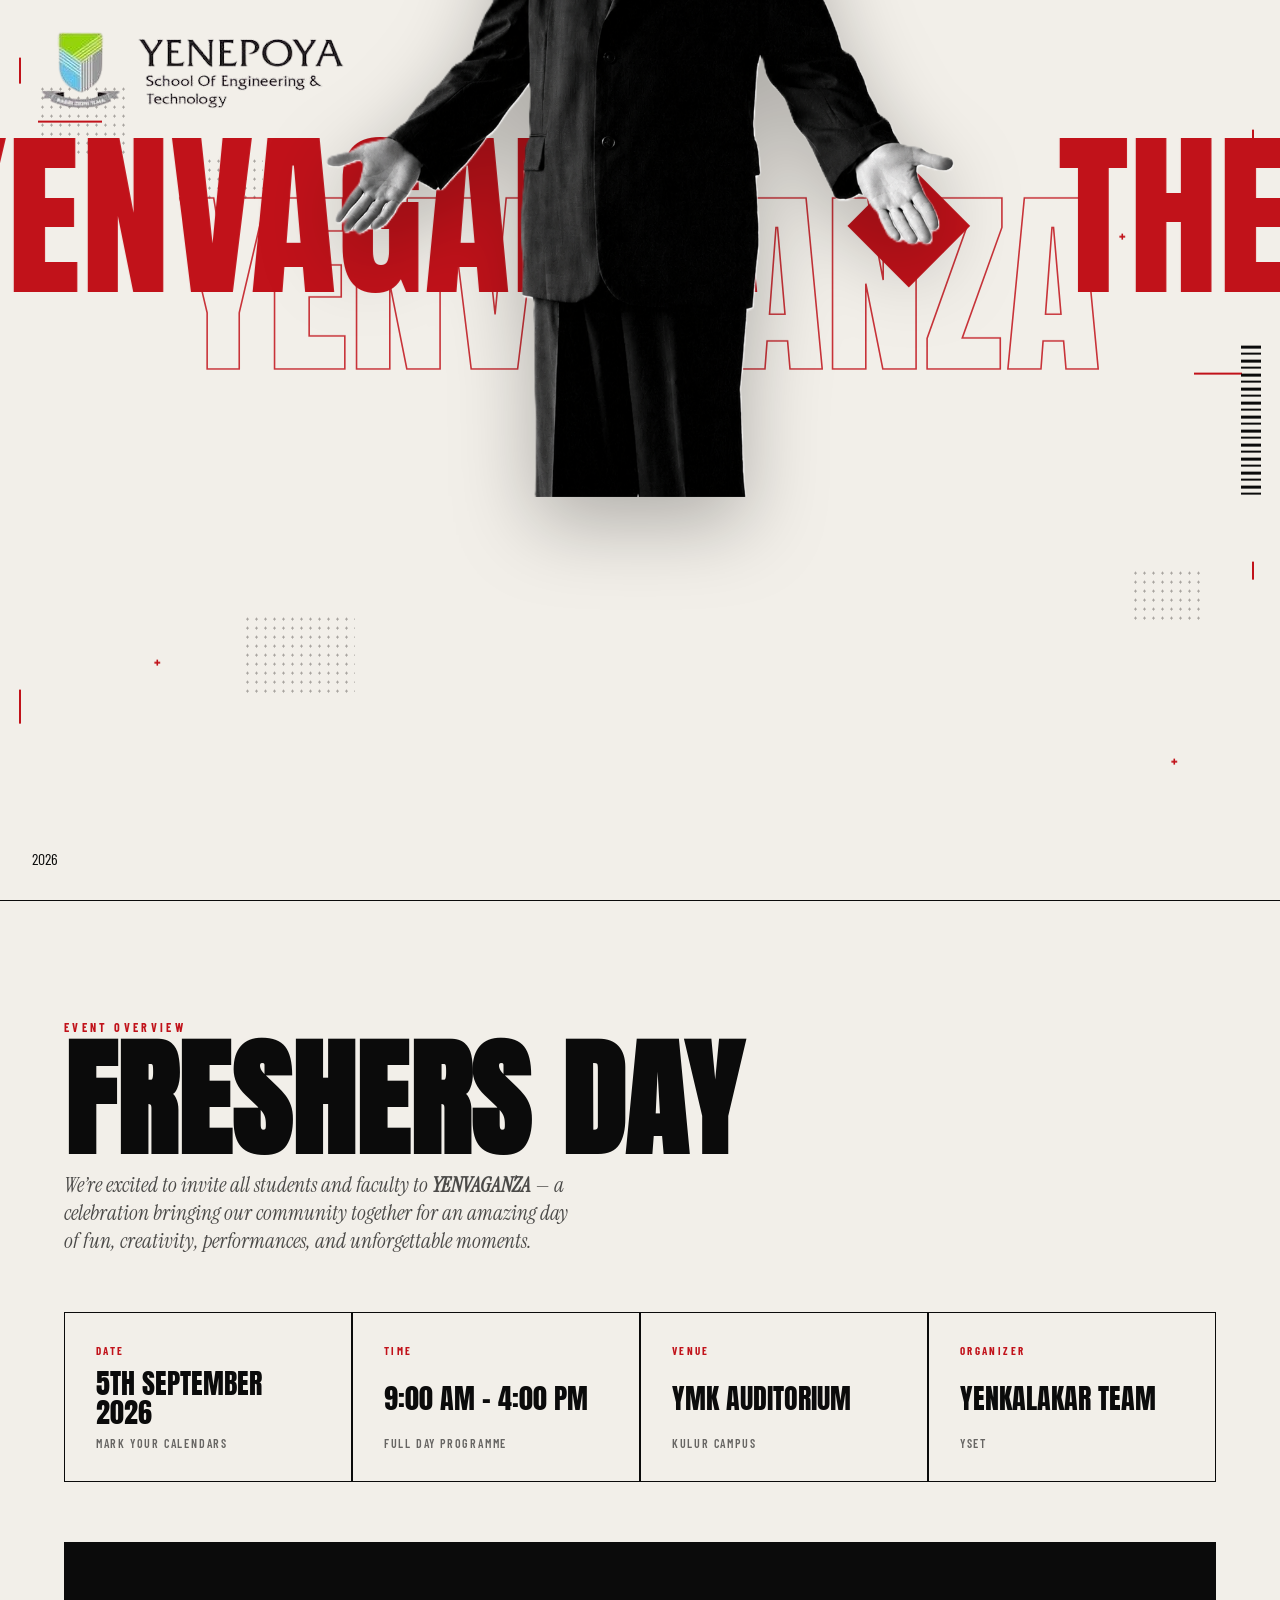
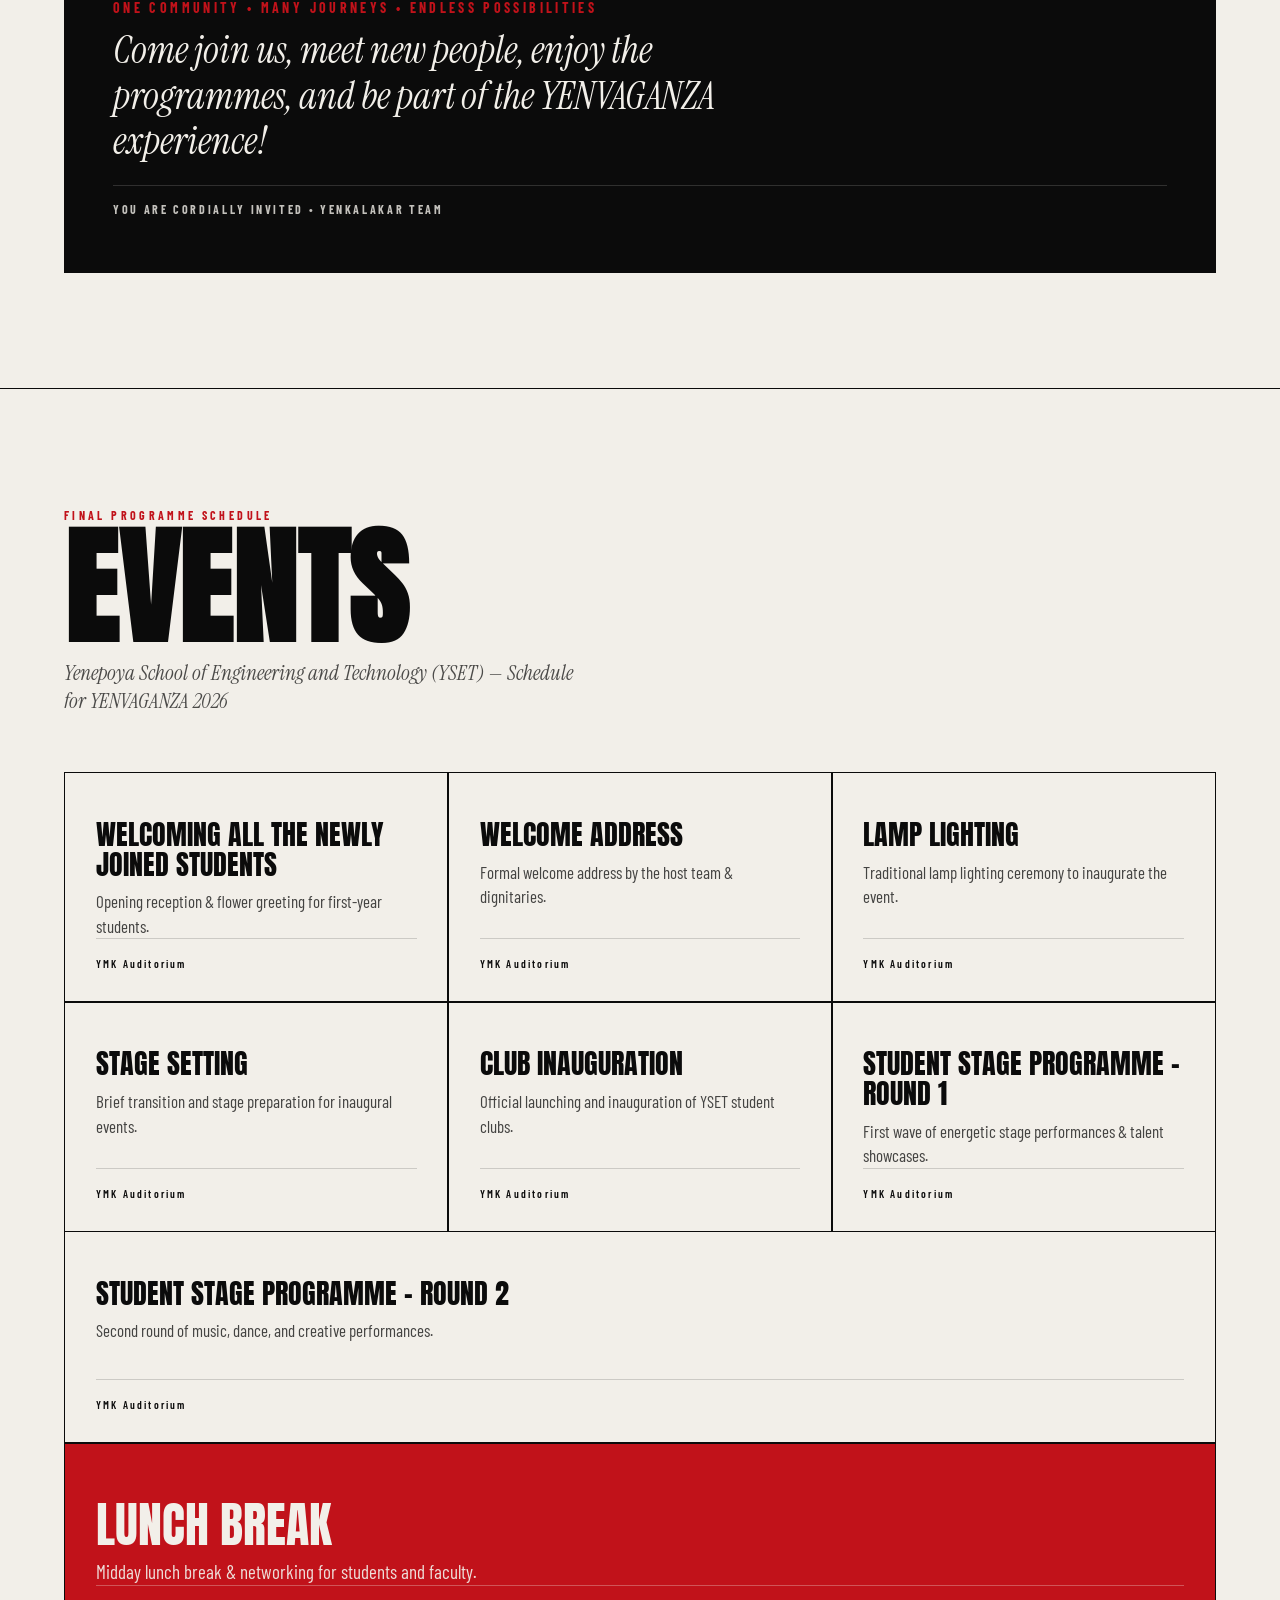
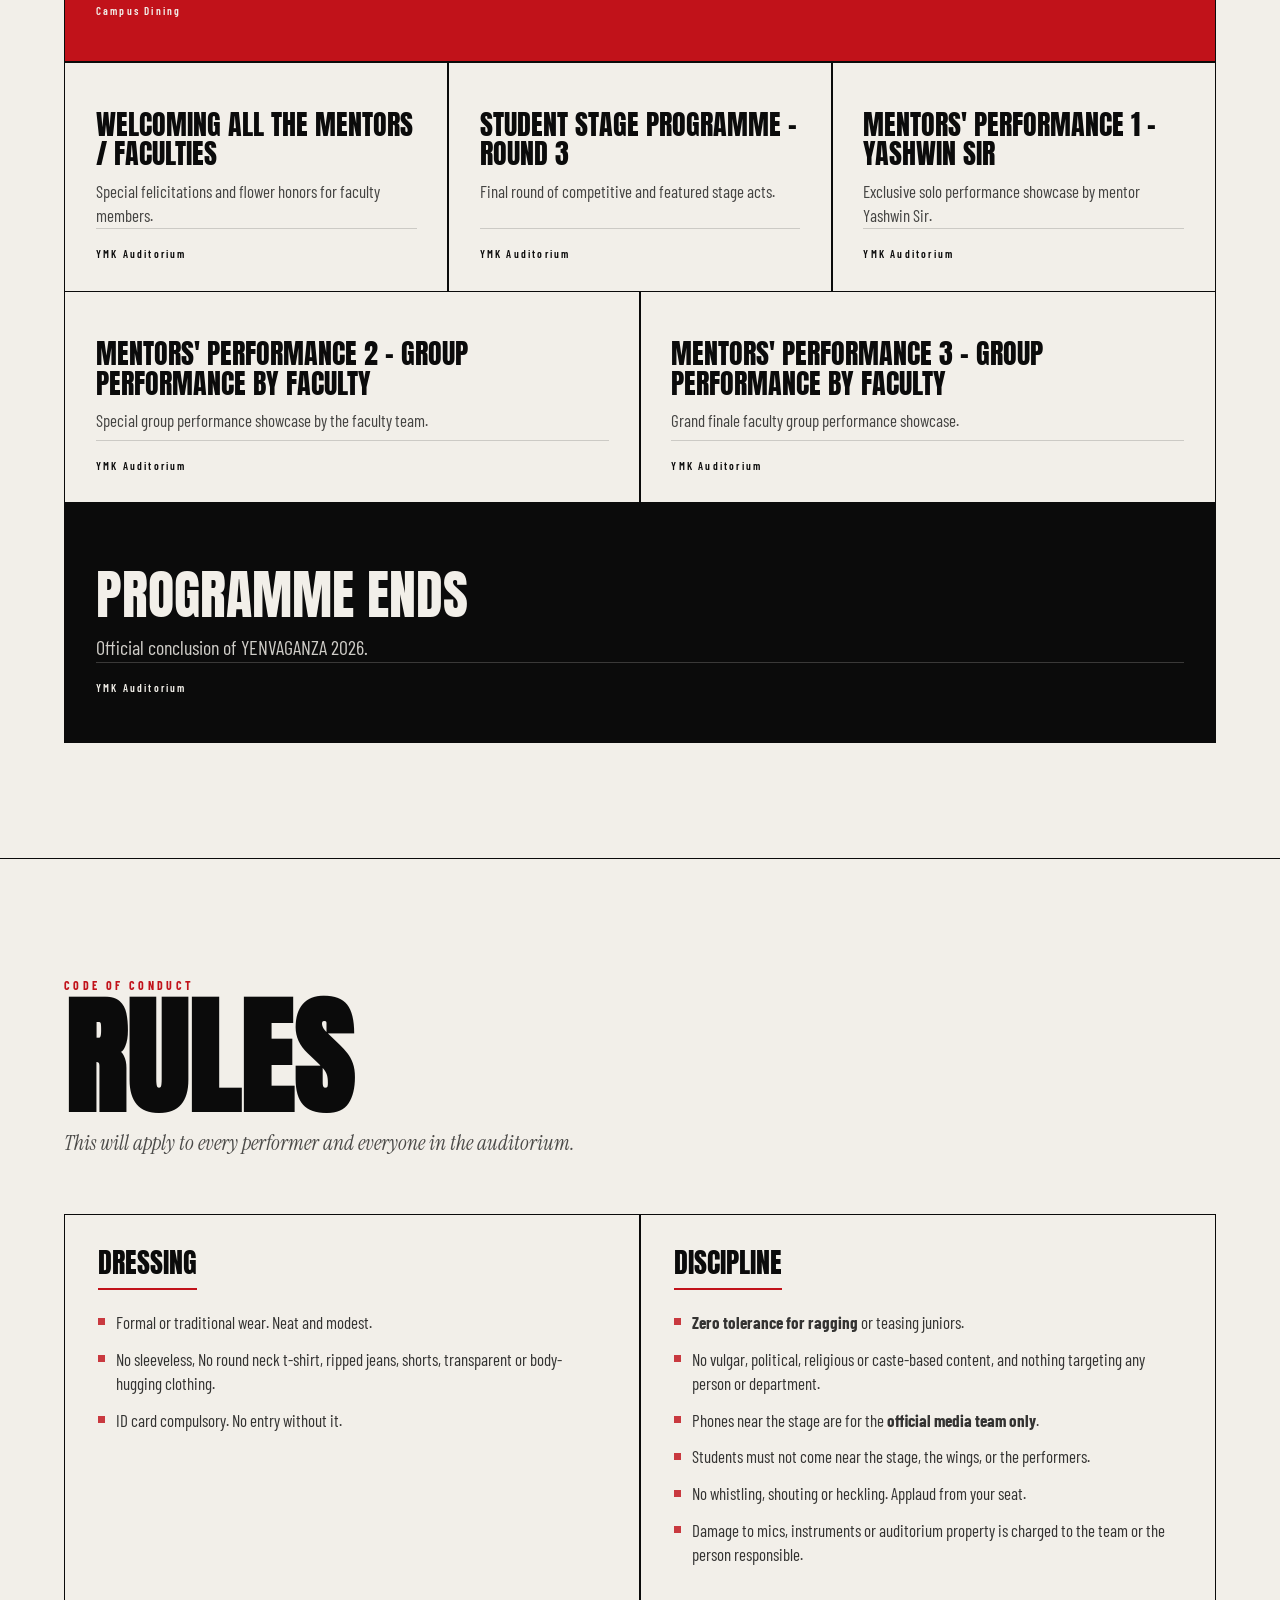
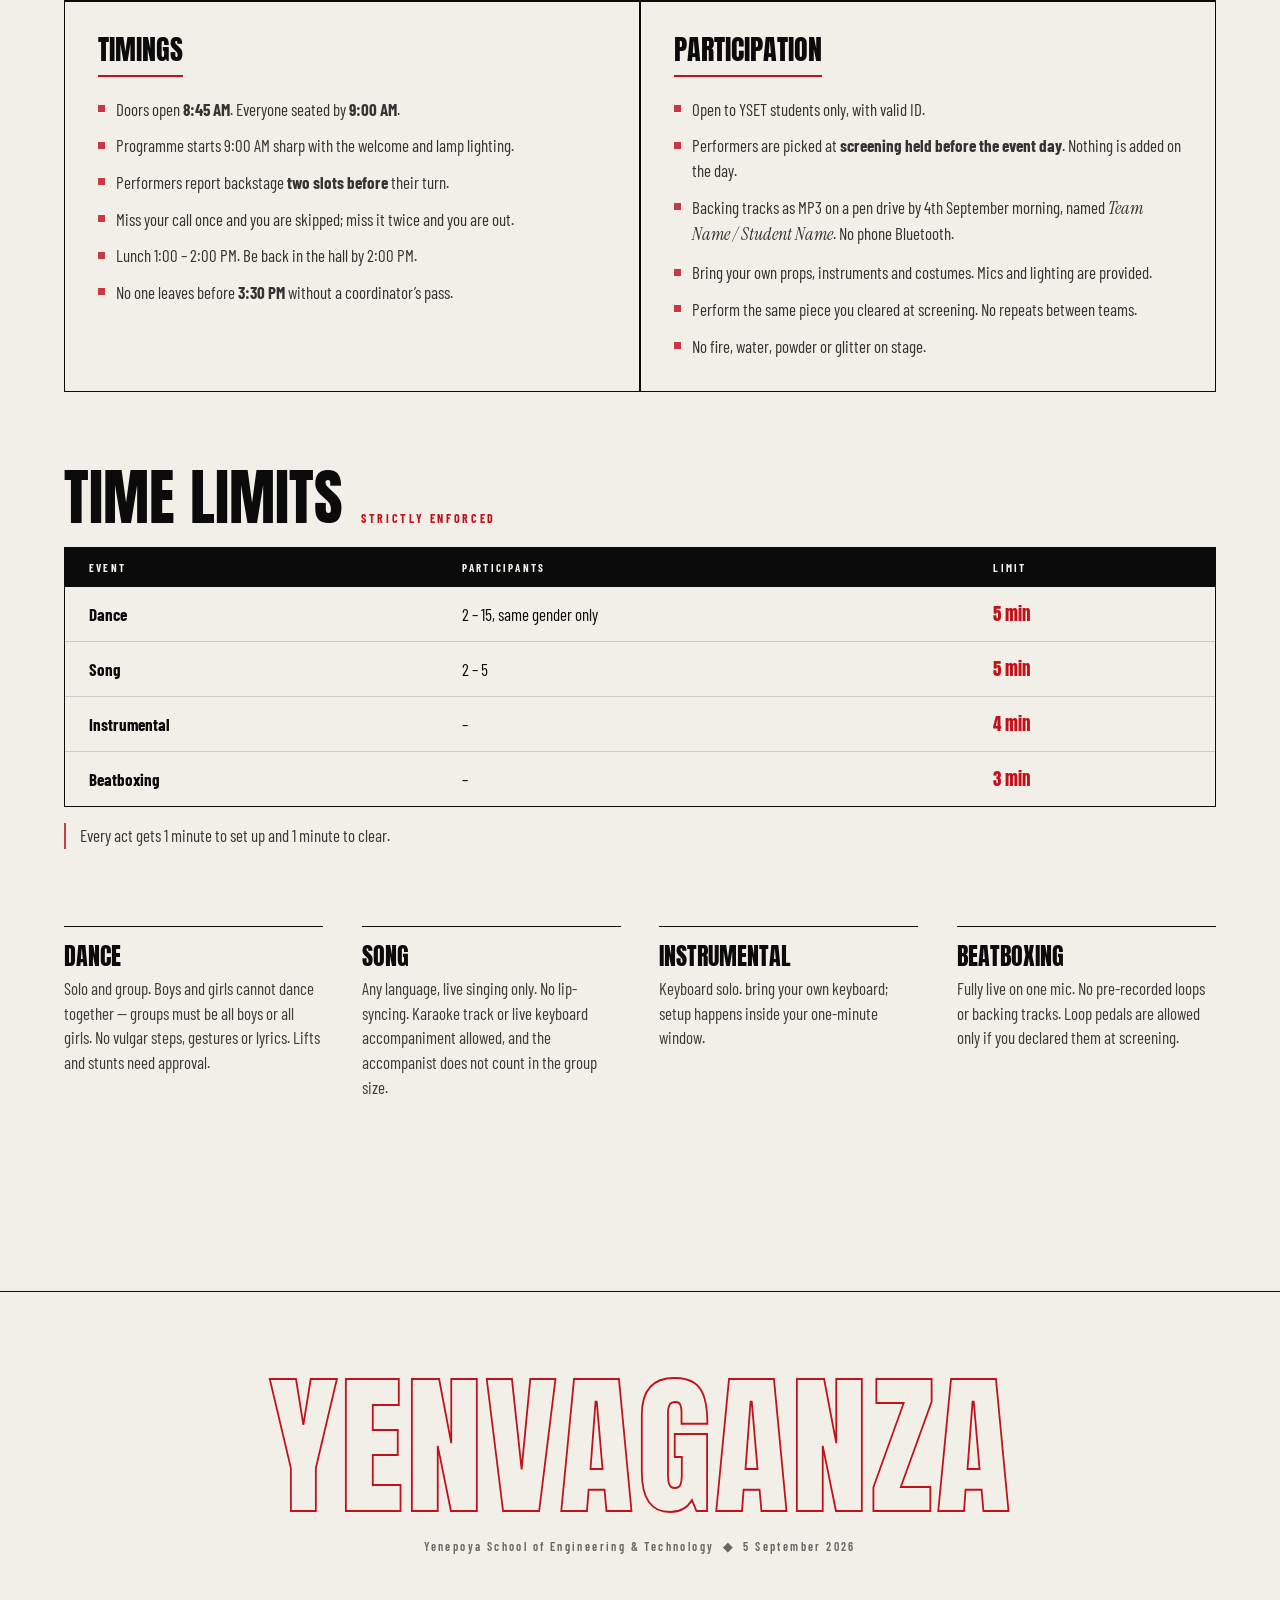
==== commit 5e1b513e: "added schedule page to view programe order" ====
--- a/index.html
+++ b/index.html
@@ -63,64 +63,61 @@
         <div class="brand">
           <img src="assets/yenepoya-logo.png" alt="Yenepoya School of Engineering & Technology" class="yenepoya-logo">
         </div>
-        <div class="hero-badge">
-          <span class="badge-tag"><span class="pulse"></span> FRESHERS DAY</span>
-          <span class="badge-year">2026 EDITION</span>
-        </div>
+        <!-- <div class="hero-actions">
+          <a href="schedule.html" class="top-schedule-link">
+            <svg aria-hidden="true" width="16" height="16" viewBox="0 0 24 24" fill="none" stroke="currentColor" stroke-width="2.5" stroke-linecap="round" stroke-linejoin="round">
+              <circle cx="11" cy="11" r="7"></circle>
+              <line x1="16.2" y1="16.2" x2="21" y2="21"></line>
+            </svg>
+            <span>Running Order</span>
+          </a>
+        </div> -->
       </header>
+
     </div>
 
     <div class="year">2026</div>
-    <a class="scroll" href="#about">SCROLL TO EXPLORE &darr;</a>
   </section>
 
-  <!-- ============ EVENT DETAILS ============ -->
+
+  <!-- ============ EVENT OVERVIEW ============ -->
   <section class="event-info" id="about">
-    <div class="info-container">
-      <div class="info-head">
-        <span class="eyebrow">EVENT OVERVIEW</span>
-        <h2>FRESHERS DAY</h2>
-        <p class="info-intro">
-          Get ready for a day filled with <em>new faces, new stories, new beginnings, and endless possibilities!</em>
-        </p>
-        <p class="info-body">
-          We’re excited to invite all students and faculty to <strong>YENVAGANZA</strong> — a celebration bringing our
-          community together for an amazing day of fun, creativity, performances, and unforgettable moments.
-        </p>
-      </div>
-
-      <div class="details-grid">
-        <div class="detail-card">
-          <span class="detail-badge">DATE</span>
-          <h4 class="detail-val">5th September 2026</h4>
-          <span class="detail-sub">Mark your calendars</span>
-        </div>
-
-        <div class="detail-card">
-          <span class="detail-badge">TIME</span>
-          <h4 class="detail-val">9:00 AM – 4:00 PM</h4>
-          <span class="detail-sub">Full day programme</span>
-        </div>
-
-        <div class="detail-card">
-          <span class="detail-badge">VENUE</span>
-          <h4 class="detail-val">YMK Auditorium</h4>
-          <span class="detail-sub">Kulur Campus</span>
-        </div>
-
-        <div class="detail-card">
-          <span class="detail-badge">ORGANIZER</span>
-          <h4 class="detail-val">YENKALAKAR Team</h4>
-          <span class="detail-sub">YSET</span>
-        </div>
-      </div>
-
-      <div class="info-banner">
-        <div class="motto-tag">ONE COMMUNITY &bull; MANY JOURNEYS &bull; ENDLESS POSSIBILITIES</div>
-        <p class="invite-msg">Come join us, meet new people, enjoy the programmes, and be part of the YENVAGANZA
-          experience!</p>
-        <div class="invite-stamp">YOU ARE CORDIALLY INVITED &bull; YENKALAKAR TEAM</div>
-      </div>
+    <div class="sec-head">
+      <span class="eyebrow">EVENT OVERVIEW</span>
+      <h2>FRESHERS DAY</h2>
+      <p class="lede">We’re excited to invite all students and faculty to <strong>YENVAGANZA</strong> — a celebration bringing our community together for an amazing day of fun, creativity, performances, and unforgettable moments.</p>
+    </div>
+
+    <div class="details-grid">
+      <div class="detail-card">
+        <span class="detail-badge">DATE</span>
+        <h4 class="detail-val">5th September 2026</h4>
+        <span class="detail-sub">Mark your calendars</span>
+      </div>
+
+      <div class="detail-card">
+        <span class="detail-badge">TIME</span>
+        <h4 class="detail-val">9:00 AM – 4:00 PM</h4>
+        <span class="detail-sub">Full day programme</span>
+      </div>
+
+      <div class="detail-card">
+        <span class="detail-badge">VENUE</span>
+        <h4 class="detail-val">YMK Auditorium</h4>
+        <span class="detail-sub">Kulur Campus</span>
+      </div>
+
+      <div class="detail-card">
+        <span class="detail-badge">ORGANIZER</span>
+        <h4 class="detail-val">YENKALAKAR Team</h4>
+        <span class="detail-sub">YSET</span>
+      </div>
+    </div>
+
+    <div class="info-banner">
+      <div class="motto-tag">ONE COMMUNITY &bull; MANY JOURNEYS &bull; ENDLESS POSSIBILITIES</div>
+      <p class="invite-msg">Come join us, meet new people, enjoy the programmes, and be part of the YENVAGANZA experience!</p>
+      <div class="invite-stamp">YOU ARE CORDIALLY INVITED &bull; YENKALAKAR TEAM</div>
     </div>
   </section>
 
@@ -157,6 +154,7 @@
         <p>Brief transition and stage preparation for inaugural events.</p>
         <div class="where">YMK Auditorium</div>
       </article>
+
       <article class="card">
         <div class="slot">9:30 AM – 9:45 AM</div>
         <h3>Club Inauguration</h3>
@@ -370,4 +368,4 @@
   <script src="js/main.js"></script>
 </body>
 
-</html>+</html>
--- a/css/style.css
+++ b/css/style.css
@@ -280,201 +280,296 @@
    gap: 16px;
  }
 
- /* Updated Yenepoya logo */
- .brand {
-   display: flex;
-   align-items: flex-start;
-   gap: 12px;
- }
-
- .yenepoya-logo {
-   width: 230px;
-   height: auto;
-   max-height: 80px;
-   object-fit: contain;
-   object-position: left top;
- }
-
- /* Kept for compatibility if the old SVG is still present */
- .crest {
-   display: none
- }
-
- .brand h1,
- .brand p {
-   display: none;
- }
-
- /* --- hero badge top right --- */
- .hero-badge {
-   display: flex;
-   flex-direction: column;
-   align-items: flex-end;
-   gap: 4px;
- }
-
- .badge-tag {
-   font-weight: 700;
-   letter-spacing: .2em;
-   font-size: 11px;
-   color: var(--red);
+ .main-nav {
    display: flex;
    align-items: center;
    gap: 6px;
- }
-
- .badge-tag .pulse {
-   width: 7px;
-   height: 7px;
+   margin-left: auto;
+ }
+
+ .main-nav > a:not(.top-schedule-link) {
+   padding: 9px 10px;
+   color: rgba(242, 239, 233, .74);
+   font-size: 11px;
+   font-weight: 700;
+   letter-spacing: .1em;
+   text-decoration: none;
+   text-transform: uppercase;
+   transition: color .2s ease;
+   left: 16%;
+   width: 58px;
+   height: 44px
+ }
+
+ .d3 {
+   bottom: 17%;
+   left: 19%;
+   width: 112px;
+   height: 82px
+ }
+
+ .d4 {
+   bottom: 25%;
+   right: 6%;
+   width: 72px;
+   height: 56px
+ }
+
+ .d5 {
+   top: 5%;
+   left: 53%;
+   width: 44px;
+   height: 118px
+ }
+
+ .tick {
+   position: absolute;
    background: var(--red);
-   border-radius: 50%;
-   box-shadow: 0 0 0 rgba(193, 18, 26, .4);
-   animation: pulse-ring 2s infinite;
- }
-
- @keyframes pulse-ring {
-   0% {
-     box-shadow: 0 0 0 0 rgba(193, 18, 26, .6)
-   }
-
-   70% {
-     box-shadow: 0 0 0 8px rgba(193, 18, 26, 0)
-   }
-
-   100% {
-     box-shadow: 0 0 0 0 rgba(193, 18, 26, 0)
-   }
- }
-
- .badge-year {
+   display: block;
+ }
+
+ .t1 {
+   top: 12%;
+   left: 1.5%;
+   width: 2px;
+   height: 26px
+ }
+
+ .t2 {
+   top: 34%;
+   left: 1.5%;
+   width: 2px;
+   height: 14px
+ }
+
+ .t3 {
+   bottom: 14%;
+   left: 1.5%;
+   width: 2px;
+   height: 34px
+ }
+
+ .t4 {
+   top: 20%;
+   right: 2%;
+   width: 2px;
+   height: 40px
+ }
+
+ .t5 {
+   bottom: 30%;
+   right: 2%;
+   width: 2px;
+   height: 18px
+ }
+
+ .rule {
+   position: absolute;
+   height: 1.5px;
+   background: var(--red);
+   display: block;
+ }
+
+ .r1 {
+   top: 19%;
+   left: 3%;
+   width: 64px
+ }
+
+ .r2 {
+   top: 47%;
+   right: 3%;
+   width: 48px
+ }
+
+ .plus {
+   position: absolute;
+   color: var(--red);
+   font-size: 15px;
+   line-height: 1;
+   font-weight: 700;
+ }
+
+ .p1 {
+   top: 8%;
+   left: 38%
+ }
+
+ .p2 {
+   top: 23%;
+   left: 14%
+ }
+
+ .p3 {
+   bottom: 20%;
+   left: 12%
+ }
+
+ .p4 {
+   bottom: 9%;
+   right: 8%
+ }
+
+ .p5 {
+   top: 31%;
+   right: 12%
+ }
+
+ .barcode {
+   position: absolute;
+   top: 44%;
+   right: 1.5%;
+   width: 20px;
+   height: 150px;
+   background: repeating-linear-gradient(180deg,
+       var(--ink) 0 3px,
+       transparent 3px 7px,
+       var(--ink) 7px 9px,
+       transparent 9px 14px);
+ }
+
+ /* --- outline wordmark --- */
+
+ .ghost {
    font-family: 'Anton', sans-serif;
-   font-size: clamp(20px, 2.8vw, 36px);
+   font-size: clamp(72px, 15.5vw, 215px);
+   color: transparent;
+   -webkit-text-stroke: 1.6px var(--red);
+   white-space: nowrap;
+   transform: translateY(-8%);
+   opacity: .85;
+ }
+
+ /* --- rolling title --- */
+
+ .roll {
+   display: flex;
+   white-space: nowrap;
+   font-family: 'Anton', sans-serif;
+   font-size: clamp(64px, 14vw, 196px);
    line-height: .9;
-   letter-spacing: .05em;
- }
-
- .scroll {
-   position: absolute;
-   bottom: 16px;
-   left: 50%;
-   transform: translateX(-50%);
-   font-weight: 700;
-   letter-spacing: .22em;
-   font-size: 11px;
-   color: var(--ink);
-   opacity: .8;
-   z-index: 6;
-   text-decoration: none;
-   padding: 8px 20px;
-   background: rgba(242, 239, 233, .88);
-   backdrop-filter: blur(6px);
-   -webkit-backdrop-filter: blur(6px);
-   border-radius: 100px;
-   border: 1px solid rgba(11, 11, 11, .15);
-   box-shadow: 0 4px 16px rgba(0, 0, 0, .06);
-   transition: all .25s ease;
-   animation: bob 2.4s ease-in-out infinite;
- }
-
- .scroll:hover {
-   opacity: 1;
-   background: var(--red);
-   color: var(--paper);
-   border-color: var(--red);
-   transform: translate(-50%, 3px);
- }
-
- @keyframes bob {
-
-   0%,
-   100% {
-     transform: translate(-50%, 0)
-   }
-
-   50% {
-     transform: translate(-50%, 5px)
-   }
- }
-
- .year {
-   position: absolute;
-   left: clamp(9px, 1.4vw, 20px);
-   bottom: clamp(28px, 7vw, 88px);
-   font-weight: 700;
-   font-size: clamp(12px, 1.3vw, 17px);
-   letter-spacing: .1em;
-   writing-mode: vertical-rl;
-   z-index: 6;
- }
-
- /* ================= EVENT DETAILS ================= */
-
- .event-info {
-   position: relative;
-   padding: clamp(60px, 8vw, 120px) clamp(18px, 5vw, 80px);
-   border-top: 1.5px solid var(--ink);
-   background: var(--paper);
- }
-
- .info-container {
-   max-width: 1200px;
-   margin: 0 auto;
- }
-
- .info-head {
-   max-width: 820px;
-   margin-bottom: clamp(36px, 5vw, 64px);
- }
-
- .info-head h2 {
-   font-family: 'Anton', sans-serif;
-   font-size: clamp(44px, 8.5vw, 115px);
-   line-height: .88;
-   letter-spacing: .005em;
-   margin: 6px 0 16px;
- }
-
- .info-intro {
-   font-family: 'Instrument Serif', serif;
-   font-style: italic;
-   font-size: clamp(20px, 2.4vw, 32px);
-   line-height: 1.25;
    color: var(--red);
-   margin-bottom: 14px;
- }
-
- .info-body {
-   font-size: clamp(16px, 1.5vw, 20px);
-   line-height: 1.55;
-   opacity: .85;
-   max-width: 68ch;
- }
-
- .details-grid {
-   display: grid;
-   grid-template-columns: repeat(auto-fit, minmax(230px, 1fr));
-   gap: 1.5px;
-   background: var(--ink);
-   border: 1.5px solid var(--ink);
-   margin-bottom: clamp(36px, 5vw, 60px);
- }
-
- .detail-card {
-   position: relative;
-   background: var(--paper);
-   padding: clamp(24px, 2.6vw, 34px);
-   display: flex;
-   flex-direction: column;
-   justify-content: space-between;
-   min-height: 165px;
-   overflow: hidden;
-   transition:
-     transform .35s cubic-bezier(0.16, 1, 0.3, 1),
-     background-color .35s ease,
-     color .35s ease,
-     box-shadow .35s ease;
+   transform: translateY(18%);
    will-change: transform;
  }
+
+ .roll span {
+   padding-right: .04em
+ }
+
+ /* --- figure --- */
+
+ .figure {
+   height: min(94vh, 880px);
+   width: auto;
+   object-fit: contain;
+   filter: drop-shadow(0 26px 40px rgba(0, 0, 0, .28));
+ }
+
+ /* --- poster copy --- */
+
+ .main-nav > a:not(.top-schedule-link):hover { color: var(--paper); }
+
+ .main-nav > a:focus-visible {
+ }
+
+  .top {
+    display: flex;
+    justify-content: space-between;
+    align-items: center;
+    gap: 16px;
+    position: relative;
+    z-index: 10;
+  }
+
+  .hero-actions {
+    display: flex;
+    align-items: center;
+    gap: 12px;
+    margin-left: auto;
+  }
+
+  .top-schedule-link {
+    display: inline-flex;
+    align-items: center;
+    gap: 8px;
+    padding: 10px 20px;
+    color: #FFFFFF;
+    background: linear-gradient(135deg, var(--red) 0%, #A20D14 100%);
+    border: 1.5px solid rgba(255, 255, 255, 0.3);
+    border-radius: 999px;
+    text-decoration: none;
+    font-family: 'Barlow Condensed', sans-serif;
+    font-size: 13px;
+    font-weight: 800;
+    letter-spacing: 0.12em;
+    text-transform: uppercase;
+    box-shadow: 0 6px 20px rgba(193, 18, 26, 0.45);
+    backdrop-filter: blur(10px);
+    transition: all 0.25s cubic-bezier(0.16, 1, 0.3, 1);
+  }
+
+  .top-schedule-link svg {
+    color: #FFFFFF;
+    transition: transform 0.25s ease;
+  }
+
+  .top-schedule-link:hover {
+    background: #0D0D0D;
+    color: #FFFFFF;
+    border-color: var(--red);
+    transform: translateY(-2px);
+    box-shadow: 0 10px 28px rgba(13, 13, 13, 0.5);
+  }
+
+  .top-schedule-link:hover svg {
+    transform: scale(1.15) rotate(15deg);
+  }
+
+  .top-schedule-link:focus-visible { outline: 3px solid #FFD700; outline-offset: 4px; }
+
+  /* ================= EVENT OVERVIEW ================= */
+
+  .event-info {
+    position: relative;
+    padding: clamp(60px, 9vw, 130px) clamp(18px, 5vw, 80px);
+    border-top: 1.5px solid var(--ink);
+    background: var(--paper);
+  }
+
+  .details-grid {
+    display: grid;
+    grid-template-columns: repeat(4, 1fr);
+    gap: 1.5px;
+    background: var(--ink);
+    border: 1.5px solid var(--ink);
+    margin-bottom: clamp(36px, 5vw, 60px);
+  }
+
+  @media (max-width: 900px) {
+    .details-grid {
+      grid-template-columns: repeat(2, 1fr);
+    }
+  }
+
+  @media (max-width: 580px) {
+    .details-grid {
+      grid-template-columns: 1fr;
+    }
+  }
+
+  .detail-card {
+    position: relative;
+    background: var(--paper);
+    padding: clamp(22px, 2.4vw, 34px);
+    display: flex;
+    flex-direction: column;
+    justify-content: space-between;
+    min-height: 165px;
+    overflow: hidden;
+    transition: transform .35s cubic-bezier(0.16, 1, 0.3, 1), background-color .35s ease, color .35s ease, box-shadow .35s ease;
+    will-change: transform;
+  }
 
  .detail-card::before {
    content: "";
@@ -662,6 +757,188 @@
  .slot {
    font-weight: 700;
    letter-spacing: .18em;
+   left: 0;
+   width: 100%;
+   height: 4px;
+   background: var(--red);
+   transform: scaleX(0);
+   transform-origin: left;
+   transition: transform .35s cubic-bezier(0.16, 1, 0.3, 1);
+ }
+
+ .detail-card:hover {
+   background: var(--ink);
+   color: var(--paper);
+   transform: translateY(-6px);
+   box-shadow: 0 16px 36px rgba(11, 11, 11, .22);
+   z-index: 2;
+ }
+
+ .detail-card:hover::before {
+   transform: scaleX(1);
+ }
+
+ .detail-badge {
+   font-weight: 700;
+   letter-spacing: .22em;
+   font-size: 11px;
+   color: var(--red);
+   margin-bottom: 12px;
+   text-transform: uppercase;
+   transition: transform .3s ease, color .3s ease;
+ }
+
+ .detail-card:hover .detail-badge {
+   transform: translateX(4px);
+   color: var(--paper);
+ }
+
+ .detail-val {
+   font-family: 'Anton', sans-serif;
+   font-weight: 400;
+   font-size: clamp(22px, 2.2vw, 30px);
+   line-height: 1.05;
+   margin-bottom: 8px;
+   text-transform: uppercase;
+   transition: color .3s ease, transform .3s ease;
+ }
+
+ .detail-card:hover .detail-val {
+   color: var(--red);
+   transform: translateX(4px);
+ }
+
+ .detail-sub {
+   font-size: 12px;
+   font-weight: 600;
+   letter-spacing: .15em;
+   opacity: .6;
+   text-transform: uppercase;
+   transition: opacity .3s ease, color .3s ease, transform .3s ease;
+ }
+
+ .detail-card:hover .detail-sub {
+   opacity: .9;
+   color: var(--paper);
+   transform: translateX(4px);
+ }
+
+ .info-banner {
+   background: var(--ink);
+   color: var(--paper);
+   padding: clamp(32px, 5vw, 56px) clamp(24px, 4vw, 48px);
+   border: 1.5px solid var(--ink);
+   position: relative;
+   overflow: hidden;
+ }
+
+ .motto-tag {
+   font-weight: 700;
+   letter-spacing: .24em;
+   font-size: clamp(11px, 1.2vw, 14px);
+   color: var(--red);
+   margin-bottom: 12px;
+ }
+
+ .invite-msg {
+   font-family: 'Instrument Serif', serif;
+   font-style: italic;
+   font-size: clamp(22px, 3vw, 38px);
+   line-height: 1.2;
+   margin-bottom: 20px;
+   max-width: 36ch;
+ }
+
+ .invite-stamp {
+   font-weight: 700;
+   letter-spacing: .22em;
+   font-size: 12px;
+   border-top: 1px solid rgba(242, 239, 233, .2);
+   padding-top: 16px;
+   opacity: .8;
+ }
+
+ /* ================= EVENTS ================= */
+
+ .events {
+   position: relative;
+   padding: clamp(60px, 9vw, 130px) clamp(18px, 5vw, 80px);
+   border-top: 1.5px solid var(--ink);
+ }
+
+ .sec-head {
+   margin-bottom: clamp(30px, 4.5vw, 58px);
+   max-width: 760px;
+ }
+
+ .eyebrow {
+   display: inline-block;
+   font-weight: 700;
+   letter-spacing: .28em;
+   font-size: 12px;
+   color: var(--red);
+   margin-bottom: 10px;
+ }
+
+ .sec-head h2 {
+   font-family: 'Anton', sans-serif;
+   font-size: clamp(50px, 10vw, 140px);
+   line-height: .88;
+   letter-spacing: .005em;
+ }
+
+ .lede {
+   font-family: 'Instrument Serif', serif;
+   font-style: italic;
+   font-size: clamp(15px, 1.7vw, 21px);
+   margin-top: 14px;
+   opacity: .72;
+   max-width: 52ch;
+ }
+
+ .grid {
+   display: grid;
+   grid-template-columns: repeat(3, 1fr);
+   gap: 1.5px;
+   background: var(--ink);
+   border: 1.5px solid var(--ink);
+ }
+
+ @media (max-width:900px) {
+   .grid {
+     grid-template-columns: repeat(2, 1fr);
+   }
+ }
+
+ @media (max-width:580px) {
+   .grid {
+     grid-template-columns: 1fr;
+   }
+ }
+
+ .card {
+   background: var(--paper);
+   padding: clamp(22px, 2.4vw, 34px);
+   min-height: 210px;
+   display: flex;
+   flex-direction: column;
+   opacity: 0;
+   transform: translateY(26px);
+   transition:
+     opacity .6s ease,
+     transform .6s ease,
+     background .25s ease,
+     color .25s ease;
+ }
+
+ .card.in {
+   opacity: 1;
+   transform: none;
+ }
+
+ .slot {
+   font-weight: 700;
+   letter-spacing: .18em;
    font-size: 12px;
    color: var(--red);
  }
@@ -1166,6 +1443,11 @@
      gap: 10px;
    }
 
+   .main-nav { gap: 4px; }
+   .main-nav > a:not(.top-schedule-link) { display: none; }
+   .top-schedule-link { padding: 8px 10px; font-size: 10px; letter-spacing: .08em; }
+   .hero-order-btn { padding: 7px 12px; font-size: 10px; letter-spacing: .13em; }
+
    .yenepoya-logo {
      width: clamp(150px, 42vw, 210px);
      max-height: 65px;
@@ -1201,6 +1483,11 @@
      max-height: 55px;
    }
 
+   .top-schedule-link span { display: none; }
+   .top-schedule-link { padding: 9px; }
+   .hero-order-btn { padding: 7px 10px; font-size: 0; letter-spacing: .1em; }
+   .hero-order-btn::after { content: 'VIEW ORDER →'; font-size: 10px; }
+
    .when .date {
      font-size: 30px;
    }
@@ -1225,18 +1512,991 @@
      transform: translateY(18%) !important
    }
 
-   .scroll {
-     animation: none
-   }
+    .card {
+      transition: none;
+    }
+  }
+
+  /* ==========================================================================
+     STUDENT SCHEDULE & SEARCH PAGE STYLES (INDEX.HTML MATCHING UX & TYPOGRAPHY)
+     ========================================================================== */
+
+  .schedule-page {
+    background: var(--paper);
+    color: var(--ink);
+    font-family: var(--font-sans);
+  }
+
+  /* TOP NAVBAR */
+  .schedule-nav {
+    background: var(--ink);
+    border-bottom: 1.5px solid var(--ink);
+    position: sticky;
+    top: 0;
+    z-index: 1000;
+  }
+
+  .schedule-nav-inner {
+    max-width: 1280px;
+    margin: 0 auto;
+    height: 70px;
+    padding: 0 clamp(20px, 4vw, 40px);
+    display: flex;
+    align-items: center;
+    justify-content: space-between;
+  }
+
+  .nav-back-btn {
+    display: inline-flex;
+    align-items: center;
+    gap: 8px;
+    font-family: 'Barlow Condensed', sans-serif;
+    font-weight: 700;
+    font-size: 14px;
+    letter-spacing: 0.08em;
+    text-transform: uppercase;
+    color: var(--paper);
+    text-decoration: none;
+    padding: 8px 18px;
+    background: rgba(255, 255, 255, 0.08);
+    border: 1px solid rgba(242, 239, 233, 0.2);
+    border-radius: 999px;
+    transition: all 0.2s ease;
+  }
+
+  .nav-back-btn:hover {
+    background: var(--red);
+    border-color: var(--red);
+    color: var(--paper);
+    transform: translateX(-3px);
+  }
+
+  .nav-brand-title {
+    font-family: 'Anton', sans-serif;
+    font-size: clamp(24px, 3.5vw, 32px);
+    letter-spacing: 0.05em;
+    color: var(--red);
+    text-decoration: none;
+    text-transform: uppercase;
+    transition: opacity 0.2s ease;
+  }
+
+  .nav-brand-title:hover {
+    opacity: 0.85;
+  }
+
+  .nav-tag {
+    font-family: 'Barlow Condensed', sans-serif;
+    background: rgba(193, 18, 26, 0.2);
+    color: #FF525A;
+    border: 1px solid rgba(193, 18, 26, 0.4);
+    font-size: 13px;
+    font-weight: 800;
+    letter-spacing: 0.1em;
+    padding: 5px 14px;
+    border-radius: 999px;
+    text-transform: uppercase;
+  }
+
+  /* HERO SECTION */
+  .schedule-hero-clean {
+    background: var(--ink);
+    color: var(--paper);
+    padding: clamp(40px, 6vw, 70px) clamp(20px, 4vw, 40px) clamp(35px, 5vw, 55px);
+    text-align: center;
+    border-bottom: 2px solid var(--ink);
+  }
+
+  .hero-content {
+    max-width: 800px;
+    margin: 0 auto;
+  }
+
+  .hero-sub {
+    display: inline-block;
+    font-family: 'Barlow Condensed', sans-serif;
+    font-size: 14px;
+    font-weight: 800;
+    letter-spacing: 0.22em;
+    color: var(--red);
+    margin-bottom: 8px;
+    text-transform: uppercase;
+  }
+
+  .hero-title {
+    font-family: 'Anton', sans-serif;
+    font-size: clamp(38px, 6.5vw, 78px);
+    line-height: 0.95;
+    letter-spacing: 0.03em;
+    margin-bottom: 12px;
+    color: var(--paper);
+    text-transform: uppercase;
+  }
+
+  .hero-desc {
+    font-family: 'Inter', sans-serif;
+    font-size: clamp(15px, 1.8vw, 19px);
+    color: rgba(242, 239, 233, 0.78);
+    margin-bottom: 30px;
+  }
+
+  /* CLEAN SEARCH BOX */
+  .clean-search-box {
+    max-width: 680px;
+    margin: 0 auto;
+  }
+
+  .search-field {
+    position: relative;
+    display: flex;
+    align-items: center;
+    margin-bottom: 20px;
+  }
+
+  .field-icon {
+    position: absolute;
+    left: 20px;
+    color: var(--red);
+    pointer-events: none;
+  }
+
+  #performer-search {
+    width: 100%;
+    padding: 16px 50px 16px 54px;
+    font-family: 'Inter', sans-serif;
+    font-size: 17px;
+    font-weight: 600;
+    color: var(--paper);
+    background: rgba(255, 255, 255, 0.07);
+    border: 2px solid rgba(242, 239, 233, 0.22);
+    border-radius: 12px;
+    outline: none;
+    transition: all 0.25s ease;
+  }
+
+  #performer-search::placeholder {
+    color: rgba(242, 239, 233, 0.45);
+    font-weight: 400;
+  }
+
+  #performer-search:focus {
+    background: rgba(255, 255, 255, 0.12);
+    border-color: var(--red);
+    box-shadow: 0 0 0 4px rgba(193, 18, 26, 0.35);
+  }
+
+  .field-clear {
+    position: absolute;
+    right: 16px;
+    background: rgba(255, 255, 255, 0.18);
+    color: var(--paper);
+    border: none;
+    width: 28px;
+    height: 28px;
+    border-radius: 50%;
+    font-size: 18px;
+    cursor: pointer;
+    display: flex;
+    align-items: center;
+    justify-content: center;
+  }
+
+  /* TABS */
+  .clean-tabs {
+    display: flex;
+    justify-content: center;
+    flex-wrap: wrap;
+    gap: 8px;
+  }
+
+  .tab-btn {
+    font-family: 'Barlow Condensed', sans-serif;
+    background: rgba(242, 239, 233, 0.06);
+    color: rgba(242, 239, 233, 0.85);
+    border: 1px solid rgba(242, 239, 233, 0.18);
+    padding: 8px 18px;
+    border-radius: 999px;
+    font-size: 14px;
+    font-weight: 700;
+    letter-spacing: 0.05em;
+    text-transform: uppercase;
+    cursor: pointer;
+    transition: all 0.2s ease;
+  }
+
+  .tab-btn:hover {
+    background: rgba(242, 239, 233, 0.15);
+    color: var(--paper);
+  }
+
+  .tab-btn.active {
+    background: var(--red);
+    color: var(--paper);
+    border-color: var(--red);
+    font-weight: 800;
+    box-shadow: 0 4px 14px rgba(193, 18, 26, 0.4);
+  }
+
+  /* SEARCH SPOTLIGHT STAGE PASS */
+  .spotlight-wrapper {
+    max-width: 1280px;
+    margin: 30px auto -10px;
+    padding: 0 clamp(20px, 4vw, 40px);
+  }
+
+  .performer-ticket {
+    background: linear-gradient(135deg, #1C0305 0%, var(--ink) 100%);
+    border: 2px solid var(--red);
+    border-radius: 16px;
+    padding: clamp(24px, 4vw, 36px);
+    color: var(--paper);
+    box-shadow: 0 20px 40px rgba(0, 0, 0, 0.35);
+    position: relative;
+    overflow: hidden;
+  }
+
+  .performer-ticket::before {
+    content: '';
+    position: absolute;
+    top: 0; right: 0; bottom: 0; width: 8px;
+    background: var(--red);
+  }
+
+  .ticket-header {
+    display: flex;
+    justify-content: space-between;
+    align-items: center;
+    margin-bottom: 16px;
+    padding-bottom: 14px;
+    border-bottom: 1px solid rgba(242, 239, 233, 0.12);
+  }
+
+  .ticket-badge {
+    font-family: 'Barlow Condensed', sans-serif;
+    font-size: 13px;
+    font-weight: 800;
+    letter-spacing: 0.15em;
+    color: #FF525A;
+    text-transform: uppercase;
+  }
+
+  .ticket-round {
+    font-family: 'Barlow Condensed', sans-serif;
+    background: var(--red);
+    color: var(--paper);
+    font-size: 13px;
+    font-weight: 800;
+    letter-spacing: 0.1em;
+    padding: 4px 12px;
+    border-radius: 4px;
+    text-transform: uppercase;
+  }
+
+  .ticket-body {
+    display: flex;
+    flex-wrap: wrap;
+    justify-content: space-between;
+    align-items: flex-end;
+    gap: 24px;
+  }
+
+  .ticket-order {
+    font-family: 'Barlow Condensed', sans-serif;
+    font-size: 14px;
+    font-weight: 800;
+    letter-spacing: 0.1em;
+    color: rgba(242, 239, 233, 0.6);
+    margin-bottom: 4px;
+    text-transform: uppercase;
+  }
+
+  .ticket-name {
+    font-family: 'Barlow Condensed', sans-serif;
+    font-size: clamp(34px, 5vw, 56px);
+    font-weight: 700;
+    line-height: 1.02;
+    margin-bottom: 12px;
+    color: #FFF;
+    text-transform: uppercase;
+    letter-spacing: 0.02em;
+  }
+
+  .ticket-type {
+    display: inline-block;
+    font-family: 'Barlow Condensed', sans-serif;
+    background: rgba(255, 255, 255, 0.12);
+    color: var(--paper);
+    font-size: 13px;
+    font-weight: 700;
+    letter-spacing: 0.08em;
+    padding: 4px 14px;
+    border-radius: 999px;
+    text-transform: uppercase;
+  }
+
+  .ticket-meta {
+    display: flex;
+    gap: 24px;
+    background: rgba(255, 255, 255, 0.05);
+    padding: 16px 24px;
+    border-radius: 12px;
+    border: 1px solid rgba(255, 255, 255, 0.12);
+  }
+
+  .meta-block {
+    display: flex;
+    flex-direction: column;
+  }
+
+  .meta-lbl {
+    font-family: 'Barlow Condensed', sans-serif;
+    font-size: 11px;
+    font-weight: 800;
+    letter-spacing: 0.12em;
+    color: rgba(242, 239, 233, 0.55);
+    margin-bottom: 2px;
+    text-transform: uppercase;
+  }
+
+  .meta-val {
+    font-family: 'Barlow Condensed', sans-serif;
+    font-size: 18px;
+    font-weight: 800;
+    letter-spacing: 0.04em;
+    color: var(--paper);
+  }
+
+  .meta-val.time-gold {
+    color: #FFD700;
+  }
+
+  /* SCHEDULE CONTAINER & INDEX CARDS GRID UX */
+  .schedule-container {
+    max-width: 1280px;
+    margin: 0 auto;
+    padding: clamp(35px, 5vw, 60px) clamp(20px, 4vw, 40px);
+  }
+
+  .status-bar {
+    font-family: 'Barlow Condensed', sans-serif;
+    font-size: 15px;
+    font-weight: 700;
+    letter-spacing: 0.06em;
+    text-transform: uppercase;
+    color: rgba(13, 13, 13, 0.6);
+    margin-bottom: 28px;
+  }
+
+  .session-section {
+    margin-bottom: 50px;
+  }
+
+  .session-header {
+    display: flex;
+    flex-wrap: wrap;
+    justify-content: space-between;
+    align-items: center;
+    gap: 16px;
+    border-bottom: 2px solid var(--ink);
+    padding-bottom: 12px;
+    margin-bottom: 24px;
+  }
+
+  .session-title-group {
+    display: flex;
+    align-items: center;
+    gap: 14px;
+  }
+
+  .session-pill {
+    font-family: 'Barlow Condensed', sans-serif;
+    background: var(--red);
+    color: var(--paper);
+    font-size: 12px;
+    font-weight: 800;
+    letter-spacing: 0.12em;
+    padding: 5px 12px;
+    border-radius: 4px;
+    text-transform: uppercase;
+  }
+
+  .session-header h2 {
+    font-family: 'Barlow Condensed', sans-serif;
+    font-size: clamp(27px, 3.6vw, 38px);
+    font-weight: 700;
+    line-height: 1.05;
+    letter-spacing: 0.035em;
+    margin: 0;
+    text-transform: uppercase;
+  }
+
+  .session-time {
+    font-family: 'Barlow Condensed', sans-serif;
+    font-size: 16px;
+    font-weight: 800;
+    letter-spacing: 0.06em;
+    color: var(--red);
+  }
+
+  /* INDEX CARDS BRUTALIST GRID UX */
+  .index-cards-grid {
+    display: grid;
+    grid-template-columns: repeat(3, 1fr);
+    gap: 1.5px;
+    background: var(--ink);
+    border: 1.5px solid var(--ink);
+  }
+
+  @media (max-width: 1024px) {
+    .index-cards-grid {
+      grid-template-columns: repeat(2, 1fr);
+    }
+  }
+
+  @media (max-width: 640px) {
+    .index-cards-grid {
+      grid-template-columns: 1fr;
+    }
+  }
+
+  .performer-card {
+    background: var(--paper);
+    padding: 24px;
+    display: flex;
+    flex-direction: column;
+    justify-content: space-between;
+    transition: background 0.2s ease, transform 0.2s ease;
+    position: relative;
+  }
+
+  .performer-card:hover {
+    background: #FFFFFF;
+    box-shadow: inset 0 0 0 2.5px var(--red);
+    z-index: 2;
+  }
+
+  .performer-card.card-match {
+    background: #FFF0F0;
+    box-shadow: inset 0 0 0 3px var(--red);
+    z-index: 3;
+  }
+
+  .card-head {
+    display: flex;
+    justify-content: space-between;
+    align-items: center;
+    margin-bottom: 12px;
+  }
+
+  .card-no {
+    font-family: 'Anton', sans-serif;
+    background: var(--red);
+    color: var(--paper);
+    font-size: 14px;
+    letter-spacing: 0.05em;
+    padding: 2px 10px;
+    border-radius: 4px;
+  }
+
+  .card-type-tag {
+    font-family: 'Barlow Condensed', sans-serif;
+    font-size: 12px;
+    font-weight: 800;
+    letter-spacing: 0.08em;
+    text-transform: uppercase;
+    color: var(--ink);
+    background: rgba(13, 13, 13, 0.08);
+    padding: 4px 12px;
+    border-radius: 999px;
+  }
+
+  .card-name {
+    font-family: 'Barlow Condensed', sans-serif;
+    font-size: clamp(23px, 2vw, 28px);
+    font-weight: 700;
+    line-height: 1.08;
+    letter-spacing: 0.015em;
+    color: var(--ink);
+    text-transform: uppercase;
+    margin: 14px 0 20px;
+  }
+
+  mark.highlight-mark {
+    background: #FFD700;
+    color: var(--ink);
+    padding: 2px 5px;
+    border-radius: 3px;
+  }
+
+  .card-foot {
+    display: flex;
+    justify-content: space-between;
+    align-items: center;
+    padding-top: 14px;
+    border-top: 1px solid rgba(13, 13, 13, 0.15);
+  }
+
+  .card-time {
+    font-family: 'Barlow Condensed', sans-serif;
+    font-size: 16px;
+    font-weight: 800;
+    letter-spacing: 0.04em;
+    color: var(--red);
+  }
+
+  .card-dur {
+    font-family: 'Barlow Condensed', sans-serif;
+    font-size: 14px;
+    font-weight: 700;
+    letter-spacing: 0.04em;
+    color: var(--ink);
+    opacity: 0.7;
+  }
+
+  /* LUNCH BANNER */
+  .lunch-feature-banner {
+    background: var(--red);
+    color: var(--paper);
+    padding: 36px clamp(20px, 4vw, 40px);
+    margin: 40px 0 50px;
+    text-align: center;
+    border: 1.5px solid var(--ink);
+    box-shadow: 0 14px 30px rgba(193, 18, 26, 0.25);
+  }
+
+  .lunch-feature-banner .banner-time {
+    display: inline-block;
+    font-family: 'Barlow Condensed', sans-serif;
+    background: rgba(255, 255, 255, 0.2);
+    font-size: 13px;
+    font-weight: 800;
+    letter-spacing: 0.1em;
+    padding: 5px 16px;
+    border-radius: 999px;
+    margin-bottom: 10px;
+    text-transform: uppercase;
+  }
+
+  .lunch-feature-banner h3 {
+    font-family: 'Anton', sans-serif;
+    font-size: clamp(34px, 5vw, 48px);
+    margin-bottom: 8px;
+    text-transform: uppercase;
+    letter-spacing: 0.02em;
+  }
+
+  .lunch-feature-banner p {
+    font-family: 'Inter', sans-serif;
+    font-size: 16px;
+    opacity: 0.92;
+  }
+
+  /* EMPTY STATE */
+  .empty-state-box {
+    text-align: center;
+    padding: 50px 20px;
+    background: var(--paper);
+    border: 2px dashed rgba(13, 13, 13, 0.3);
+    margin: 40px 0;
+  }
+
+  .empty-icon {
+    font-size: 44px;
+    margin-bottom: 12px;
+  }
+
+  .empty-state-box h3 {
+    font-family: 'Anton', sans-serif;
+    font-size: 30px;
+    letter-spacing: 0.02em;
+    text-transform: uppercase;
+    margin-bottom: 6px;
+  }
+
+  .empty-state-box p {
+    font-family: 'Inter', sans-serif;
+    font-size: 15px;
+    color: rgba(13, 13, 13, 0.65);
+    margin-bottom: 20px;
+  }
+
+  .reset-btn {
+    font-family: 'Barlow Condensed', sans-serif;
+    background: var(--ink);
+    color: var(--paper);
+    border: none;
+    padding: 10px 24px;
+    border-radius: 999px;
+    font-size: 14px;
+    font-weight: 700;
+    letter-spacing: 0.08em;
+    text-transform: uppercase;
+    cursor: pointer;
+  }
+
+  .no-results-icon {
+    font-size: 48px;
+    margin-bottom: 16px;
+  }
+
+  .no-results-box h3 {
+    font-family: var(--font-display);
+    font-size: 28px;
+    margin-bottom: 8px;
+  }
+
+  .no-results-box p {
+    font-size: 16px;
+    color: rgba(13, 13, 13, 0.65);
+    margin-bottom: 24px;
+  }
+
+  .no-results-box button {
+    border: none;
+    cursor: pointer;
+  }
+
+  /* Schedule page refinements */
+  .schedule-page {
+    background:
+      radial-gradient(circle at 95% 10%, rgba(193, 18, 26, 0.06), transparent 19rem),
+      var(--paper);
+  }
+
+  .schedule-nav {
+    border-bottom-color: rgba(242, 239, 233, 0.12);
+    box-shadow: 0 6px 22px rgba(0, 0, 0, 0.16);
+  }
+
+  .schedule-nav-inner {
+    height: 78px;
+    display: grid;
+    grid-template-columns: 1fr auto 1fr;
+    gap: 24px;
+  }
+
+  .nav-back-btn {
+    justify-self: start;
+    gap: 9px;
+    padding: 9px 14px 9px 11px;
+    border-color: rgba(242, 239, 233, 0.15);
+    background: rgba(255, 255, 255, 0.055);
+  }
+
+  .nav-back-btn svg {
+    width: 28px;
+    height: 28px;
+    padding: 6px;
+    border-radius: 50%;
+    background: var(--red);
+  }
+
+  .nav-back-btn:hover {
+    background: rgba(255, 255, 255, 0.13);
+    border-color: rgba(242, 239, 233, 0.35);
+    transform: none;
+  }
+
+  .nav-back-btn:hover svg { transform: translateX(-2px); }
+
+  .nav-brand-title {
+    display: grid;
+    justify-items: center;
+    gap: 1px;
+    color: var(--paper);
+    line-height: 0.9;
+    letter-spacing: 0.07em;
+  }
+
+  .nav-brand-title > span:last-child {
+    font-family: 'Anton', sans-serif;
+    font-size: clamp(24px, 3.1vw, 32px);
+  }
+
+  .nav-brand-kicker {
+    font-family: 'Barlow Condensed', sans-serif;
+    color: #FF6B71;
+    font-size: 10px;
+    font-weight: 800;
+    letter-spacing: 0.2em;
+    text-transform: uppercase;
+  }
+
+  .nav-tag {
+    justify-self: end;
+    display: flex;
+    align-items: center;
+    gap: 8px;
+    padding: 8px 12px;
+    color: var(--paper);
+    border-color: rgba(255, 82, 90, 0.38);
+    background: rgba(193, 18, 26, 0.16);
+  }
+
+  .nav-tag-day {
+    padding-right: 8px;
+    border-right: 1px solid rgba(242, 239, 233, 0.24);
+    color: #FF8B90;
+  }
+
+  /* Matched performer result */
+  .spotlight-wrapper { margin-top: 36px; }
+
+  .performer-ticket {
+    display: grid;
+    gap: 0;
+    border: 1px solid rgba(255, 107, 113, 0.65);
+    border-radius: 14px;
+    padding: 0;
+    background:
+      radial-gradient(circle at 88% 0%, rgba(193, 18, 26, 0.33), transparent 27rem),
+      linear-gradient(125deg, #170507 0%, #0b0b0b 70%);
+    box-shadow: 0 20px 46px rgba(16, 4, 5, 0.28);
+  }
+
+  .performer-ticket::before {
+    top: 0;
+    right: auto;
+    bottom: 0;
+    left: 61%;
+    width: 1px;
+    background: repeating-linear-gradient(to bottom, rgba(242, 239, 233, 0.27) 0 6px, transparent 6px 13px);
+  }
+
+  .ticket-header {
+    grid-column: 1 / -1;
+    margin: 0;
+    padding: 15px 22px;
+    border-bottom: 1px solid rgba(242, 239, 233, 0.13);
+    background: rgba(255, 255, 255, 0.035);
+  }
+
+  .ticket-badge { color: #FF8B90; }
+  .ticket-round { border-radius: 999px; padding: 5px 11px; }
+
+  .ticket-body {
+    display: grid;
+    grid-template-columns: minmax(0, 1.55fr) minmax(230px, 1fr);
+    gap: 0;
+    align-items: stretch;
+  }
+
+  .ticket-main { padding: clamp(24px, 3vw, 34px); }
+  .ticket-order { color: #FF8B90; }
+  .ticket-name { margin-bottom: 14px; letter-spacing: 0.03em; }
+  .ticket-type { border: 1px solid rgba(242, 239, 233, 0.16); background: rgba(255, 255, 255, 0.07); }
+
+  .ticket-meta {
+    display: grid;
+    grid-template-columns: 1fr;
+    align-content: center;
+    gap: 18px;
+    padding: clamp(24px, 3vw, 34px);
+    border: 0;
+    border-radius: 0;
+    background: rgba(255, 255, 255, 0.045);
+  }
+
+  .meta-block { gap: 5px; }
+  .meta-block + .meta-block { padding-top: 17px; border-top: 1px solid rgba(242, 239, 233, 0.14); }
+  .meta-lbl { color: rgba(242, 239, 233, 0.5); }
+  .meta-val { font-size: 22px; line-height: 1.1; }
+  .meta-val.time-gold { color: #FFD86B; }
+
+  .schedule-hero-clean {
+    position: relative;
+    overflow: hidden;
+    background:
+      linear-gradient(115deg, rgba(193, 18, 26, 0.18), transparent 38%),
+      var(--ink);
+  }
+
+  .schedule-hero-clean::before,
+  .schedule-hero-clean::after {
+    content: '';
+    position: absolute;
+    border: 1px solid rgba(242, 239, 233, 0.08);
+    border-radius: 50%;
+    pointer-events: none;
+  }
+
+  .schedule-hero-clean::before { width: 31rem; height: 31rem; right: -13rem; top: -20rem; }
+  .schedule-hero-clean::after { width: 19rem; height: 19rem; left: -11rem; bottom: -14rem; }
+  .hero-content { position: relative; z-index: 1; }
+
+  .schedule-glance {
+    display: inline-flex;
+    align-items: stretch;
+    gap: 18px;
+    margin: -4px 0 28px;
+    padding: 10px 18px;
+    text-align: left;
+    border: 1px solid rgba(242, 239, 233, 0.14);
+    border-radius: 10px;
+    background: rgba(255, 255, 255, 0.05);
+  }
+
+  .glance-item { display: grid; gap: 1px; }
+  .glance-item strong { font: 800 18px/1 'Barlow Condensed', sans-serif; color: #fff; letter-spacing: 0.04em; }
+  .glance-item span { font: 700 10px/1.2 'Barlow Condensed', sans-serif; color: rgba(242, 239, 233, 0.58); text-transform: uppercase; letter-spacing: 0.11em; }
+  .glance-divider { width: 1px; background: rgba(242, 239, 233, 0.16); }
+
+  .search-field { margin-bottom: 14px; }
+  #performer-search { box-shadow: 0 12px 28px rgba(0, 0, 0, 0.16); }
+  .field-clear { transition: background 0.2s ease, transform 0.2s ease; }
+  .field-clear:hover { background: var(--red); transform: rotate(90deg); }
+
+  /* Round selector */
+  .round-filter-bar {
+    margin-top: 20px;
+    padding: 14px;
+    text-align: left;
+    border: 1px solid rgba(242, 239, 233, 0.13);
+    border-radius: 12px;
+    background: rgba(255, 255, 255, 0.035);
+  }
+
+  .filter-label {
+    display: block;
+    margin: 0 0 10px 2px;
+    color: rgba(242, 239, 233, 0.58);
+    font: 800 11px/1 'Barlow Condensed', sans-serif;
+    letter-spacing: 0.15em;
+    text-transform: uppercase;
+  }
+
+  .clean-tabs {
+    display: grid;
+    grid-template-columns: repeat(4, minmax(0, 1fr));
+    gap: 8px;
+  }
+
+  .tab-btn {
+    display: grid;
+    gap: 3px;
+    min-height: 58px;
+    padding: 10px 12px;
+    text-align: left;
+    font-size: 0;
+    border-radius: 8px;
+  }
+
+  .tab-btn::before {
+    color: var(--paper);
+    font: 700 16px/1 'Barlow Condensed', sans-serif;
+    letter-spacing: 0.03em;
+    text-transform: uppercase;
+  }
+
+  .tab-btn::after {
+    color: rgba(242, 239, 233, 0.56);
+    font: 700 11px/1.1 'Barlow Condensed', sans-serif;
+    letter-spacing: 0.06em;
+    text-transform: uppercase;
+  }
+
+  .tab-btn[data-filter="all"]::before { content: 'All acts'; }
+  .tab-btn[data-filter="all"]::after { content: '54 performances'; }
+  .tab-btn[data-filter="round-1"]::before { content: 'Round 1'; }
+  .tab-btn[data-filter="round-1"]::after { content: '9:45 – 11:15 AM'; }
+  .tab-btn[data-filter="round-2"]::before { content: 'Round 2'; }
+  .tab-btn[data-filter="round-2"]::after { content: '11:15 AM – 1:00 PM'; }
+  .tab-btn[data-filter="round-3"]::before { content: 'Round 3'; }
+  .tab-btn[data-filter="round-3"]::after { content: '2:15 – 3:15 PM'; }
+
+  .tab-btn:hover { border-color: rgba(242, 239, 233, 0.44); transform: translateY(-2px); }
+  .tab-btn.active { box-shadow: inset 0 0 0 1px rgba(255, 255, 255, 0.26), 0 7px 16px rgba(193, 18, 26, 0.3); }
+  .tab-btn.active::after { color: rgba(255, 255, 255, 0.84); }
+
+  .status-bar {
+    display: flex;
+    align-items: center;
+    justify-content: space-between;
+    gap: 16px;
+    padding-bottom: 16px;
+    border-bottom: 1px solid var(--hair);
+  }
+
+  .status-bar strong { color: var(--red); }
+  .status-hint { color: rgba(13, 13, 13, 0.43); font-size: 12px; letter-spacing: 0.04em; }
+
+  .session-section { scroll-margin-top: 92px; }
+  .session-header { position: relative; }
+  .session-header::after { content: ''; position: absolute; bottom: -2px; left: 0; width: 74px; height: 2px; background: var(--red); }
+  .session-time { padding: 7px 12px; border: 1px solid rgba(193, 18, 26, 0.24); border-radius: 999px; background: rgba(193, 18, 26, 0.05); }
+
+  .index-cards-grid { gap: 10px; background: transparent; border: 0; }
+  .performer-card {
+    min-height: 178px;
+    border: 1px solid rgba(13, 13, 13, 0.13);
+    border-radius: 10px;
+    box-shadow: 0 3px 0 rgba(13, 13, 13, 0.05);
+  }
+
+  .performer-card::before {
+    content: '';
+    position: absolute;
+    inset: 0 auto 0 0;
+    width: 4px;
+    background: var(--red);
+    opacity: 0;
+    transition: opacity 0.2s ease;
+  }
+
+  .performer-card:hover { transform: translateY(-4px); box-shadow: 0 12px 24px rgba(13, 13, 13, 0.12); }
+  .performer-card:hover::before, .performer-card.card-match::before { opacity: 1; }
+  .performer-card.card-match { border-color: var(--red); }
+  .card-name { font-size: clamp(23px, 2.1vw, 28px); }
+  .card-time { display: flex; align-items: center; gap: 6px; }
+  .card-time::before { content: '◷'; font-size: 14px; }
+
+  .lunch-feature-banner {
+    position: relative;
+    overflow: hidden;
+    border: 0;
+    border-radius: 12px;
+    box-shadow: 0 18px 34px rgba(193, 18, 26, 0.2);
+  }
+  .lunch-feature-banner::after { content: '01:00'; position: absolute; right: 3%; top: 50%; transform: translateY(-50%); font: 800 clamp(64px, 12vw, 160px)/1 'Anton', sans-serif; color: rgba(255,255,255,0.09); pointer-events: none; }
+  .lunch-feature-banner > * { position: relative; z-index: 1; }
+
+  .tab-btn:focus-visible, .nav-back-btn:focus-visible, .field-clear:focus-visible, .reset-btn:focus-visible {
+    outline: 3px solid #FFD700;
+    outline-offset: 3px;
+  }
+
+  @media (max-width: 640px) {
+    .schedule-nav-inner { height: 66px; grid-template-columns: auto 1fr auto; gap: 10px; padding: 0 16px; }
+    .nav-back-btn { padding: 7px 10px; }
+    .nav-back-btn span, .nav-tag-day { display: none; }
+    .nav-back-btn svg { width: 28px; height: 28px; }
+    .nav-brand-title { justify-items: start; }
+    .nav-brand-title > span:last-child { font-size: 23px; }
+    .nav-tag { display: block; padding: 6px 8px; font-size: 11px; white-space: nowrap; }
+    .schedule-glance { width: 100%; justify-content: space-between; gap: 10px; padding: 10px 14px; }
+    .round-filter-bar { padding: 12px; }
+    .clean-tabs { grid-template-columns: repeat(2, minmax(0, 1fr)); }
+    .tab-btn { min-height: 56px; padding: 9px 10px; }
+    .status-bar { align-items: flex-start; flex-direction: column; gap: 5px; margin-bottom: 24px; }
+    .session-header { align-items: flex-start; flex-direction: column; gap: 10px; }
+    .session-title-group { gap: 10px; }
+    .session-time { font-size: 14px; }
+    .performer-card { min-height: 0; padding: 20px; }
+    .performer-ticket::before { display: none; }
+    .ticket-header { padding: 13px 16px; }
+    .ticket-body { grid-template-columns: 1fr; }
+    .ticket-main { padding: 24px 20px; }
+    .ticket-meta { width: 100%; grid-template-columns: 1.4fr 1fr; gap: 12px; padding: 18px 20px; border-top: 1px dashed rgba(242, 239, 233, 0.2); }
+    .meta-block + .meta-block { padding: 0 0 0 12px; border-top: 0; border-left: 1px solid rgba(242, 239, 233, 0.14); }
+    .meta-val { font-size: 18px; }
+  }
 
    .card {
      opacity: 1;
      transform: none;
    }
-
    .rule-block,
    .event-rule {
      opacity: 1;
      transform: none;
    }
- }
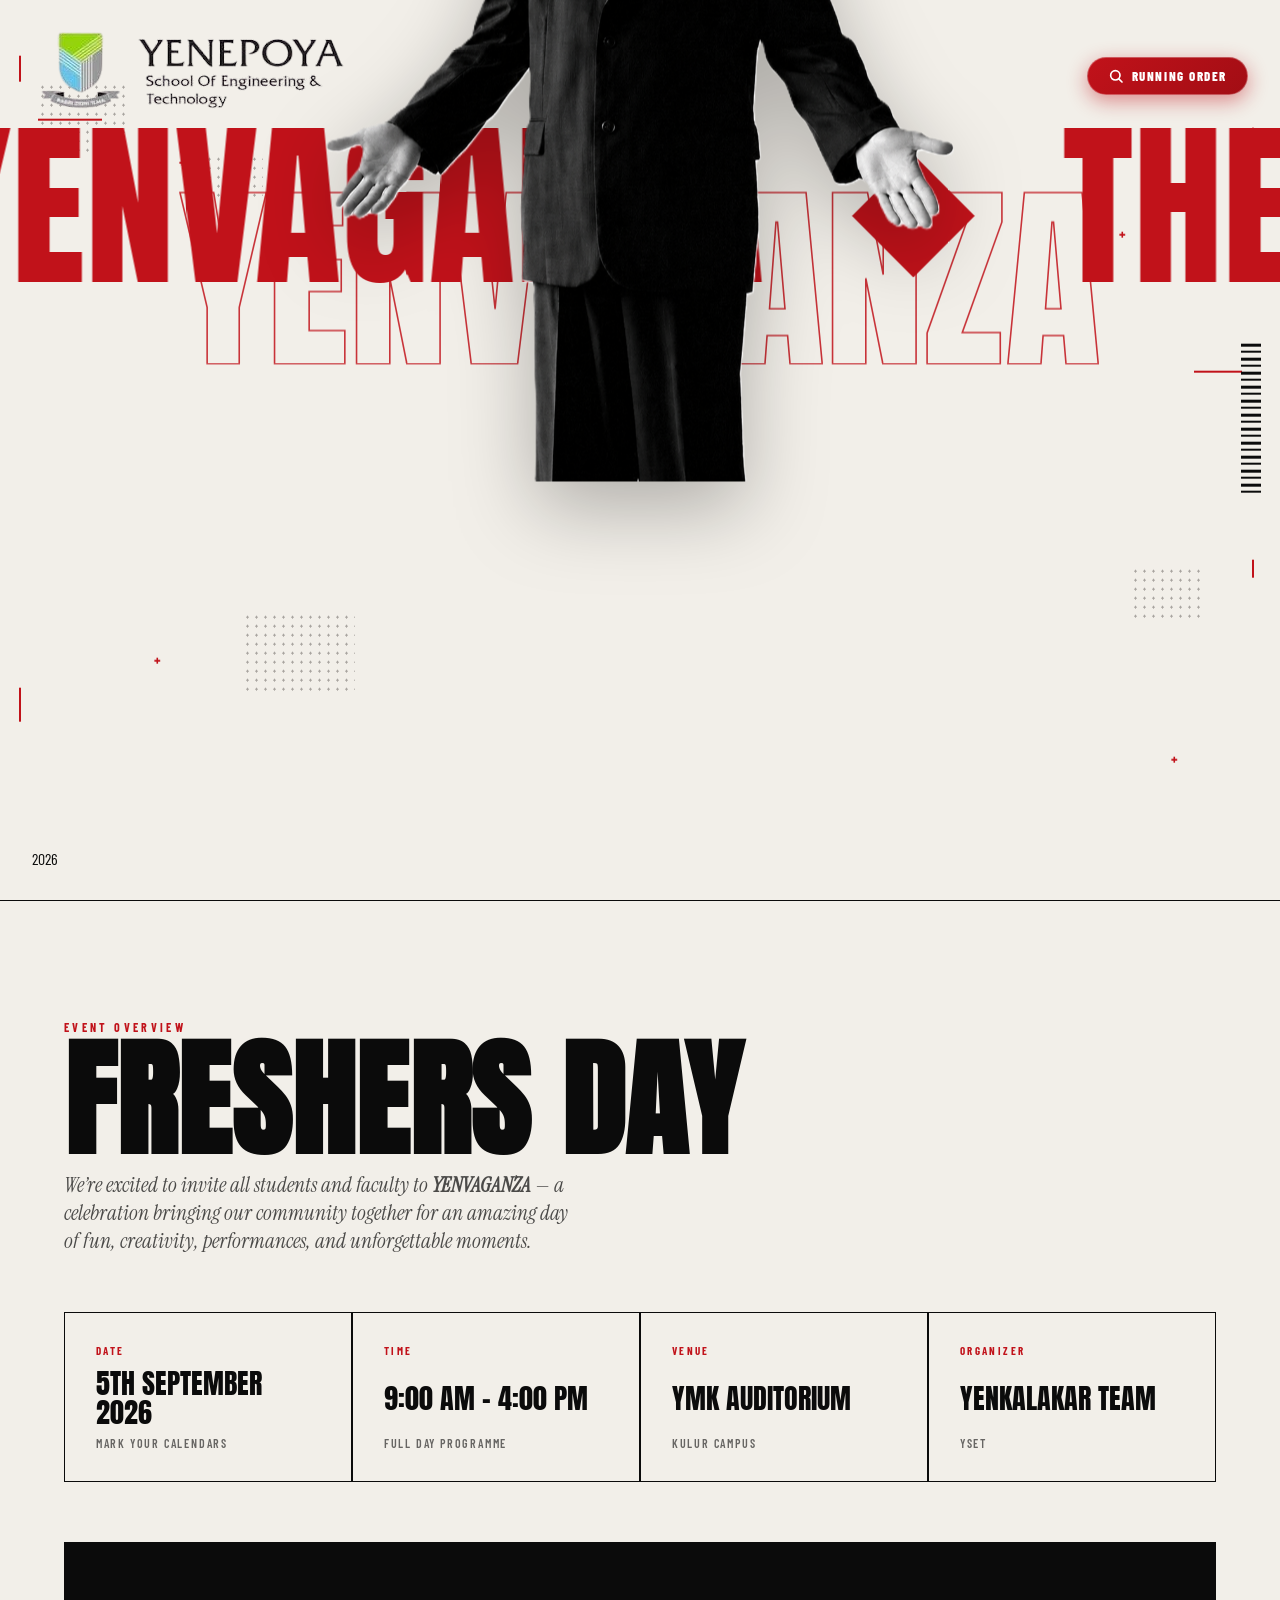
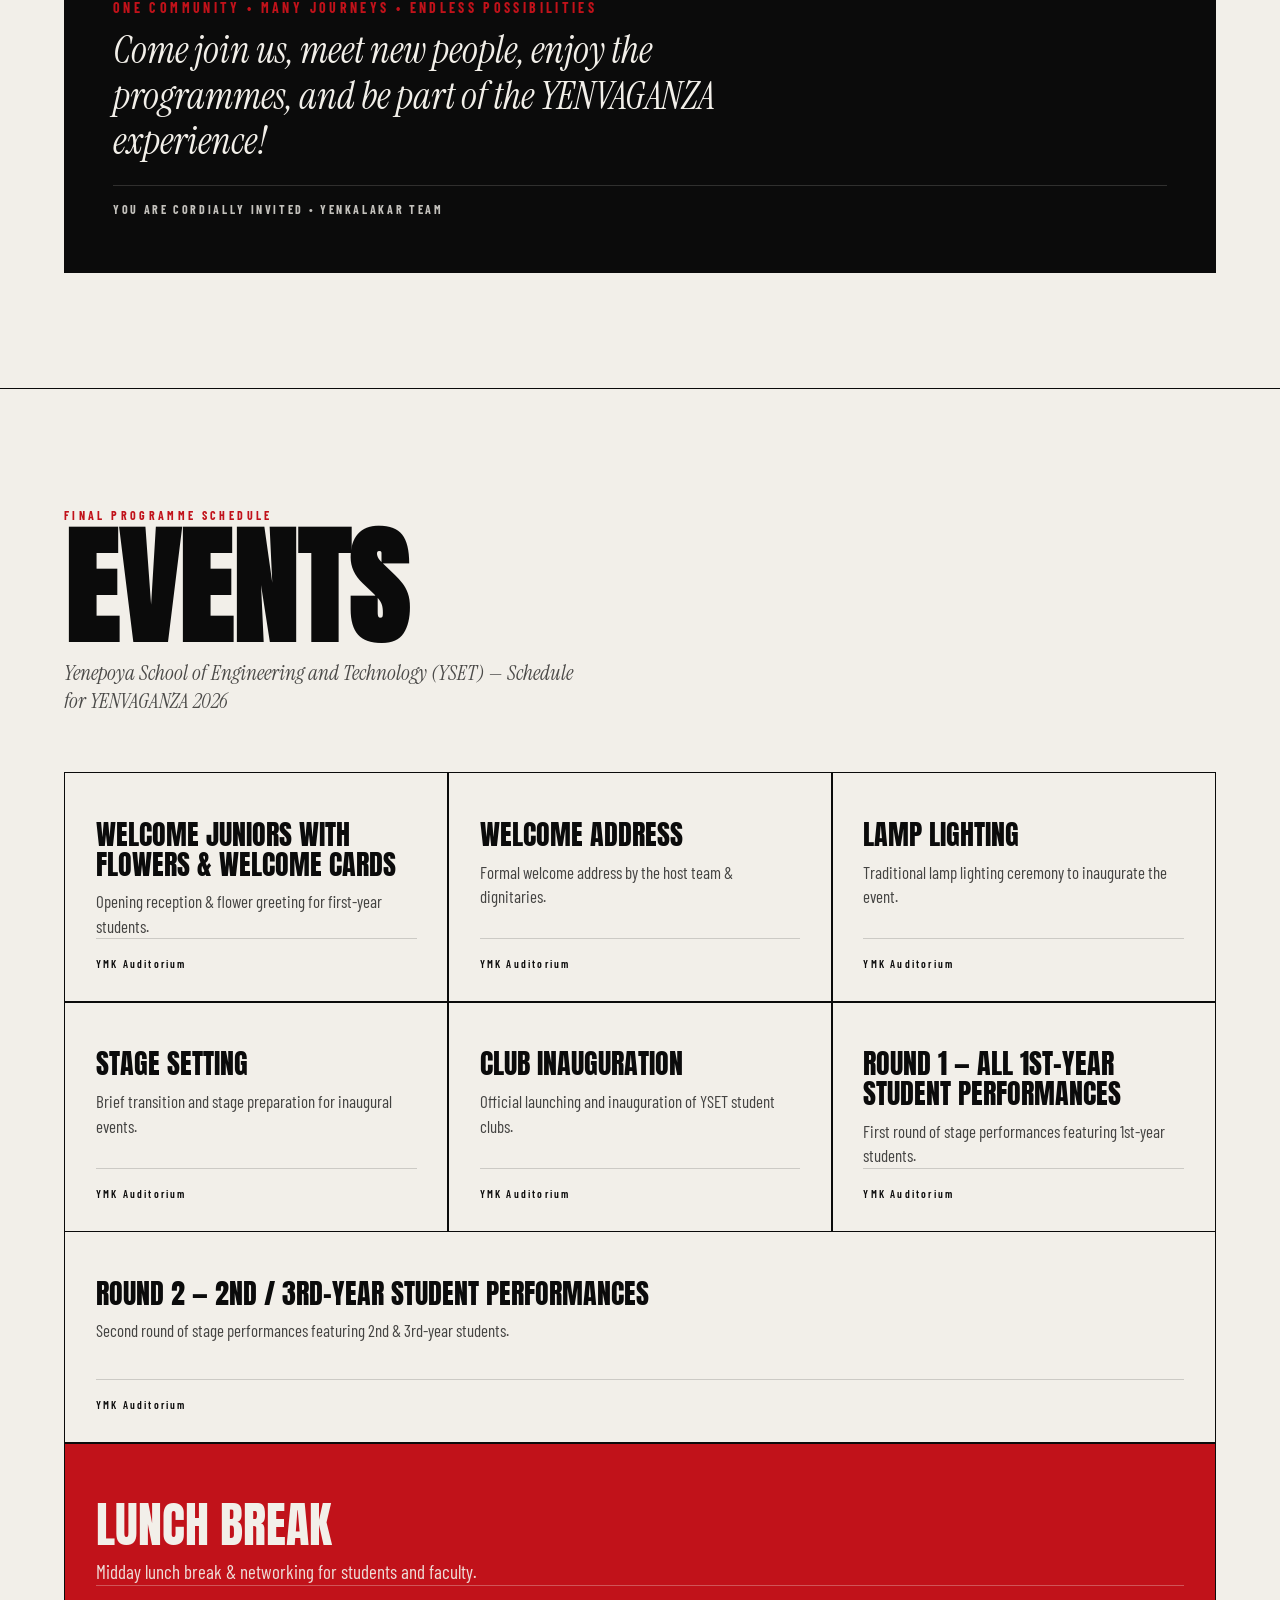
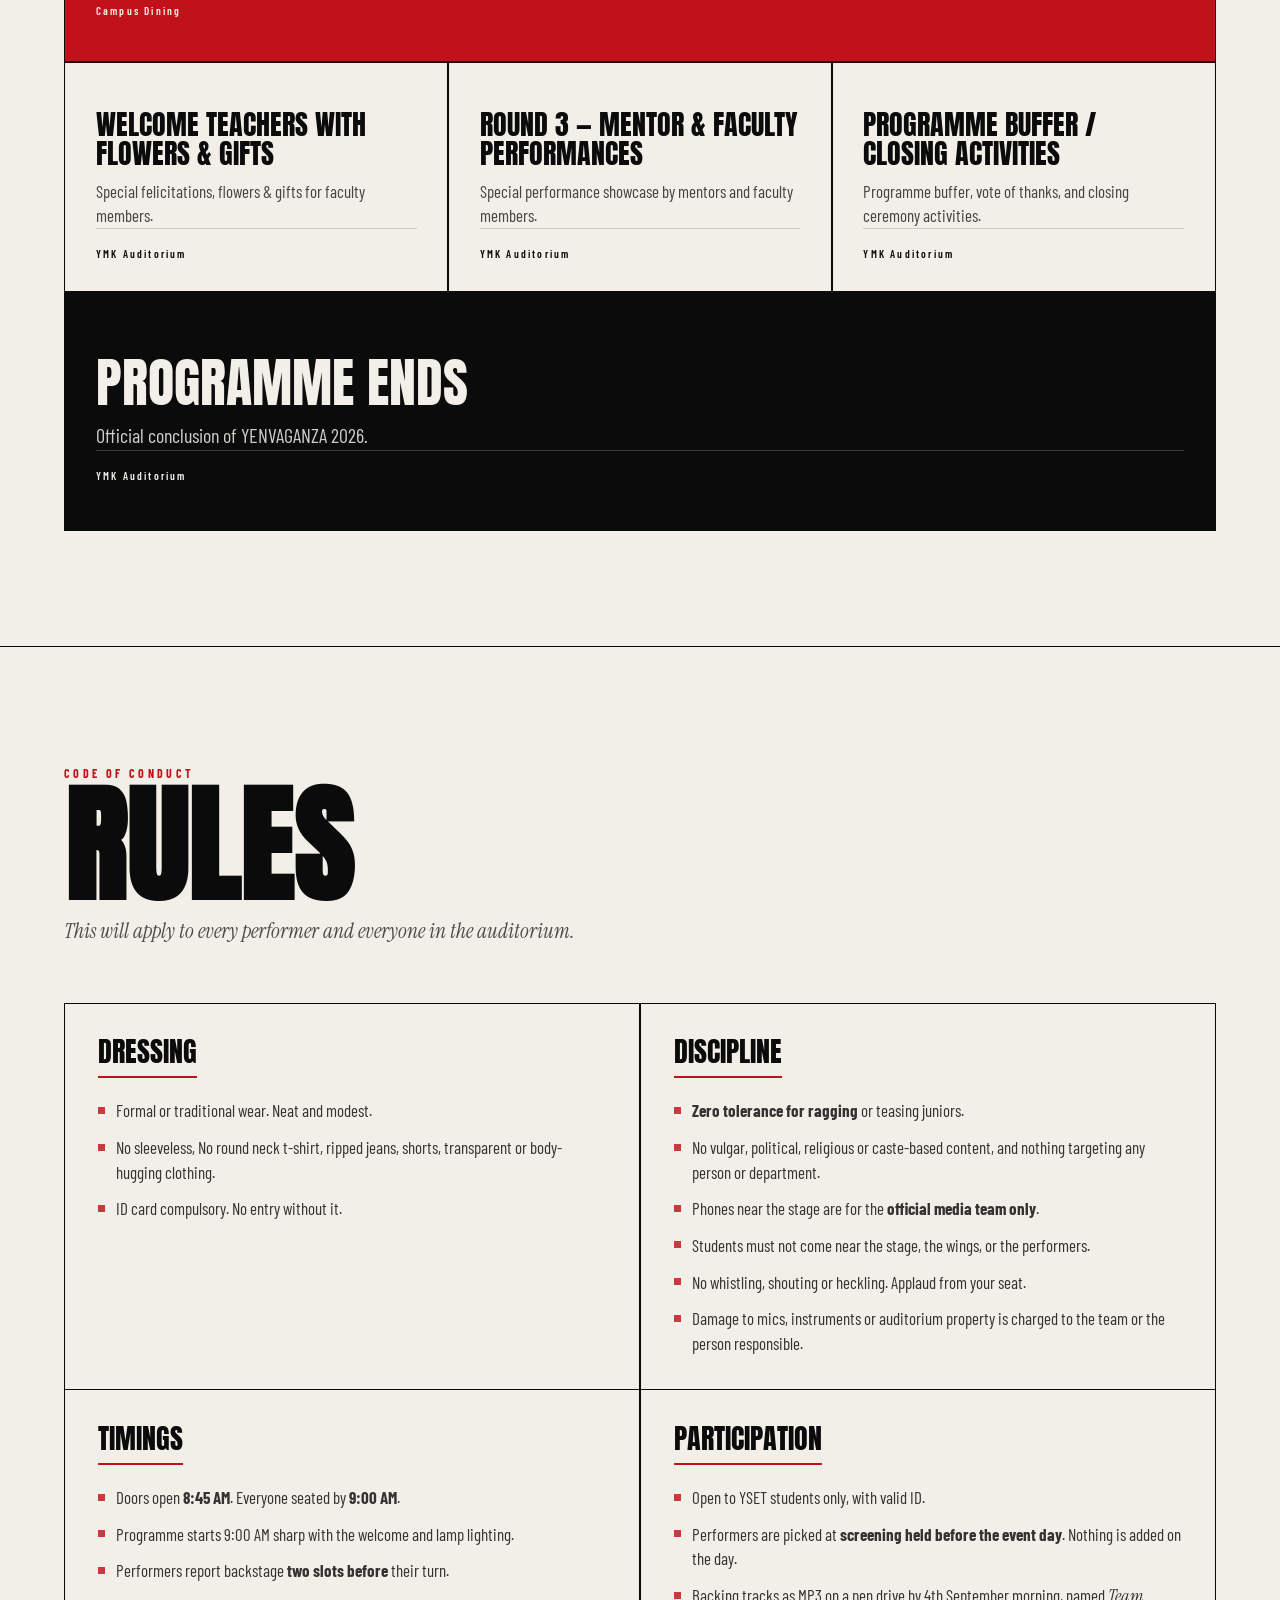
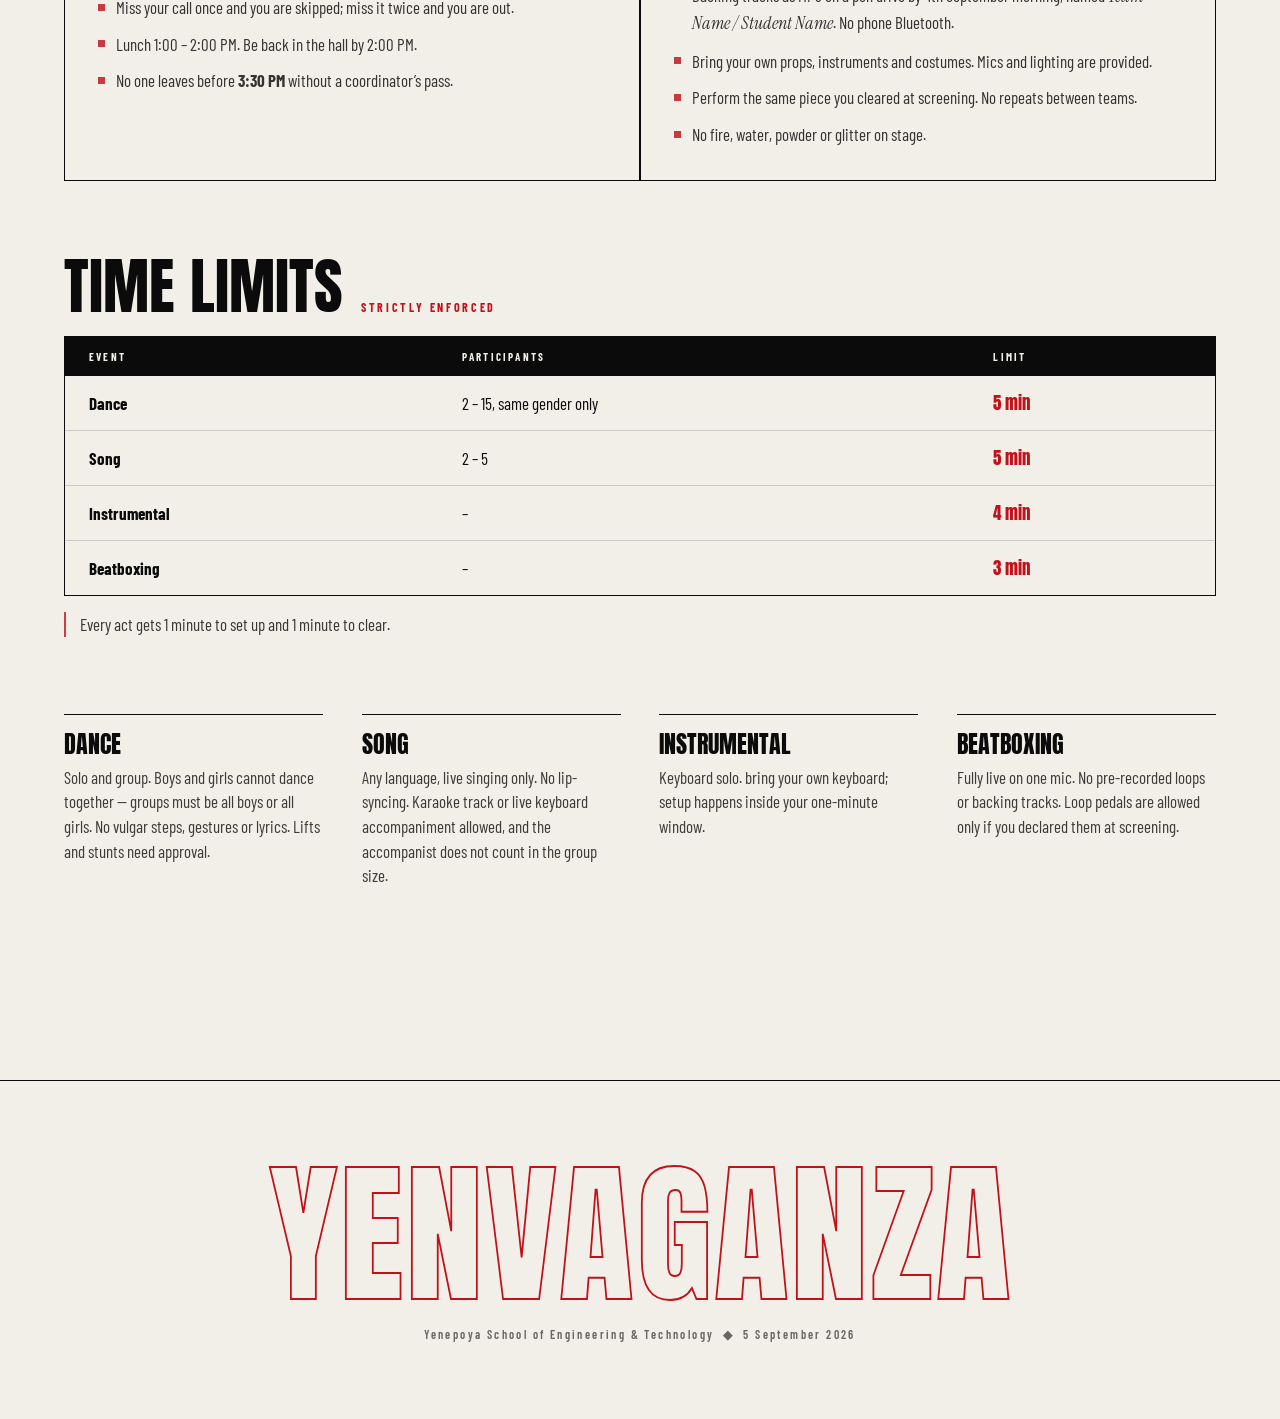
==== commit a1adf869: "feat: enable schedule navigation and update event times and descriptions" ====
--- a/index.html
+++ b/index.html
@@ -63,7 +63,7 @@
         <div class="brand">
           <img src="assets/yenepoya-logo.png" alt="Yenepoya School of Engineering & Technology" class="yenepoya-logo">
         </div>
-        <!-- <div class="hero-actions">
+        <div class="hero-actions">
           <a href="schedule.html" class="top-schedule-link">
             <svg aria-hidden="true" width="16" height="16" viewBox="0 0 24 24" fill="none" stroke="currentColor" stroke-width="2.5" stroke-linecap="round" stroke-linejoin="round">
               <circle cx="11" cy="11" r="7"></circle>
@@ -71,7 +71,7 @@
             </svg>
             <span>Running Order</span>
           </a>
-        </div> -->
+        </div>
       </header>
 
     </div>
@@ -132,7 +132,7 @@
     <div class="grid">
       <article class="card">
         <div class="slot">9:00 AM – 9:15 AM</div>
-        <h3>Welcoming all the newly joined students</h3>
+        <h3>Welcome Juniors with Flowers &amp; Welcome Cards</h3>
         <p>Opening reception &amp; flower greeting for first-year students.</p>
         <div class="where">YMK Auditorium</div>
       </article>
@@ -162,15 +162,15 @@
         <div class="where">YMK Auditorium</div>
       </article>
       <article class="card">
-        <div class="slot">9:45 AM – 11:15 AM</div>
-        <h3>Student Stage Programme – Round 1</h3>
-        <p>First wave of energetic stage performances &amp; talent showcases.</p>
+        <div class="slot">9:45 AM – 11:34 AM</div>
+        <h3>Round 1 — All 1st-Year Student Performances</h3>
+        <p>First round of stage performances featuring 1st-year students.</p>
         <div class="where">YMK Auditorium</div>
       </article>
       <article class="card span-full">
-        <div class="slot">11:15 AM – 1:00 PM</div>
-        <h3>Student Stage Programme – Round 2</h3>
-        <p>Second round of music, dance, and creative performances.</p>
+        <div class="slot">11:00 AM – 12:01 PM</div>
+        <h3>Round 2 — 2nd / 3rd-Year Student Performances</h3>
+        <p>Second round of stage performances featuring 2nd &amp; 3rd-year students.</p>
         <div class="where">YMK Auditorium</div>
       </article>
       <article class="card break-card span-full">
@@ -181,36 +181,22 @@
       </article>
       <article class="card">
         <div class="slot">2:00 PM – 2:15 PM</div>
-        <h3>Welcoming all the Mentors / Faculties</h3>
-        <p>Special felicitations and flower honors for faculty members.</p>
-        <div class="where">YMK Auditorium</div>
-      </article>
-      <article class="card">
-        <div class="slot">2:15 PM – 3:00 PM</div>
-        <h3>Student Stage Programme – Round 3</h3>
-        <p>Final round of competitive and featured stage acts.</p>
-        <div class="where">YMK Auditorium</div>
-      </article>
-      <article class="card">
-        <div class="slot">3:00 PM – 3:05 PM</div>
-        <h3>Mentors' Performance 1 – Yashwin Sir</h3>
-        <p>Exclusive solo performance showcase by mentor Yashwin Sir.</p>
-        <div class="where">YMK Auditorium</div>
-      </article>
-      <div class="card-pair span-full">
-        <article class="card">
-          <div class="slot">3:05 PM – 3:25 PM</div>
-          <h3>Mentors' Performance 2 – Group Performance by Faculty</h3>
-          <p>Special group performance showcase by the faculty team.</p>
-          <div class="where">YMK Auditorium</div>
-        </article>
-        <article class="card">
-          <div class="slot">3:25 PM – 3:30 PM</div>
-          <h3>Mentors' Performance 3 – Group Performance by Faculty</h3>
-          <p>Grand finale faculty group performance showcase.</p>
-          <div class="where">YMK Auditorium</div>
-        </article>
-      </div>
+        <h3>Welcome Teachers with Flowers &amp; Gifts</h3>
+        <p>Special felicitations, flowers &amp; gifts for faculty members.</p>
+        <div class="where">YMK Auditorium</div>
+      </article>
+      <article class="card">
+        <div class="slot">2:15 PM – 2:45 PM</div>
+        <h3>Round 3 — Mentor &amp; Faculty Performances</h3>
+        <p>Special performance showcase by mentors and faculty members.</p>
+        <div class="where">YMK Auditorium</div>
+      </article>
+      <article class="card">
+        <div class="slot">2:45 PM – 3:30 PM</div>
+        <h3>Programme Buffer / Closing Activities</h3>
+        <p>Programme buffer, vote of thanks, and closing ceremony activities.</p>
+        <div class="where">YMK Auditorium</div>
+      </article>
       <article class="card end-card">
         <div class="slot">3:30 PM</div>
         <h3>Programme Ends</h3>
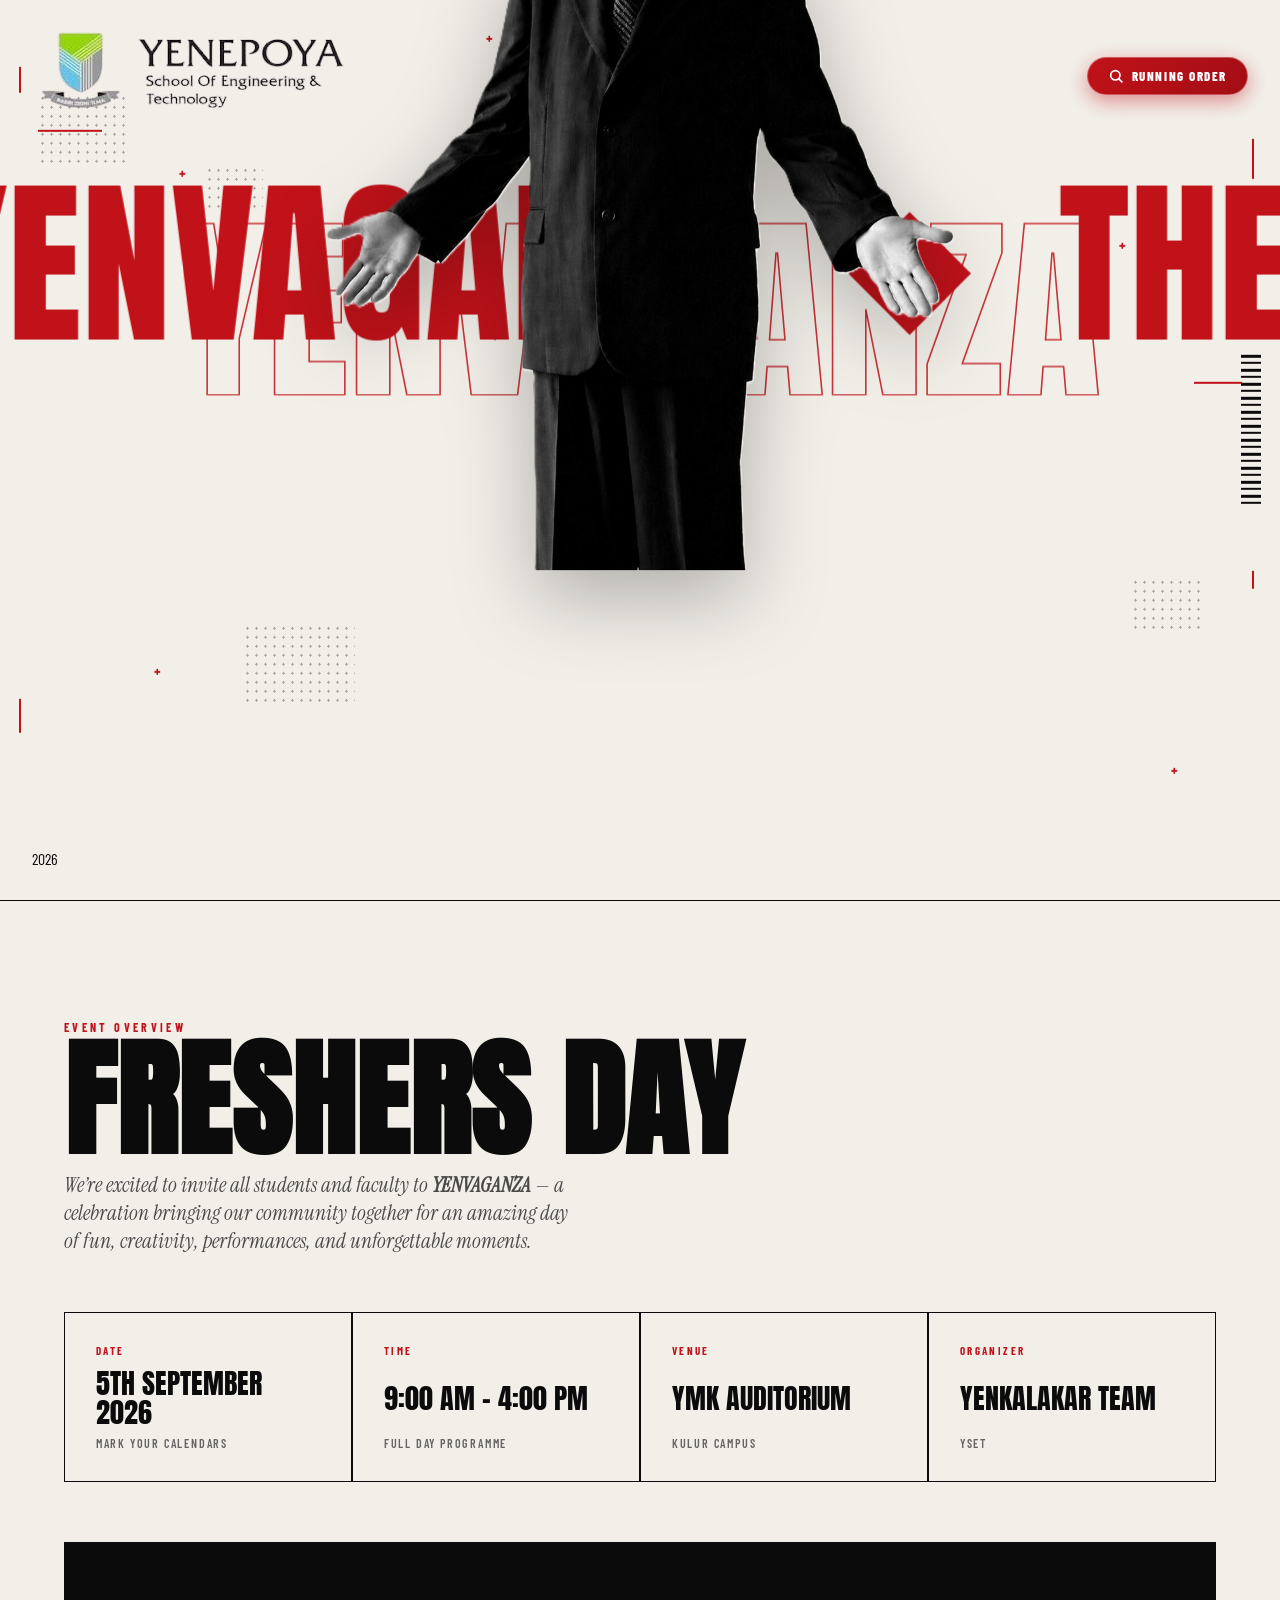
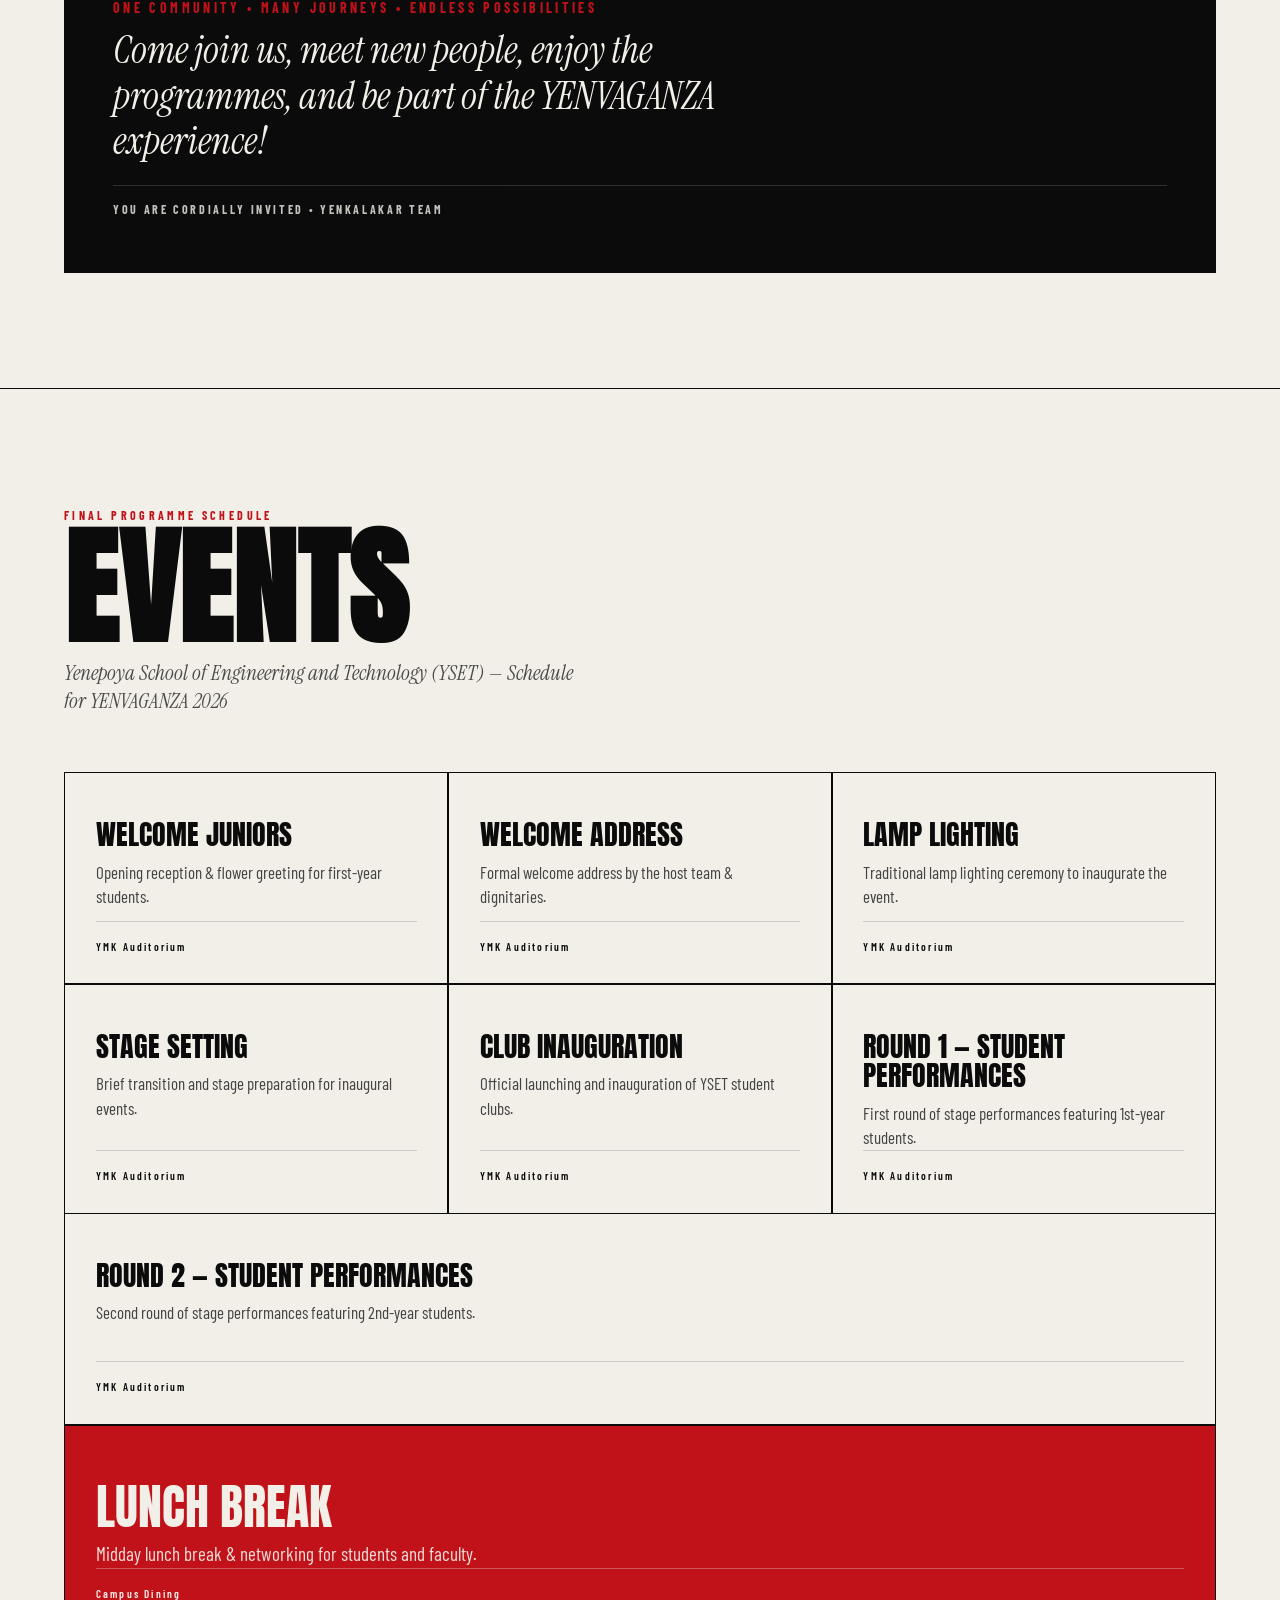
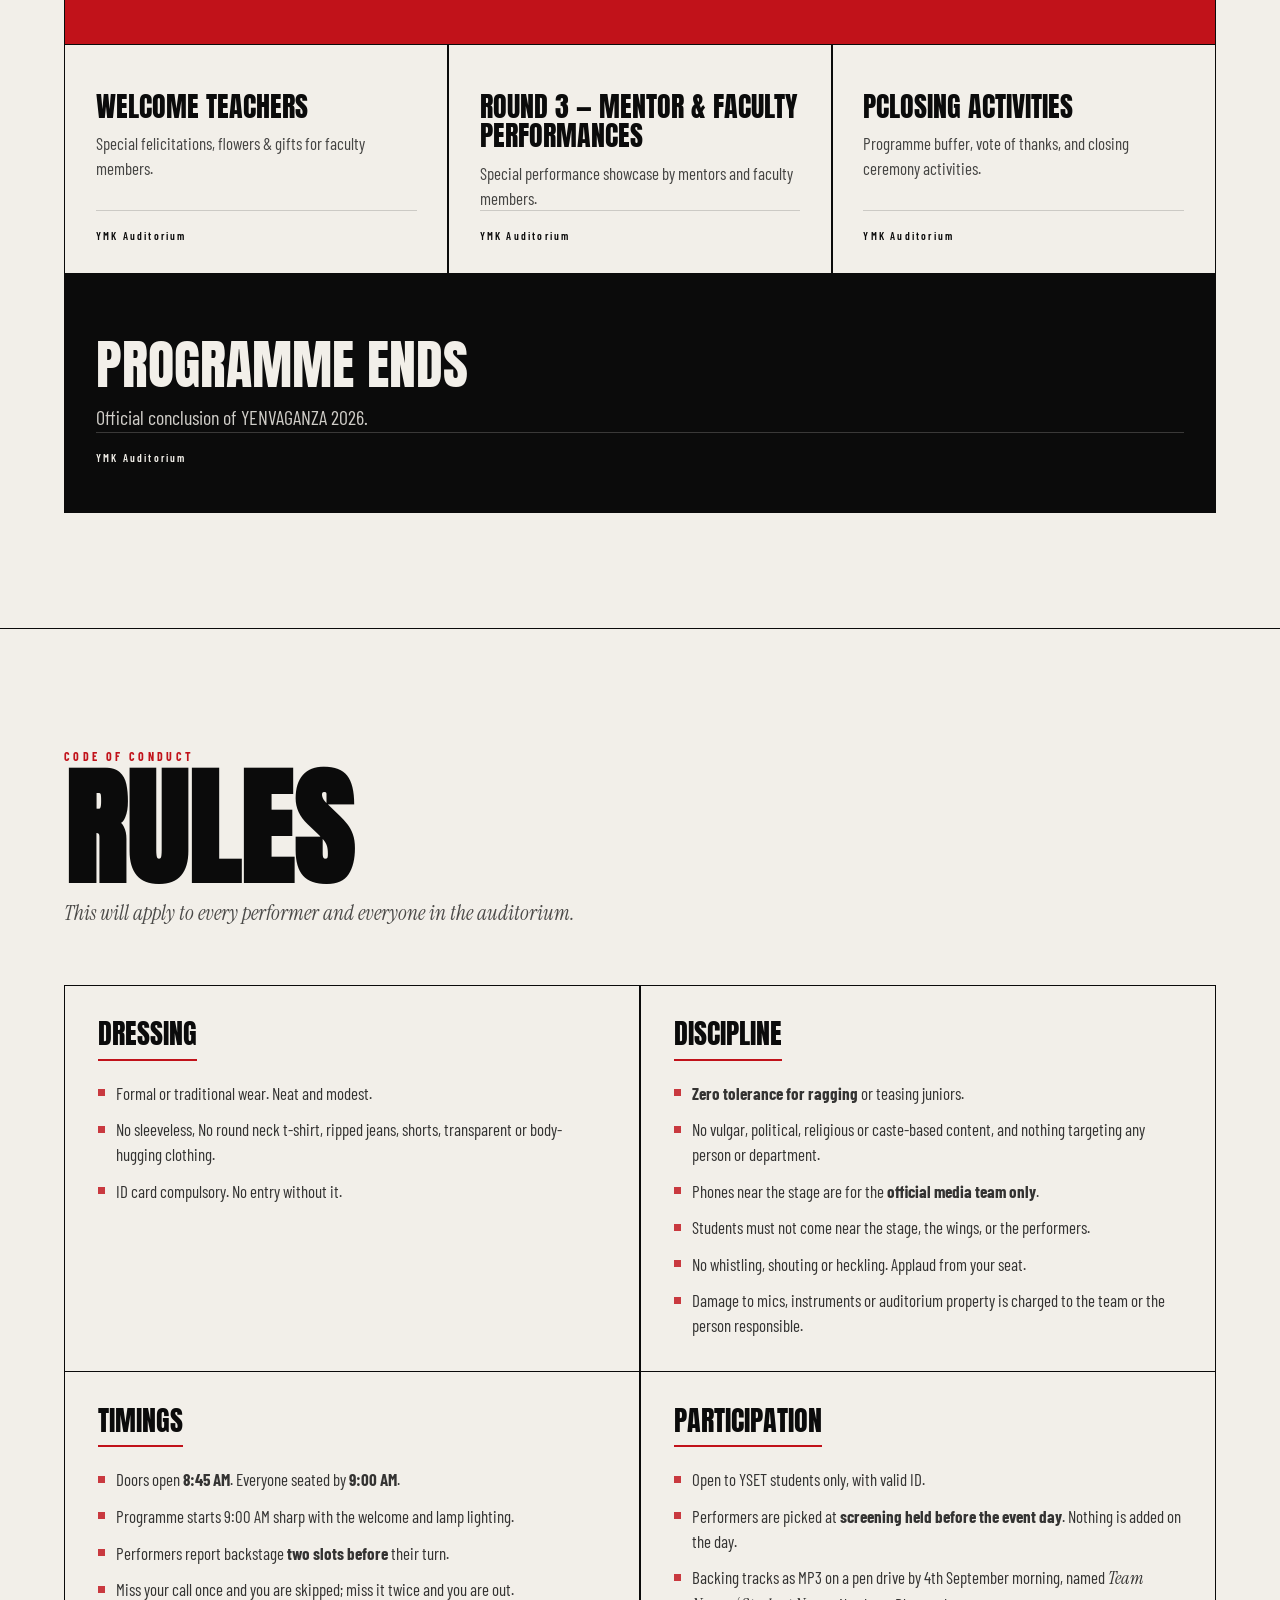
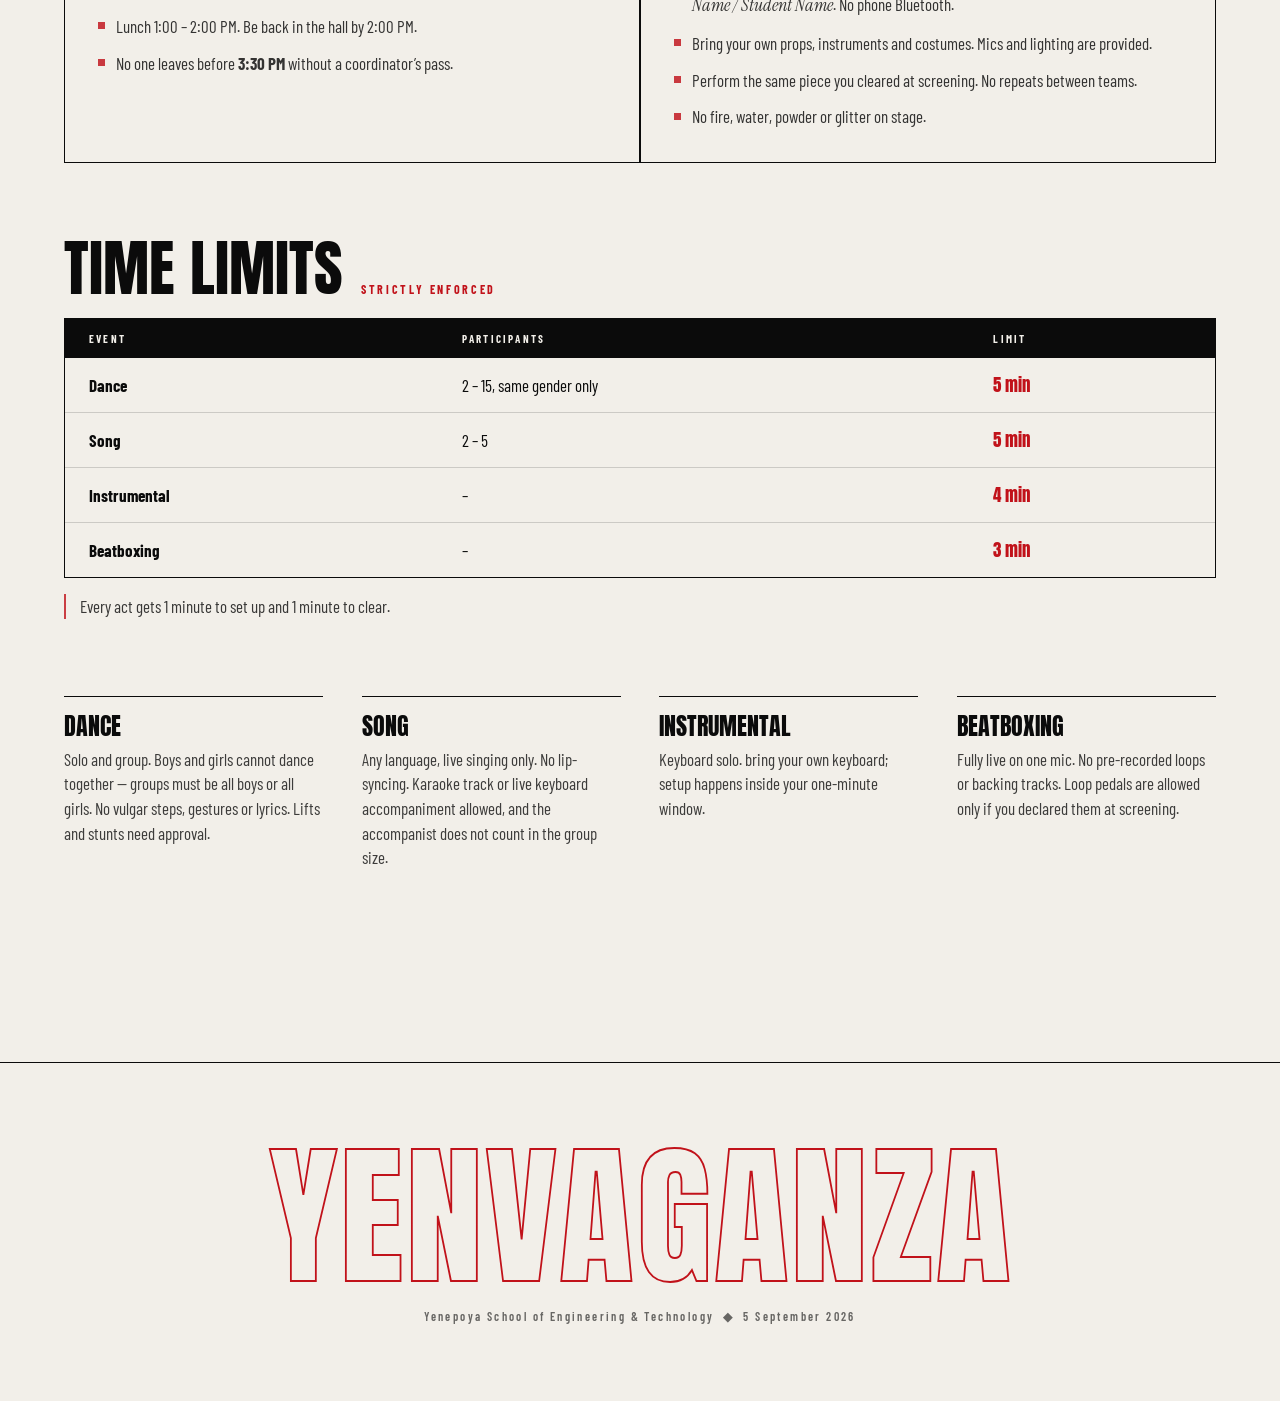
==== commit 7f6f7bf3: "refactor: simplify and correct event titles in the schedule grid" ====
--- a/index.html
+++ b/index.html
@@ -132,7 +132,7 @@
     <div class="grid">
       <article class="card">
         <div class="slot">9:00 AM – 9:15 AM</div>
-        <h3>Welcome Juniors with Flowers &amp; Welcome Cards</h3>
+        <h3>Welcome Juniors</h3>
         <p>Opening reception &amp; flower greeting for first-year students.</p>
         <div class="where">YMK Auditorium</div>
       </article>
@@ -163,14 +163,14 @@
       </article>
       <article class="card">
         <div class="slot">9:45 AM – 11:34 AM</div>
-        <h3>Round 1 — All 1st-Year Student Performances</h3>
+        <h3>Round 1 — Student Performances</h3>
         <p>First round of stage performances featuring 1st-year students.</p>
         <div class="where">YMK Auditorium</div>
       </article>
       <article class="card span-full">
         <div class="slot">11:00 AM – 12:01 PM</div>
-        <h3>Round 2 — 2nd / 3rd-Year Student Performances</h3>
-        <p>Second round of stage performances featuring 2nd &amp; 3rd-year students.</p>
+        <h3>Round 2 — Student Performances</h3>
+        <p>Second round of stage performances featuring 2nd-year students.</p>
         <div class="where">YMK Auditorium</div>
       </article>
       <article class="card break-card span-full">
@@ -181,7 +181,7 @@
       </article>
       <article class="card">
         <div class="slot">2:00 PM – 2:15 PM</div>
-        <h3>Welcome Teachers with Flowers &amp; Gifts</h3>
+        <h3>Welcome Teachers</h3>
         <p>Special felicitations, flowers &amp; gifts for faculty members.</p>
         <div class="where">YMK Auditorium</div>
       </article>
@@ -193,7 +193,7 @@
       </article>
       <article class="card">
         <div class="slot">2:45 PM – 3:30 PM</div>
-        <h3>Programme Buffer / Closing Activities</h3>
+        <h3>PClosing Activities</h3>
         <p>Programme buffer, vote of thanks, and closing ceremony activities.</p>
         <div class="where">YMK Auditorium</div>
       </article>
--- a/css/style.css
+++ b/css/style.css
@@ -2396,7 +2396,7 @@
   }
 
   .tab-btn[data-filter="all"]::before { content: 'All acts'; }
-  .tab-btn[data-filter="all"]::after { content: '54 performances'; }
+  .tab-btn[data-filter="all"]::after { content: '30 performances'; }
   .tab-btn[data-filter="round-1"]::before { content: 'Round 1'; }
   .tab-btn[data-filter="round-1"]::after { content: '9:45 – 11:15 AM'; }
   .tab-btn[data-filter="round-2"]::before { content: 'Round 2'; }
